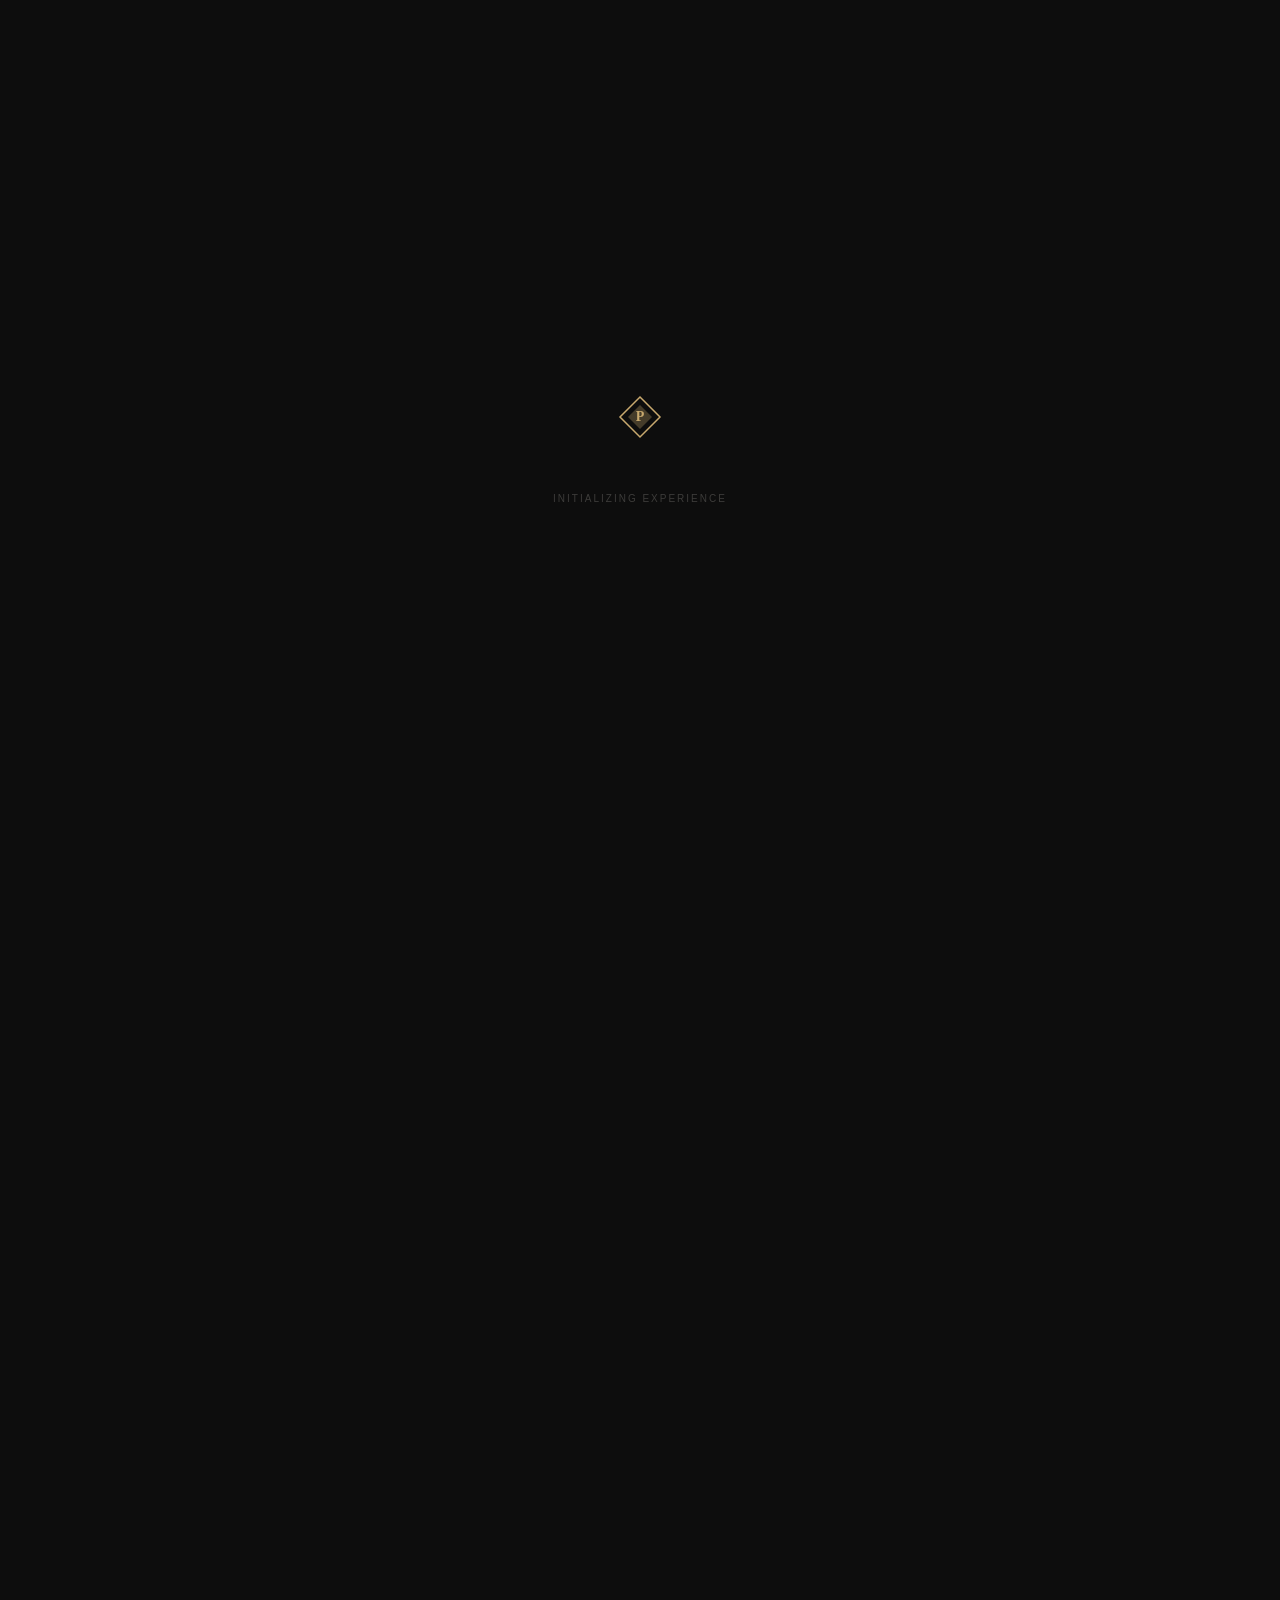
==== index.html @ 8a162aa4 "Add index.html" ====
<!DOCTYPE html>
<html lang="en">
<head>
  <meta charset="UTF-8">
  <meta name="viewport" content="width=device-width, initial-scale=1.0">
  <title>PixelPulse — We Design Startup Websites That Convert</title>
  <meta name="description" content="AI-accelerated web design agency for seed-to-Series A startups. 2-week sprints. Conversion-optimized. 40+ founders trust us.">
  <meta property="og:title" content="PixelPulse — We Design Startup Websites That Convert">
  <meta property="og:description" content="AI-accelerated web design agency for seed-to-Series A startups. 2-week sprints. Conversion-optimized.">
  <meta property="og:image" content="./assets/og-preview.jpg">
  <meta property="og:type" content="website">
  <meta property="og:url" content="https://pixelpulse.co">
  <meta property="og:site_name" content="PixelPulse">
  <meta name="twitter:card" content="summary_large_image">
  <meta name="twitter:title" content="PixelPulse — We Design Startup Websites That Convert">
  <meta name="twitter:description" content="AI-accelerated web design agency for startups.">

  <link rel="preload" as="image" href="./assets/hero-bg.png">
  <link rel="preload" as="image" href="./assets/agency-identity.png">

  <link href="https://fonts.googleapis.com/css2?family=Instrument+Serif:ital@0;1&family=DM+Sans:opsz,wght@9..40,300..700&display=swap" rel="stylesheet">
  <link href="https://api.fontshare.com/v2/css?f[]=satoshi@300,400,500,700,400i&display=swap" rel="stylesheet">
  <link rel="stylesheet" href="./css/tokens.css">
  <link rel="stylesheet" href="./css/base.css">
  <link rel="stylesheet" href="./css/components.css">
  <link rel="stylesheet" href="./css/pages/home.css">
  <script src="https://cdn.tailwindcss.com"></script>
  <script>
    tailwind.config = {
      theme: {
        extend: {
          fontFamily: {
            instrument: ['Instrument Serif', 'Georgia', 'serif'],
            dm: ['DM Sans', 'Helvetica Neue', 'sans-serif'],
            satoshi: ['Satoshi', 'Helvetica Neue', 'sans-serif'],
          }
        }
      }
    }
  </script>
</head>
<body>

  <a href="#main-content" class="skip-link">Skip to content</a>

  <!-- GRAIN OVERLAY -->
  <div class="grain-overlay" aria-hidden="true">
    <svg width="100%" height="100%"><filter id="grain"><feTurbulence type="fractalNoise" baseFrequency="0.9" numOctaves="4" stitchTiles="stitch"/><feColorMatrix type="saturate" values="0"/></filter><rect width="100%" height="100%" filter="url(#grain)"/></svg>
  </div>

  <!-- PRELOADER -->
  <div id="preloader" class="preloader">
    <svg width="48" height="48" viewBox="0 0 48 48" fill="none" aria-hidden="true">
      <path d="M24 4L44 24L24 44L4 24L24 4Z" stroke="var(--accent)" stroke-width="1.5" fill="none"/>
      <path d="M24 12L36 24L24 36L12 24L24 12Z" fill="var(--accent)" opacity="0.3"/>
      <text x="24" y="28" text-anchor="middle" fill="var(--accent)" font-family="Satoshi" font-size="14" font-weight="700">P</text>
    </svg>
    <div class="preloader-bar"></div>
    <span class="preloader-text">Initializing Experience</span>
  </div>

  <!-- ANNOUNCE BAR -->
  <div class="announce-bar" role="marquee" aria-label="Announcements">
    <div class="announce-track">
      <span class="announce-item"><svg viewBox="0 0 16 16" fill="currentColor" style="color:var(--accent)"><path d="M6 12l-4-4 1.4-1.4L6 9.2l6.6-6.6L14 4z"/></svg>FREE DISCOVERY CALL — NO COMMITMENT</span><span class="announce-dot"></span>
      <span class="announce-item"><svg viewBox="0 0 16 16" fill="currentColor"><circle cx="8" cy="8" r="6" fill="none" stroke="currentColor" stroke-width="1.5"/><path d="M8 5v3.5l2.5 1.5" stroke="currentColor" stroke-width="1.5" fill="none"/></svg>2-WEEK DESIGN SPRINT · LAUNCH-READY</span><span class="announce-dot"></span>
      <span class="announce-item"><svg viewBox="0 0 16 16" fill="currentColor"><path d="M8 1l2 5h5l-4 3.5 1.5 5L8 11.5 3.5 14.5 5 9.5 1 6h5z"/></svg>USED BY 40+ SEED & SERIES-A STARTUPS</span><span class="announce-dot"></span>
      <span class="announce-item"><svg viewBox="0 0 16 16" fill="currentColor"><path d="M8 2l1.5 4L8 8 6.5 6z M8 8l1.5 2L8 14 6.5 10z M2 8l4-1.5L8 8 6 9.5z M8 8l2-1.5L14 8l-4 1.5z"/></svg>AI-ACCELERATED · HUMAN-CRAFTED</span><span class="announce-dot"></span>
      <!-- Duplicate for seamless loop -->
      <span class="announce-item"><svg viewBox="0 0 16 16" fill="currentColor" style="color:var(--accent)"><path d="M6 12l-4-4 1.4-1.4L6 9.2l6.6-6.6L14 4z"/></svg>FREE DISCOVERY CALL — NO COMMITMENT</span><span class="announce-dot"></span>
      <span class="announce-item"><svg viewBox="0 0 16 16" fill="currentColor"><circle cx="8" cy="8" r="6" fill="none" stroke="currentColor" stroke-width="1.5"/><path d="M8 5v3.5l2.5 1.5" stroke="currentColor" stroke-width="1.5" fill="none"/></svg>2-WEEK DESIGN SPRINT · LAUNCH-READY</span><span class="announce-dot"></span>
      <span class="announce-item"><svg viewBox="0 0 16 16" fill="currentColor"><path d="M8 1l2 5h5l-4 3.5 1.5 5L8 11.5 3.5 14.5 5 9.5 1 6h5z"/></svg>USED BY 40+ SEED & SERIES-A STARTUPS</span><span class="announce-dot"></span>
      <span class="announce-item"><svg viewBox="0 0 16 16" fill="currentColor"><path d="M8 2l1.5 4L8 8 6.5 6z M8 8l1.5 2L8 14 6.5 10z M2 8l4-1.5L8 8 6 9.5z M8 8l2-1.5L14 8l-4 1.5z"/></svg>AI-ACCELERATED · HUMAN-CRAFTED</span><span class="announce-dot"></span>
    </div>
  </div>

  <!-- FLOATING NAVBAR -->
  <nav class="floating-nav" aria-label="Main navigation">
    <div class="nav-inner">
      <a href="index.html" class="nav-brand" aria-label="PixelPulse Home">
        <span class="nav-logo">
          <svg width="28" height="28" viewBox="0 0 48 48" fill="none"><path d="M24 4L44 24L24 44L4 24L24 4Z" stroke="var(--accent)" stroke-width="1.5" fill="none"/><text x="24" y="28" text-anchor="middle" fill="var(--accent)" font-family="Satoshi" font-size="14" font-weight="700">P</text></svg>
        </span>
        <span class="nav-wordmark">PixelPulse</span>
      </a>
      <div class="nav-links">
        <a href="services.html" class="nav-link">Services</a>
        <a href="work.html" class="nav-link">Work</a>
        <a href="process.html" class="nav-link">Process</a>
        <a href="pricing.html" class="nav-link">Pricing</a>
        <a href="about.html" class="nav-link">About</a>
        <a href="blog.html" class="nav-link">Blog</a>
      </div>
      <div class="nav-cta">
        <a href="contact.html" class="btn-pill btn-accent" style="padding:10px 24px;font-size:11px;">Book a Call</a>
      </div>
      <button class="nav-hamburger" aria-label="Toggle menu" aria-expanded="false">
        <span></span><span></span><span></span>
      </button>
    </div>
  </nav>

  <!-- MOBILE NAV OVERLAY -->
  <div id="mobile-nav-overlay" class="mobile-nav-overlay" aria-hidden="true">
    <a href="services.html" class="mobile-nav-link">Services</a>
    <a href="work.html" class="mobile-nav-link">Work</a>
    <a href="process.html" class="mobile-nav-link">Process</a>
    <a href="pricing.html" class="mobile-nav-link">Pricing</a>
    <a href="about.html" class="mobile-nav-link">About</a>
    <a href="blog.html" class="mobile-nav-link">Blog</a>
    <div class="mobile-nav-bottom">
      <a href="contact.html" class="btn-pill btn-accent">Book a Call</a>
      <div class="mobile-social-row">
        <a href="#" class="social-icon" aria-label="Instagram"><svg viewBox="0 0 24 24" fill="none" stroke="currentColor" stroke-width="2"><rect x="2" y="2" width="20" height="20" rx="5"/><circle cx="12" cy="12" r="5"/><circle cx="17.5" cy="6.5" r="1.5" fill="currentColor"/></svg></a>
        <a href="#" class="social-icon" aria-label="Twitter"><svg viewBox="0 0 24 24" fill="none" stroke="currentColor" stroke-width="2"><path d="M4 4l6.5 8L4 20h2l5.5-6.5L16 20h4l-7-8.5L19.5 4H18l-5 5.5L9 4z"/></svg></a>
        <a href="#" class="social-icon" aria-label="LinkedIn"><svg viewBox="0 0 24 24" fill="none" stroke="currentColor" stroke-width="2"><path d="M16 8a6 6 0 016 6v7h-4v-7a2 2 0 00-4 0v7h-4v-7a6 6 0 016-6z"/><rect x="2" y="9" width="4" height="12"/><circle cx="4" cy="4" r="2"/></svg></a>
        <a href="#" class="social-icon" aria-label="Dribbble"><svg viewBox="0 0 24 24" fill="none" stroke="currentColor" stroke-width="2"><circle cx="12" cy="12" r="10"/><path d="M8.56 2.75c4.37 6.03 6.02 9.42 8.03 17.72m2.54-15.38c-3.72 4.35-8.94 5.66-16.88 5.85m19.5 1.9c-3.5-.93-6.63-.82-8.94 0-2.58.92-5.01 2.86-7.44 6.32"/></svg></a>
      </div>
    </div>
  </div>

  <!-- MAIN CONTENT -->
  <div id="main-content" style="opacity:0;transition:opacity 600ms;">

    <!-- ═══ SECTION 1: HERO ═══ -->
    <section class="hero-outer" aria-label="Hero">
      <div class="hero-inner">
        <video class="hero-video" autoplay muted loop playsinline preload="auto" aria-hidden="true">
          <source src="./assets/flow-1.mp4" type="video/mp4">
        </video>
        <div class="hero-overlay" aria-hidden="true"></div>
        <div class="hero-content">
          <div class="hero-left">
            <div class="hero-pill-label">AI-Powered · 2-Week Sprints · 40+ Startups</div>
            <h1 class="hero-h1">
              <span class="hero-line">We design</span>
              <span class="hero-line">websites that</span>
              <span class="hero-line accent">close deals.</span>
            </h1>
            <p class="hero-subline">AI-accelerated design sprints for seed-to-Series A founders. From zero to launch in 14 days.</p>
            <div class="hero-ctas">
              <a href="work.html" class="btn-pill btn-accent">See Our Work</a>
              <a href="process.html" class="btn-pill btn-outline">How It Works</a>
            </div>
            <div class="hero-stats">
              <div class="hero-stat">
                <span class="hero-stat-value">40+ Startups</span>
                <span class="hero-stat-label">Launched</span>
              </div>
              <div class="hero-stat-divider"></div>
              <div class="hero-stat">
                <span class="hero-stat-value">14-Day Sprint</span>
                <span class="hero-stat-label">Average</span>
              </div>
              <div class="hero-stat-divider"></div>
              <div class="hero-stat">
                <span class="hero-stat-value">3× Conversion</span>
                <span class="hero-stat-label">Average Lift</span>
              </div>
            </div>
          </div>
          <div class="hero-bento">
            <div class="bento-card bento-top">
              <img src="./assets/hero-bg.png" alt="PixelPulse hero — AI-powered web design studio" width="700" height="280" loading="eager" fetchpriority="high" decoding="async">
            </div>
            <div class="bento-card bento-bl">
              <img src="./assets/feature-card.png" alt="Feature card — premium web design for startups" width="340" height="180" loading="eager" fetchpriority="high" decoding="async">
            </div>
            <div class="bento-card bento-br">
              <span class="stat-number" data-target="312" data-suffix="%">0%</span>
              <span class="stat-label">Avg. Signup Increase</span>
              <span class="stat-sub">across 40+ startup clients</span>
            </div>
          </div>
        </div>
      </div>
    </section>

    <!-- ═══ SECTION 2: MANIFESTO TICKER ═══ -->
    <div class="marquee-ticker" aria-hidden="true">
      <div class="marquee-track">
        <span class="marquee-item">WE DESIGN WHAT CONVERTS</span>
        <span class="marquee-item">·</span>
        <span class="marquee-item">AI-ACCELERATED SPRINTS</span>
        <span class="marquee-item">·</span>
        <span class="marquee-item">BUILT FOR FOUNDERS</span>
        <span class="marquee-item">·</span>
        <span class="marquee-item">LAUNCH IN 14 DAYS</span>
        <span class="marquee-item">·</span>
        <span class="marquee-item">ZERO BLOAT</span>
        <span class="marquee-item">·</span>
        <span class="marquee-item">YOUR INVESTORS WILL CLICK</span>
        <span class="marquee-item">·</span>
        <span class="marquee-item">WE DESIGN WHAT CONVERTS</span>
        <span class="marquee-item">·</span>
        <span class="marquee-item">AI-ACCELERATED SPRINTS</span>
        <span class="marquee-item">·</span>
        <span class="marquee-item">BUILT FOR FOUNDERS</span>
        <span class="marquee-item">·</span>
        <span class="marquee-item">LAUNCH IN 14 DAYS</span>
        <span class="marquee-item">·</span>
        <span class="marquee-item">ZERO BLOAT</span>
        <span class="marquee-item">·</span>
        <span class="marquee-item">YOUR INVESTORS WILL CLICK</span>
        <span class="marquee-item">·</span>
      </div>
    </div>

    <!-- ═══ SECTION 3: AGENCY INTRO ═══ -->
    <section id="agency-intro" class="section-pad" style="background:var(--bg);" aria-label="About the studio">
      <div class="container">
        <div class="agency-intro-grid">
          <div class="animate-text">
            <div class="premium-divider"></div>
            <p class="eyebrow">About the Studio</p>
            <h2 class="agency-intro-heading">
              We are a small, obsessive team that builds <span class="accent">websites startups are proud to show.</span>
            </h2>
            <p class="agency-intro-body">
              Not templates. Not drag-and-drop. Custom-designed, conversion-optimized, AI-accelerated websites that make investors lean in and users convert.
            </p>
            <div class="agency-intro-stats">
              <span>Since 2024</span>
              <span>·</span>
              <span>Jammu-based, globally shipped</span>
            </div>
          </div>
          <div class="agency-intro-visual">
            <img src="./assets/agency-identity.png" alt="PixelPulse agency identity — design studio" width="600" height="480" loading="lazy" decoding="async">
            <div class="gradient-overlay" aria-hidden="true"></div>
            <div class="available-badge">
              <span class="green-dot"></span>
              Taking new projects
            </div>
          </div>
        </div>
      </div>
    </section>

    <!-- ═══ SECTION 4: CLIENTS MARQUEE ═══ -->
    <section class="client-marquee" aria-label="Trusted by">
      <p class="client-label">Trusted by founders at</p>
      <div style="overflow:hidden;">
        <div class="client-row">
          <span class="client-name">NOVARA</span>
          <span class="client-name">STACKR</span>
          <span class="client-name">DRIFTLABS</span>
          <span class="client-name">LOOPBASE</span>
          <span class="client-name">ARCFORM</span>
          <span class="client-name">KINSIGHT</span>
          <span class="client-name">NOVARA</span>
          <span class="client-name">STACKR</span>
          <span class="client-name">DRIFTLABS</span>
          <span class="client-name">LOOPBASE</span>
          <span class="client-name">ARCFORM</span>
          <span class="client-name">KINSIGHT</span>
        </div>
      </div>
      <div style="overflow:hidden;margin-top:12px;">
        <div class="client-row reverse">
          <span class="client-name">VELARA</span>
          <span class="client-name">PULSEIO</span>
          <span class="client-name">FORGEAPP</span>
          <span class="client-name">NESTLABS</span>
          <span class="client-name">CRESTIFY</span>
          <span class="client-name">ZENVAULT</span>
          <span class="client-name">VELARA</span>
          <span class="client-name">PULSEIO</span>
          <span class="client-name">FORGEAPP</span>
          <span class="client-name">NESTLABS</span>
          <span class="client-name">CRESTIFY</span>
          <span class="client-name">ZENVAULT</span>
        </div>
      </div>
    </section>

    <!-- ═══ SECTION 5: SERVICES PREVIEW ═══ -->
    <section id="services" class="services-section section-pad" style="background:var(--surface);" aria-label="Services">
      <div class="container services-content">
        <div class="services-head">
          <div class="services-head-text">
            <p class="eyebrow">Our Services</p>
            <h2 class="services-heading">Three focused services.</h2>
            <p class="services-subline">No bloat. No retainer traps. Pick your sprint and ship.</p>
          </div>
          <a href="services.html" class="view-all-link">View all →</a>
        </div>
        <div class="services-layout">
          <!-- Large Card -->
          <a href="services.html" class="service-card service-card-large card-hover" style="text-decoration:none;">
            <img src="./assets/services-ai-nodes.jpg" alt="" role="presentation" loading="lazy" decoding="async">
            <div class="card-gradient" aria-hidden="true"></div>
            <div class="card-content">
              <p class="eyebrow">03 — AI Design Systems</p>
              <h3 class="service-card-title">Design Systems That Scale</h3>
              <p class="service-card-desc">Component libraries, Figma tokens, and full style guides that grow with your product.</p>
              <span class="service-card-price">Learn more →</span>
            </div>
          </a>
          <!-- Small Cards -->
          <div class="services-right">
            <a href="services.html" class="service-card service-card-small card-hover" style="text-decoration:none;">
              <div>
                <p class="eyebrow">01 — Brand & Web Sprint</p>
                <h3 class="service-card-title">Zero to Launch in 14 Days</h3>
                <p class="service-card-desc">From first brief to live site. Full design sprint.</p>
              </div>
              <span class="service-card-price">Starting at ₹3,80,000 →</span>
            </a>
            <a href="services.html" class="service-card service-card-small card-hover" style="text-decoration:none;">
              <div>
                <p class="eyebrow">02 — Conversion Redesign</p>
                <h3 class="service-card-title">Redesign That Pays for Itself</h3>
                <p class="service-card-desc">We audit, redesign, and test. Avg 3× lift.</p>
              </div>
              <span class="service-card-price">Starting at ₹7,50,000 →</span>
            </a>
          </div>
        </div>
      </div>
    </section>

    <!-- ═══ SECTION 6: VIDEO DIVIDER ═══ -->
    <div class="video-divider" aria-hidden="true">
      <video autoplay muted loop playsinline preload="none">
        <source src="./assets/flow-2.mp4" type="video/mp4">
      </video>
    </div>

    <!-- ═══ SECTION 7: PROCESS TEASER ═══ -->
    <section id="process-teaser" class="process-teaser" aria-label="Our process">
      <img id="process-bg" class="process-teaser-bg" src="./assets/process-section.png" alt="" role="presentation" loading="lazy" decoding="async">
      <div class="process-teaser-gradient" aria-hidden="true"></div>
      <div class="process-teaser-content container">
        <p class="eyebrow">The Sprint Methodology</p>
        <h2 class="process-heading">From brief to live in 14 days — flat.</h2>
        <p class="process-subline">No sprints that drag. No endless revision loops. A proven 4-phase process that ships on time, every time.</p>
        <div class="process-steps">
          <div class="process-line" aria-hidden="true"></div>
          <div class="process-step">
            <div class="step-circle">01</div>
            <h3 class="step-title">Discovery</h3>
            <p class="step-desc">Brand audit, competitor research, wireframe brief</p>
          </div>
          <div class="process-step">
            <div class="step-circle">02</div>
            <h3 class="step-title">Wireframe Sprint</h3>
            <p class="step-desc">Full site architecture, component map, layout proof</p>
          </div>
          <div class="process-step">
            <div class="step-circle">03</div>
            <h3 class="step-title">AI-Assisted Build</h3>
            <p class="step-desc">Figma → Framer/Webflow/Next.js at AI speed</p>
          </div>
          <div class="process-step">
            <div class="step-circle">04</div>
            <h3 class="step-title">Launch & Iterate</h3>
            <p class="step-desc">QA, deploy, post-launch support & analytics</p>
          </div>
        </div>
        <a href="process.html" class="btn-pill btn-outline" style="margin-top:var(--space-10);">See the full process →</a>
      </div>
    </section>

    <!-- ═══ SECTION 8: CASE STUDY FEATURE ═══ -->
    <section id="case-study" class="section-pad" style="background:var(--bg);" aria-label="Featured case study">
      <div class="container">
        <div class="case-study-grid">
          <div class="case-text">
            <div class="premium-divider"></div>
            <p class="eyebrow">Featured Work</p>
            <p class="case-client">NOVARA · SAAS PLATFORM</p>
            <h2 class="case-stat">+312%</h2>
            <p class="case-stat-label">signup increase after redesign</p>
            <p class="case-body">
              Novara came to us with a 2.3% homepage conversion rate and a UI their team was embarrassed to demo. 14 days later — fully rebuilt, A/B tested, and live. 3 months post-launch: 9.5% conversion rate.
            </p>
            <div class="case-tags">
              <span class="case-tag">Brand Sprint</span>
              <span class="case-tag">Framer</span>
              <span class="case-tag">Analytics Setup</span>
            </div>
            <a href="work.html" class="btn-pill btn-accent" style="margin-top:var(--space-8);">View case study →</a>
          </div>
          <div class="case-visual">
            <video autoplay muted loop playsinline preload="none" aria-hidden="true">
              <source src="./assets/flow-3.mp4" type="video/mp4">
            </video>
            <img src="./assets/casestudy-mockup.png" alt="Novara startup office team with Analytics Hub dashboard mockup on laptop" width="640" height="380" loading="lazy" decoding="async">
          </div>
        </div>
      </div>
    </section>

    <!-- ═══ SECTION 9: TESTIMONIALS ═══ -->
    <section id="testimonials" class="testimonials-section section-pad" style="background:var(--surface);" aria-label="Testimonials">
      <div class="container testimonials-content">
        <div style="text-align:center;max-width:640px;margin:0 auto;">
          <p class="eyebrow">Client Love</p>
          <blockquote class="testimonial-pull-quote">"The best investment we made before our seed round."</blockquote>
          <p class="testimonial-attribution">— Rohan K., Founder @ Stackr</p>
        </div>
        <div class="testimonials-grid">
          <div class="testimonial-card">
            <div class="testimonial-stars">★★★★★</div>
            <p class="testimonial-quote">"In 13 days we went from embarrassing landing page to a site investors actually screenshot in meetings."</p>
            <div class="testimonial-divider"></div>
            <div class="testimonial-author">
              <div class="testimonial-avatar">AS</div>
              <div>
                <p class="testimonial-name">Aryan S.</p>
                <p class="testimonial-role">Founder @ Arcform</p>
              </div>
            </div>
          </div>
          <div class="testimonial-card">
            <div class="testimonial-stars">★★★★★</div>
            <p class="testimonial-quote">"They understood our product better than agencies we'd paid 10× more."</p>
            <div class="testimonial-divider"></div>
            <div class="testimonial-author">
              <div class="testimonial-avatar">PM</div>
              <div>
                <p class="testimonial-name">Priya M.</p>
                <p class="testimonial-role">CPO @ Loopbase</p>
              </div>
            </div>
          </div>
          <div class="testimonial-card">
            <div class="testimonial-stars">★★★★★</div>
            <p class="testimonial-quote">"Our conversion rate went from 2.3% to 9.5% in 90 days of going live."</p>
            <div class="testimonial-divider"></div>
            <div class="testimonial-author">
              <div class="testimonial-avatar">DR</div>
              <div>
                <p class="testimonial-name">Dev R.</p>
                <p class="testimonial-role">CEO @ Novara</p>
              </div>
            </div>
          </div>
        </div>
      </div>
    </section>

    <!-- ═══ SECTION 10: STATS BAND ═══ -->
    <section class="stats-band" aria-label="Statistics">
      <div class="container">
        <div class="stats-grid">
          <div>
            <div class="stat-item-value" data-target="40" data-suffix="+">0</div>
            <div class="stat-item-label">Startups Launched</div>
          </div>
          <div>
            <div class="stat-item-value" data-target="14" data-suffix=" Days">0</div>
            <div class="stat-item-label">Avg Sprint Time</div>
          </div>
          <div>
            <div class="stat-item-value" data-target="312" data-suffix="%">0</div>
            <div class="stat-item-label">Top Conversion Lift</div>
          </div>
          <div>
            <div class="stat-item-value" data-target="98" data-suffix="%">0</div>
            <div class="stat-item-label">Client Retention Rate</div>
          </div>
        </div>
      </div>
    </section>

    <!-- ═══ SECTION 11: PRICING PREVIEW ═══ -->
    <section id="pricing-preview" class="section-pad" style="background:var(--bg);" aria-label="Pricing">
      <div class="container">
        <div style="text-align:center;">
          <p class="eyebrow">Transparent Pricing</p>
          <h2 style="font-family:'Instrument Serif',Georgia,serif;font-size:var(--text-2xl);color:var(--text);">No surprises. No retainers.</h2>
        </div>
        <div class="pricing-grid">
          <!-- Starter -->
          <div class="pricing-card">
            <p class="pricing-tier">Starter</p>
            <h3 class="pricing-price">₹3,80,000</h3>
            <p class="pricing-desc">5-page site · 10-day delivery</p>
            <div class="pricing-divider"></div>
            <div class="pricing-features">
              <div class="pricing-feature"><svg viewBox="0 0 16 16" fill="currentColor"><path d="M6 12l-4-4 1.4-1.4L6 9.2l6.6-6.6L14 4z"/></svg>Brand identity</div>
              <div class="pricing-feature"><svg viewBox="0 0 16 16" fill="currentColor"><path d="M6 12l-4-4 1.4-1.4L6 9.2l6.6-6.6L14 4z"/></svg>Homepage</div>
              <div class="pricing-feature"><svg viewBox="0 0 16 16" fill="currentColor"><path d="M6 12l-4-4 1.4-1.4L6 9.2l6.6-6.6L14 4z"/></svg>4 inner pages</div>
              <div class="pricing-feature"><svg viewBox="0 0 16 16" fill="currentColor"><path d="M6 12l-4-4 1.4-1.4L6 9.2l6.6-6.6L14 4z"/></svg>CMS setup</div>
              <div class="pricing-feature"><svg viewBox="0 0 16 16" fill="currentColor"><path d="M6 12l-4-4 1.4-1.4L6 9.2l6.6-6.6L14 4z"/></svg>30-day support</div>
            </div>
            <a href="contact.html" class="btn-pill btn-outline btn-full">Get Started →</a>
          </div>
          <!-- Growth -->
          <div class="pricing-card featured">
            <span class="pricing-badge">Most Popular</span>
            <p class="pricing-tier">Growth</p>
            <h3 class="pricing-price">₹7,50,000</h3>
            <p class="pricing-desc">10-page site · design system · 14-day delivery</p>
            <div class="pricing-divider"></div>
            <div class="pricing-features">
              <div class="pricing-feature"><svg viewBox="0 0 16 16" fill="currentColor"><path d="M6 12l-4-4 1.4-1.4L6 9.2l6.6-6.6L14 4z"/></svg>Everything in Starter</div>
              <div class="pricing-feature"><svg viewBox="0 0 16 16" fill="currentColor"><path d="M6 12l-4-4 1.4-1.4L6 9.2l6.6-6.6L14 4z"/></svg>Design system</div>
              <div class="pricing-feature"><svg viewBox="0 0 16 16" fill="currentColor"><path d="M6 12l-4-4 1.4-1.4L6 9.2l6.6-6.6L14 4z"/></svg>3 revision rounds</div>
              <div class="pricing-feature"><svg viewBox="0 0 16 16" fill="currentColor"><path d="M6 12l-4-4 1.4-1.4L6 9.2l6.6-6.6L14 4z"/></svg>SEO optimization</div>
              <div class="pricing-feature"><svg viewBox="0 0 16 16" fill="currentColor"><path d="M6 12l-4-4 1.4-1.4L6 9.2l6.6-6.6L14 4z"/></svg>Analytics setup</div>
            </div>
            <a href="contact.html" class="btn-pill btn-accent btn-full">Start Sprint →</a>
          </div>
          <!-- Scale -->
          <div class="pricing-card">
            <p class="pricing-tier">Scale</p>
            <h3 class="pricing-price">Custom</h3>
            <p class="pricing-desc">Full product design · ongoing partnership</p>
            <div class="pricing-divider"></div>
            <div class="pricing-features">
              <div class="pricing-feature"><svg viewBox="0 0 16 16" fill="currentColor"><path d="M6 12l-4-4 1.4-1.4L6 9.2l6.6-6.6L14 4z"/></svg>Everything in Growth</div>
              <div class="pricing-feature"><svg viewBox="0 0 16 16" fill="currentColor"><path d="M6 12l-4-4 1.4-1.4L6 9.2l6.6-6.6L14 4z"/></svg>Motion design</div>
              <div class="pricing-feature"><svg viewBox="0 0 16 16" fill="currentColor"><path d="M6 12l-4-4 1.4-1.4L6 9.2l6.6-6.6L14 4z"/></svg>Advanced SEO</div>
              <div class="pricing-feature"><svg viewBox="0 0 16 16" fill="currentColor"><path d="M6 12l-4-4 1.4-1.4L6 9.2l6.6-6.6L14 4z"/></svg>Dedicated designer</div>
              <div class="pricing-feature"><svg viewBox="0 0 16 16" fill="currentColor"><path d="M6 12l-4-4 1.4-1.4L6 9.2l6.6-6.6L14 4z"/></svg>Priority support</div>
            </div>
            <a href="contact.html" class="btn-pill btn-outline btn-full">Book a Call →</a>
          </div>
        </div>
        <p style="text-align:center;margin-top:var(--space-8);"><a href="pricing.html" style="font-family:'Satoshi',sans-serif;font-size:13px;color:var(--accent);">Full pricing details →</a></p>
      </div>
    </section>

    <!-- ═══ SECTION 12: BLOG PREVIEW ═══ -->
    <section id="blog-preview" class="section-pad" style="background:var(--surface);" aria-label="Blog">
      <div class="container">
        <div class="blog-head">
          <h2 class="blog-heading">Studio Insights</h2>
          <a href="blog.html" class="view-all-link">Read all →</a>
        </div>
        <div class="blog-grid">
          <article class="blog-card card-hover">
            <div class="blog-card-image">
              <img src="./assets/feature-card.png" alt="Design article cover" width="400" height="200" loading="lazy" decoding="async">
            </div>
            <div class="blog-card-body">
              <span class="blog-category">Design</span>
              <h3 class="blog-card-title">Why your startup's website is losing you investors</h3>
              <p class="blog-card-meta">Mar 12, 2026 · 5 min read</p>
              <a href="blog-post.html" class="blog-card-link">Read →</a>
            </div>
          </article>
          <article class="blog-card card-hover">
            <div class="blog-card-image">
              <img src="./assets/social-proof.png" alt="AI article cover" width="400" height="200" loading="lazy" decoding="async">
            </div>
            <div class="blog-card-body">
              <span class="blog-category">AI</span>
              <h3 class="blog-card-title">How we use AI to cut design time by 60% without cutting quality</h3>
              <p class="blog-card-meta">Mar 5, 2026 · 4 min read</p>
              <a href="blog-post.html" class="blog-card-link">Read →</a>
            </div>
          </article>
          <article class="blog-card card-hover">
            <div class="blog-card-image">
              <img src="./assets/fullbleed-section.png" alt="Conversion article cover" width="400" height="200" loading="lazy" decoding="async">
            </div>
            <div class="blog-card-body">
              <span class="blog-category">Conversion</span>
              <h3 class="blog-card-title">The 7-second rule: what VCs see before they read anything</h3>
              <p class="blog-card-meta">Feb 28, 2026 · 6 min read</p>
              <a href="blog-post.html" class="blog-card-link">Read →</a>
            </div>
          </article>
        </div>
      </div>
    </section>

    <!-- ═══ SECTION 13: FINAL CTA ═══ -->
    <section id="final-cta" class="final-cta section-pad" style="background:var(--surface);" aria-label="Call to action">
      <div class="container">
        <div class="final-cta-content">
          <div class="premium-divider" style="margin-left:auto;margin-right:auto;"></div>
          <p class="eyebrow">Ready to Launch?</p>
          <h2 class="final-cta-heading">Your best website is <span class="accent">14 days away.</span></h2>
          <p class="final-cta-body">No long discovery phases. No bloated proposals. Book a free 30-minute call and we'll scope your project live.</p>
          <div class="final-cta-buttons">
            <a href="contact.html" class="btn-pill btn-accent btn-large">Book Free Call</a>
            <a href="work.html" class="btn-pill btn-outline btn-large">See Our Work</a>
          </div>
          <div class="trust-row">
            <span class="trust-item"><svg viewBox="0 0 16 16" fill="currentColor"><path d="M6 12l-4-4 1.4-1.4L6 9.2l6.6-6.6L14 4z"/></svg>No commitment</span>
            <span class="trust-item"><svg viewBox="0 0 16 16" fill="currentColor"><path d="M6 12l-4-4 1.4-1.4L6 9.2l6.6-6.6L14 4z"/></svg>Reply within 24h</span>
            <span class="trust-item"><svg viewBox="0 0 16 16" fill="currentColor"><path d="M6 12l-4-4 1.4-1.4L6 9.2l6.6-6.6L14 4z"/></svg>Free scope call</span>
          </div>
        </div>
      </div>
    </section>

    <!-- ═══ FOOTER ═══ -->
    <footer class="site-footer">
      <div class="container">
        <div class="footer-editorial">
          <p class="eyebrow">We Design What Converts — Est. 2024</p>
          <h2 class="footer-headline">BUILT FOR<br>FOUNDERS<br>WHO SHIP.</h2>
        </div>
        <div class="footer-nav-grid">
          <div class="footer-nav-col">
            <h4>Pages</h4>
            <a href="services.html">Services</a>
            <a href="work.html">Work</a>
            <a href="process.html">Process</a>
            <a href="pricing.html">Pricing</a>
            <a href="about.html">About</a>
            <a href="blog.html">Blog</a>
          </div>
          <div class="footer-nav-col">
            <h4>Services</h4>
            <a href="services.html">Brand Sprint</a>
            <a href="services.html">Redesign</a>
            <a href="services.html">Design Systems</a>
            <a href="services.html">Framer Sites</a>
            <a href="services.html">SEO</a>
          </div>
          <div class="footer-nav-col">
            <h4>Company</h4>
            <a href="about.html">About Us</a>
            <a href="#">Careers</a>
            <a href="#">Privacy</a>
            <a href="#">Terms</a>
            <a href="#">Sitemap</a>
          </div>
          <div class="footer-nav-col">
            <h4>Connect</h4>
            <a href="mailto:hello@pixelpulse.co">hello@pixelpulse.co</a>
            <div style="display:flex;gap:8px;margin-top:8px;">
              <a href="#" class="social-icon" aria-label="Instagram"><svg viewBox="0 0 24 24" fill="none" stroke="currentColor" stroke-width="2"><rect x="2" y="2" width="20" height="20" rx="5"/><circle cx="12" cy="12" r="5"/></svg></a>
              <a href="#" class="social-icon" aria-label="Twitter"><svg viewBox="0 0 24 24" fill="none" stroke="currentColor" stroke-width="2"><path d="M4 4l6.5 8L4 20h2l5.5-6.5L16 20h4l-7-8.5L19.5 4H18l-5 5.5L9 4z"/></svg></a>
              <a href="#" class="social-icon" aria-label="LinkedIn"><svg viewBox="0 0 24 24" fill="none" stroke="currentColor" stroke-width="2"><path d="M16 8a6 6 0 016 6v7h-4v-7a2 2 0 00-4 0v7h-4v-7a6 6 0 016-6z"/><rect x="2" y="9" width="4" height="12"/><circle cx="4" cy="4" r="2"/></svg></a>
              <a href="#" class="social-icon" aria-label="Dribbble"><svg viewBox="0 0 24 24" fill="none" stroke="currentColor" stroke-width="2"><circle cx="12" cy="12" r="10"/></svg></a>
            </div>
          </div>
        </div>
        <div class="footer-bottom">
          <svg class="footer-bottom-logo" width="20" height="20" viewBox="0 0 48 48" fill="none"><path d="M24 4L44 24L24 44L4 24L24 4Z" stroke="var(--text-faint)" stroke-width="1.5" fill="none"/></svg>
          <span>© 2026 PixelPulse · Jammu, India</span>
          <span>Made with AI · Shipped with care</span>
        </div>
      </div>
    </footer>

  </div><!-- /main-content -->

  <!-- Scripts -->
  <script src="https://cdnjs.cloudflare.com/ajax/libs/gsap/3.12.5/gsap.min.js"></script>
  <script src="https://cdnjs.cloudflare.com/ajax/libs/gsap/3.12.5/ScrollTrigger.min.js"></script>
  <script src="./js/main.js" defer></script>
  <script src="./js/gsap-init.js" defer></script>
  <script src="./js/counter.js" defer></script>
</body>
</html>
---- css/tokens.css ----
/* ━━━━━━━━━━━━━━━━━━━━━━━━━━━━━━━━━━━━━
   TOKENS.CSS — Design System Variables
   ━━━━━━━━━━━━━━━━━━━━━━━━━━━━━━━━━━━━━ */

:root {
  /* Colors */
  --bg:              #0d0d0d;
  --surface:         #141414;
  --surface-2:       #1a1a1a;
  --surface-3:       #222222;
  --border:          rgba(255,255,255,0.07);
  --border-strong:   rgba(255,255,255,0.14);
  --text:            #e8e6e0;
  --text-muted:      #7a7876;
  --text-faint:      #3d3c3a;
  --accent:          #c8a96e;
  --accent-hover:    #b89455;
  --accent-dim:      rgba(200,169,110,0.12);
  --accent-glow:     rgba(200,169,110,0.08);
  --error:           #ef4444;

  /* Easing */
  --ease-spring:     cubic-bezier(0.16, 1, 0.3, 1);
  --ease-out:        cubic-bezier(0.0, 0.0, 0.2, 1);

  /* Typography Scale */
  --text-xs:   clamp(0.75rem,  0.7rem  + 0.25vw, 0.875rem);
  --text-sm:   clamp(0.875rem, 0.8rem  + 0.35vw, 1rem);
  --text-base: clamp(1rem,     0.95rem + 0.25vw, 1.125rem);
  --text-lg:   clamp(1.125rem, 1rem    + 0.75vw, 1.5rem);
  --text-xl:   clamp(1.5rem,   1.2rem  + 1.25vw, 2.25rem);
  --text-2xl:  clamp(2rem,     1.2rem  + 2.5vw,  3.5rem);
  --text-3xl:  clamp(2.5rem,   1rem    + 4vw,    5rem);
  --text-hero: clamp(3rem,     0.5rem  + 7vw,    8rem);

  /* Spacing */
  --space-1:  4px;
  --space-2:  8px;
  --space-3:  12px;
  --space-4:  16px;
  --space-5:  20px;
  --space-6:  24px;
  --space-7:  32px;
  --space-8:  40px;
  --space-9:  48px;
  --space-10: 56px;
  --space-12: 72px;

  /* Radius */
  --radius-sm:   6px;
  --radius-md:   10px;
  --radius-lg:   16px;
  --radius-xl:   20px;
  --radius-full: 9999px;
}
---- css/base.css ----
/* ━━━━━━━━━━━━━━━━━━━━━━━━━━━━━━━━━━━━━
   BASE.CSS — Reset + Base Styles
   ━━━━━━━━━━━━━━━━━━━━━━━━━━━━━━━━━━━━━ */

*, *::before, *::after {
  margin: 0;
  padding: 0;
  box-sizing: border-box;
}

html {
  scroll-behavior: smooth;
  -webkit-font-smoothing: antialiased;
  -moz-osx-font-smoothing: grayscale;
  text-rendering: optimizeLegibility;
}

body {
  font-family: 'Satoshi', 'Helvetica Neue', sans-serif;
  font-size: var(--text-base);
  color: var(--text);
  background: var(--bg);
  line-height: 1.6;
  overflow-x: hidden;
}

img, video {
  max-width: 100%;
  display: block;
}

a {
  color: inherit;
  text-decoration: none;
}

button {
  font-family: inherit;
  cursor: pointer;
  border: none;
  background: none;
}

input, select, textarea {
  font-family: inherit;
  font-size: inherit;
}

ul, ol {
  list-style: none;
}

h1, h2, h3, h4, h5, h6 {
  font-weight: normal;
  line-height: 1.1;
}

/* Skip Link */
.skip-link {
  position: absolute;
  top: -100%;
  left: 16px;
  z-index: 10000;
  background: var(--accent);
  color: var(--bg);
  padding: 8px 16px;
  border-radius: var(--radius-md);
  font-family: 'Satoshi', sans-serif;
  font-size: 14px;
  font-weight: 500;
  transition: top 200ms var(--ease-spring);
}

.skip-link:focus {
  top: 16px;
}

/* Section Padding */
.section-pad {
  padding: clamp(80px, 10vw, 160px) 0;
}

/* Container */
.container {
  width: 100%;
  max-width: 1200px;
  margin: 0 auto;
  padding: 0 clamp(20px, 4vw, 80px);
}

/* Premium Divider */
.premium-divider {
  width: 48px;
  height: 1.5px;
  background: linear-gradient(90deg, var(--accent) 0%, transparent 100%);
  margin-bottom: var(--space-6);
}

/* Eyebrow */
.eyebrow {
  font-family: 'Satoshi', 'Helvetica Neue', sans-serif;
  font-weight: 500;
  font-size: 10px;
  text-transform: uppercase;
  letter-spacing: 0.2em;
  color: var(--accent);
  margin-bottom: var(--space-4);
}

/* Grain Overlay */
.grain-overlay {
  position: fixed;
  inset: 0;
  opacity: 0.035;
  pointer-events: none;
  z-index: 3;
}

/* Selection */
::selection {
  background: var(--accent);
  color: var(--bg);
}

/* Scrollbar */
::-webkit-scrollbar {
  width: 6px;
}
::-webkit-scrollbar-track {
  background: var(--bg);
}
::-webkit-scrollbar-thumb {
  background: var(--surface-3);
  border-radius: 3px;
}
::-webkit-scrollbar-thumb:hover {
  background: var(--text-faint);
}
---- css/components.css ----
/* ━━━━━━━━━━━━━━━━━━━━━━━━━━━━━━━━━━━━━
   COMPONENTS.CSS — Shared Components
   ━━━━━━━━━━━━━━━━━━━━━━━━━━━━━━━━━━━━━ */

/* ── BUTTONS ── */
.btn-pill {
  display: inline-flex;
  align-items: center;
  justify-content: center;
  gap: 8px;
  border-radius: 9999px;
  font-family: 'Satoshi', sans-serif;
  font-weight: 500;
  font-size: 13px;
  letter-spacing: 0.08em;
  text-transform: uppercase;
  padding: 14px 32px;
  transition: all 220ms var(--ease-spring);
  white-space: nowrap;
}
.btn-pill:hover {
  transform: translateY(-2px);
}
.btn-pill.btn-accent {
  background: var(--accent);
  color: var(--bg);
}
.btn-pill.btn-accent:hover {
  background: var(--accent-hover);
  box-shadow: 0 8px 32px rgba(200,169,110,0.25);
}
.btn-pill.btn-outline {
  background: transparent;
  border: 1px solid var(--border-strong);
  color: var(--text);
}
.btn-pill.btn-outline:hover {
  border-color: var(--accent);
  color: var(--accent);
}
.btn-pill.btn-large {
  padding: 18px 40px;
  font-size: 14px;
}
.btn-pill.btn-full {
  width: 100%;
}

/* ── ANNOUNCE BAR ── */
.announce-bar {
  height: 36px;
  overflow: hidden;
  background: var(--surface);
  border-bottom: 1px solid var(--border);
  display: flex;
  align-items: center;
}
.announce-track {
  display: flex;
  animation: marquee-announce 30s linear infinite;
  white-space: nowrap;
}
.announce-bar:hover .announce-track {
  animation-play-state: paused;
}
.announce-item {
  display: inline-flex;
  align-items: center;
  gap: 8px;
  padding: 0 24px;
  font-family: 'Satoshi', sans-serif;
  font-size: 11px;
  color: var(--text-muted);
  text-transform: uppercase;
  letter-spacing: 0.08em;
}
.announce-item svg {
  width: 14px;
  height: 14px;
  flex-shrink: 0;
}
.announce-dot {
  width: 3px;
  height: 3px;
  border-radius: 50%;
  background: var(--text-faint);
  opacity: 0.4;
  flex-shrink: 0;
}
@keyframes marquee-announce {
  0% { transform: translateX(0); }
  100% { transform: translateX(-50%); }
}

/* ── FLOATING NAVBAR ── */
.floating-nav {
  position: fixed;
  top: 20px;
  left: 50%;
  transform: translateX(-50%) translateY(-60px);
  width: calc(100% - 40px);
  max-width: 960px;
  border-radius: 9999px;
  z-index: 50;
  opacity: 0;
  pointer-events: none;
  transition: all 400ms var(--ease-spring);
  background: rgba(13,13,13,0.75);
  backdrop-filter: blur(24px) saturate(1.8);
  -webkit-backdrop-filter: blur(24px) saturate(1.8);
  border: 1px solid rgba(255,255,255,0.08);
  box-shadow: 0 8px 40px rgba(0,0,0,0.5);
}
.floating-nav.visible {
  opacity: 1;
  pointer-events: auto;
  transform: translateX(-50%) translateY(0);
}
.floating-nav.scrolled-light {
  background: rgba(255,255,255,0.92);
  border: 1px solid rgba(0,0,0,0.07);
  box-shadow: 0 4px 24px rgba(0,0,0,0.08);
}
.floating-nav.scrolled-light .nav-logo,
.floating-nav.scrolled-light .nav-link,
.floating-nav.scrolled-light .nav-wordmark {
  color: #0d0d0d;
}
.nav-inner {
  display: flex;
  align-items: center;
  justify-content: space-between;
  height: 52px;
  padding: 0 20px;
}
@media (min-width: 768px) {
  .nav-inner { padding: 0 32px; }
}
.nav-brand {
  display: flex;
  align-items: center;
  gap: 10px;
  text-decoration: none;
}
.nav-logo svg {
  width: 28px;
  height: 28px;
}
.nav-wordmark {
  font-family: 'Satoshi', sans-serif;
  font-weight: 700;
  font-size: 15px;
  color: var(--text);
  letter-spacing: -0.02em;
}
.nav-links {
  display: none;
  align-items: center;
  gap: 28px;
}
@media (min-width: 1024px) {
  .nav-links { display: flex; }
}
.nav-link {
  font-family: 'Satoshi', sans-serif;
  font-weight: 500;
  font-size: 12px;
  letter-spacing: 0.12em;
  text-transform: uppercase;
  color: var(--text-muted);
  position: relative;
  transition: color 200ms;
}
.nav-link::after {
  content: '';
  position: absolute;
  bottom: -4px;
  left: 0;
  width: 100%;
  height: 1.5px;
  background: var(--accent);
  transform: scaleX(0);
  transform-origin: left;
  transition: transform 300ms var(--ease-spring);
}
.nav-link:hover {
  color: var(--text);
}
.nav-link:hover::after {
  transform: scaleX(1);
}
.nav-link.active {
  color: var(--accent);
}
.nav-link.active::after {
  transform: scaleX(1);
}
.nav-cta {
  display: none;
}
@media (min-width: 768px) {
  .nav-cta { display: block; }
}
.nav-hamburger {
  display: flex;
  flex-direction: column;
  gap: 5px;
  padding: 8px;
  cursor: pointer;
  z-index: 100;
}
@media (min-width: 1024px) {
  .nav-hamburger { display: none; }
}
.nav-hamburger span {
  display: block;
  width: 22px;
  height: 1.5px;
  background: var(--text);
  transition: all 300ms var(--ease-spring);
  transform-origin: center;
}
.nav-hamburger.open span:nth-child(1) {
  transform: translateY(6.5px) rotate(45deg);
}
.nav-hamburger.open span:nth-child(2) {
  opacity: 0;
}
.nav-hamburger.open span:nth-child(3) {
  transform: translateY(-6.5px) rotate(-45deg);
}

/* ── MOBILE NAV OVERLAY ── */
.mobile-nav-overlay {
  position: fixed;
  inset: 0;
  z-index: 90;
  background: var(--bg);
  transform: translateX(100%);
  transition: transform 480ms var(--ease-spring);
  display: flex;
  flex-direction: column;
  justify-content: center;
  align-items: center;
  gap: 24px;
  padding: 80px 40px;
}
.mobile-nav-overlay.open {
  transform: translateX(0);
}
.mobile-nav-link {
  font-family: 'Instrument Serif', Georgia, serif;
  font-style: italic;
  font-size: 48px;
  color: var(--text);
  opacity: 0;
  transform: translateY(20px);
  transition: all 400ms var(--ease-spring);
}
.mobile-nav-overlay.open .mobile-nav-link {
  opacity: 1;
  transform: translateY(0);
}
.mobile-nav-overlay.open .mobile-nav-link:nth-child(2) { transition-delay: 60ms; }
.mobile-nav-overlay.open .mobile-nav-link:nth-child(3) { transition-delay: 120ms; }
.mobile-nav-overlay.open .mobile-nav-link:nth-child(4) { transition-delay: 180ms; }
.mobile-nav-overlay.open .mobile-nav-link:nth-child(5) { transition-delay: 240ms; }
.mobile-nav-overlay.open .mobile-nav-link:nth-child(6) { transition-delay: 300ms; }
.mobile-nav-bottom {
  margin-top: 40px;
  display: flex;
  flex-direction: column;
  align-items: center;
  gap: 24px;
  opacity: 0;
  transition: opacity 400ms 360ms var(--ease-spring);
}
.mobile-nav-overlay.open .mobile-nav-bottom {
  opacity: 1;
}
.mobile-social-row {
  display: flex;
  gap: 12px;
}

/* ── SOCIAL ICON ── */
.social-icon {
  width: 32px;
  height: 32px;
  border-radius: 50%;
  border: 1px solid var(--border);
  display: flex;
  align-items: center;
  justify-content: center;
  transition: all 200ms var(--ease-spring);
}
.social-icon:hover {
  border-color: var(--accent);
}
.social-icon:hover svg {
  color: var(--accent);
}
.social-icon svg {
  width: 14px;
  height: 14px;
  color: var(--text-muted);
  transition: color 200ms;
}
.social-icon.lg {
  width: 40px;
  height: 40px;
}
.social-icon.lg svg {
  width: 16px;
  height: 16px;
}

/* ── FOOTER ── */
.site-footer {
  background: var(--surface);
  border-top: 1px solid var(--border);
}
.footer-editorial {
  padding-top: clamp(64px, 8vw, 120px);
}
.footer-headline {
  font-family: 'Instrument Serif', Georgia, serif;
  font-size: clamp(48px, 8vw, 120px);
  line-height: 0.9;
  color: var(--text);
}
.footer-nav-grid {
  display: grid;
  grid-template-columns: repeat(4, 1fr);
  gap: 32px;
  padding-top: clamp(48px, 6vw, 80px);
  margin-bottom: 56px;
}
@media (max-width: 768px) {
  .footer-nav-grid {
    grid-template-columns: repeat(2, 1fr);
  }
}
.footer-nav-col h4 {
  font-family: 'Satoshi', sans-serif;
  font-weight: 700;
  font-size: 11px;
  text-transform: uppercase;
  letter-spacing: 0.12em;
  color: var(--text-muted);
  margin-bottom: 16px;
}
.footer-nav-col a {
  display: block;
  font-family: 'Satoshi', sans-serif;
  font-size: 14px;
  color: var(--text-muted);
  padding: 4px 0;
  transition: color 200ms;
}
.footer-nav-col a:hover {
  color: var(--text);
}
.footer-bottom {
  border-top: 1px solid rgba(61,60,58,0.1);
  padding: 24px 0;
  display: flex;
  align-items: center;
  justify-content: space-between;
  flex-wrap: wrap;
  gap: 12px;
}
.footer-bottom-logo {
  opacity: 0.2;
}
.footer-bottom span {
  font-family: 'Satoshi', sans-serif;
  font-size: 12px;
  color: var(--text-faint);
}

/* ── PRELOADER ── */
.preloader {
  position: fixed;
  inset: 0;
  z-index: 9999;
  background: var(--bg);
  display: flex;
  flex-direction: column;
  align-items: center;
  justify-content: center;
  gap: 24px;
  transition: opacity 600ms var(--ease-out);
}
.preloader.fade-out {
  opacity: 0;
}
.preloader-bar {
  width: 0;
  height: 1.5px;
  background: var(--accent);
  transition: width 900ms var(--ease-out);
}
.preloader-bar.loading {
  width: 240px;
}
.preloader-text {
  font-family: 'Satoshi', sans-serif;
  font-size: 10px;
  color: var(--text-faint);
  text-transform: uppercase;
  letter-spacing: 0.2em;
}

/* ── MARQUEE TICKER ── */
.marquee-ticker {
  height: 52px;
  background: var(--accent);
  overflow: hidden;
  display: flex;
  align-items: center;
}
.marquee-track {
  display: flex;
  animation: marquee-scroll 26s linear infinite;
  white-space: nowrap;
}
.marquee-ticker:hover .marquee-track {
  animation-play-state: paused;
}
.marquee-item {
  font-family: 'DM Sans', sans-serif;
  font-weight: 700;
  font-size: 11px;
  color: var(--bg);
  text-transform: uppercase;
  letter-spacing: 0.16em;
  padding: 0 16px;
}
@keyframes marquee-scroll {
  0% { transform: translateX(0); }
  100% { transform: translateX(-50%); }
}

/* ── CLIENT MARQUEE ── */
.client-marquee {
  background: var(--surface);
  padding: 48px 0;
  border-top: 1px solid var(--border);
  border-bottom: 1px solid var(--border);
  overflow: hidden;
}
.client-label {
  text-align: center;
  margin-bottom: 24px;
  font-family: 'Satoshi', sans-serif;
  font-size: 10px;
  color: var(--text-faint);
  text-transform: uppercase;
  letter-spacing: 0.2em;
}
.client-row {
  display: flex;
  animation: marquee-scroll 32s linear infinite;
  white-space: nowrap;
}
.client-row.reverse {
  animation: marquee-reverse 40s linear infinite;
}
.client-name {
  font-family: 'DM Sans', sans-serif;
  font-weight: 500;
  font-size: 13px;
  color: var(--text-muted);
  text-transform: uppercase;
  letter-spacing: 0.12em;
  padding: 0 20px;
  display: inline-flex;
  align-items: center;
  gap: 20px;
}
.client-name::after {
  content: '';
  width: 4px;
  height: 4px;
  border-radius: 50%;
  background: var(--accent);
}
@keyframes marquee-reverse {
  0% { transform: translateX(-50%); }
  100% { transform: translateX(0); }
}

/* ── CARD HOVER ── */
.card-hover {
  transition: transform 220ms var(--ease-spring), box-shadow 220ms var(--ease-spring);
}
.card-hover:hover {
  transform: translateY(-6px);
  box-shadow: 0 16px 48px rgba(0,0,0,0.3);
}

/* ── FAQ ACCORDION ── */
.faq-item {
  border-bottom: 1px solid var(--border);
}
.faq-item summary {
  display: flex;
  align-items: center;
  justify-content: space-between;
  padding: 24px 0;
  cursor: pointer;
  font-family: 'Satoshi', sans-serif;
  font-weight: 500;
  font-size: 16px;
  color: var(--text);
  list-style: none;
}
.faq-item summary::-webkit-details-marker {
  display: none;
}
.faq-chevron {
  width: 20px;
  height: 20px;
  transition: transform 350ms var(--ease-spring);
  color: var(--text-muted);
  flex-shrink: 0;
}
.faq-item[open] .faq-chevron {
  transform: rotate(180deg);
}
.faq-body {
  max-height: 0;
  overflow: hidden;
  transition: max-height 350ms var(--ease-spring), padding 350ms var(--ease-spring);
}
.faq-item[open] .faq-body {
  max-height: 400px;
  padding-bottom: 24px;
}
.faq-body p {
  font-family: 'Satoshi', sans-serif;
  font-size: 15px;
  color: var(--text-muted);
  line-height: 1.7;
}

/* ── CUSTOM CURSOR ── */
.cursor-dot {
  width: 8px;
  height: 8px;
  background: var(--accent);
  border-radius: 50%;
  position: fixed;
  pointer-events: none;
  z-index: 9999;
  transition: transform 150ms, opacity 150ms;
}
.cursor-ring {
  width: 32px;
  height: 32px;
  border: 1.5px solid rgba(200,169,110,0.5);
  border-radius: 50%;
  position: fixed;
  pointer-events: none;
  z-index: 9998;
  transition: transform 200ms var(--ease-spring), border-color 200ms;
}
.cursor-hover .cursor-dot {
  transform: scale(0);
  opacity: 0;
}
.cursor-hover .cursor-ring {
  transform: scale(1.8);
  border-color: var(--accent);
}

@media (hover: none) {
  .cursor-dot, .cursor-ring { display: none; }
}
---- css/pages/home.css ----
/* ━━━━━━━━━━━━━━━━━━━━━━━━━━━━━━━━━━━━━
   HOME.CSS — Index Page Styles
   ━━━━━━━━━━━━━━━━━━━━━━━━━━━━━━━━━━━━━ */

/* Hero */
.hero-outer { height: 500vh; }
.hero-inner {
  position: sticky;
  top: 0;
  height: 100dvh;
  overflow: hidden;
  background: var(--bg);
}
.hero-video {
  position: absolute;
  inset: 0;
  width: 100%;
  height: 100%;
  object-fit: cover;
  z-index: 0;
  opacity: 0.38;
}
.hero-overlay {
  position: absolute;
  inset: 0;
  z-index: 1;
  background: linear-gradient(135deg, rgba(13,13,13,0.92) 45%, rgba(13,13,13,0.6) 100%);
}
.hero-content {
  position: absolute;
  inset: 0;
  z-index: 2;
  display: flex;
  align-items: center;
  padding: 0 clamp(24px, 5vw, 80px);
  padding-top: 140px;
}
.hero-left { width: 55%; }
.hero-pill-label {
  display: inline-flex;
  align-items: center;
  background: var(--surface-2);
  border: 1px solid var(--border);
  border-radius: var(--radius-full);
  padding: 8px 18px;
  font-family: 'Satoshi', sans-serif;
  font-weight: 500;
  font-size: 11px;
  color: var(--text-muted);
  text-transform: uppercase;
  letter-spacing: 0.08em;
  margin-bottom: var(--space-7);
}
.hero-h1 {
  font-family: 'Instrument Serif', Georgia, serif;
  font-size: var(--text-hero);
  line-height: 0.9;
  color: var(--text);
}
.hero-h1 .accent {
  color: var(--accent);
  font-style: italic;
}
.hero-line {
  display: block;
  overflow: hidden;
}
.hero-subline {
  font-family: 'DM Sans', sans-serif;
  font-size: 18px;
  color: var(--text-muted);
  line-height: 1.6;
  max-width: 52ch;
  margin-top: var(--space-6);
}
.hero-ctas {
  display: flex;
  gap: 16px;
  margin-top: var(--space-8);
  flex-wrap: wrap;
}
.hero-stats {
  display: flex;
  gap: 24px;
  margin-top: var(--space-6);
  align-items: center;
}
.hero-stat {
  display: flex;
  flex-direction: column;
}
.hero-stat-value {
  font-family: 'Satoshi', sans-serif;
  font-weight: 700;
  font-size: 15px;
  color: var(--text);
}
.hero-stat-label {
  font-family: 'Satoshi', sans-serif;
  font-size: 11px;
  color: var(--text-muted);
}
.hero-stat-divider {
  width: 1px;
  height: 32px;
  background: var(--border);
}
.hero-bento {
  width: 42%;
  display: grid;
  grid-template-columns: 1fr 1fr;
  grid-template-rows: 280px 180px;
  gap: 8px;
  border-radius: var(--radius-xl);
  overflow: hidden;
  margin-left: auto;
}
.bento-card {
  overflow: hidden;
  border-radius: var(--radius-lg);
}
.bento-card img {
  width: 100%;
  height: 100%;
  object-fit: cover;
}
.bento-top {
  grid-column: 1 / -1;
  background: var(--surface-2);
}
.bento-top img { object-position: right center; }
.bento-bl { background: var(--surface-2); }
.bento-bl img { object-position: center; }
.bento-br {
  background: var(--surface-2);
  border: 1px solid var(--border);
  display: flex;
  flex-direction: column;
  align-items: center;
  justify-content: center;
  gap: 8px;
}
.bento-br .stat-number {
  font-family: 'Instrument Serif', Georgia, serif;
  font-size: var(--text-2xl);
  color: var(--accent);
}
.bento-br .stat-label {
  font-family: 'Satoshi', sans-serif;
  font-size: 12px;
  color: var(--text-muted);
  text-transform: uppercase;
  letter-spacing: 0.08em;
}
.bento-br .stat-sub {
  font-family: 'Satoshi', sans-serif;
  font-size: 10px;
  color: var(--text-faint);
}

@media (max-width: 768px) {
  .hero-content { flex-direction: column; padding-top: 100px; }
  .hero-left { width: 100%; }
  .hero-bento { display: none; }
}

/* Agency Intro */
.agency-intro-grid {
  display: grid;
  grid-template-columns: 1fr 1fr;
  gap: clamp(32px, 5vw, 80px);
  align-items: center;
}
@media (max-width: 768px) {
  .agency-intro-grid { grid-template-columns: 1fr; }
}
.agency-intro-heading {
  font-family: 'Instrument Serif', Georgia, serif;
  font-size: var(--text-2xl);
  color: var(--text);
  line-height: 1;
}
.agency-intro-heading .accent {
  color: var(--accent);
  font-style: italic;
}
.agency-intro-body {
  font-family: 'Satoshi', sans-serif;
  font-size: 16px;
  color: var(--text-muted);
  line-height: 1.7;
  max-width: 48ch;
  margin-top: var(--space-6);
}
.agency-intro-stats {
  display: flex;
  gap: 32px;
  margin-top: var(--space-8);
  font-family: 'Satoshi', sans-serif;
  font-size: 14px;
  color: var(--text-muted);
}
.agency-intro-visual {
  position: relative;
  overflow: hidden;
  border-radius: var(--radius-xl);
  height: 480px;
}
.agency-intro-visual img {
  width: 100%;
  height: 100%;
  object-fit: cover;
  object-position: center;
}
.agency-intro-visual .gradient-overlay {
  position: absolute;
  bottom: 0;
  left: 0;
  right: 0;
  height: 50%;
  background: linear-gradient(to top, var(--bg) 0%, transparent 100%);
}
.available-badge {
  position: absolute;
  bottom: 24px;
  left: 24px;
  background: var(--surface-2);
  border: 1px solid var(--border);
  border-radius: var(--radius-full);
  padding: 8px 16px;
  display: flex;
  align-items: center;
  gap: 8px;
  font-family: 'Satoshi', sans-serif;
  font-size: 12px;
  color: var(--text);
}
.green-dot {
  width: 8px;
  height: 8px;
  border-radius: 50%;
  background: #4ade80;
  animation: pulse-green 2s ease infinite;
}
@keyframes pulse-green {
  0%, 100% { opacity: 1; }
  50% { opacity: 0.5; }
}

/* Services Preview */
.services-section { position: relative; overflow: hidden; }
.services-section::before {
  content: '';
  position: absolute;
  inset: 0;
  z-index: 0;
  background-image: url('../assets/services-texture.jpg');
  background-size: cover;
  background-position: center;
  opacity: 0.1;
  pointer-events: none;
}
.services-content { position: relative; z-index: 1; }
.services-head {
  display: flex;
  justify-content: space-between;
  align-items: flex-end;
  flex-wrap: wrap;
  gap: 16px;
}
.services-head-text { max-width: 680px; }
.services-heading {
  font-family: 'Instrument Serif', Georgia, serif;
  font-size: var(--text-3xl);
  color: var(--text);
}
.services-subline {
  font-family: 'Satoshi', sans-serif;
  font-size: 17px;
  color: var(--text-muted);
  max-width: 44ch;
  margin-top: var(--space-4);
}
.view-all-link {
  font-family: 'Satoshi', sans-serif;
  font-size: 13px;
  color: var(--accent);
  transition: opacity 200ms;
}
.view-all-link:hover { opacity: 0.7; }
.services-layout {
  display: grid;
  grid-template-columns: 60% 38%;
  gap: 16px;
  margin-top: var(--space-12);
}
@media (max-width: 768px) {
  .services-layout { grid-template-columns: 1fr; }
}
.services-right {
  display: flex;
  flex-direction: column;
  gap: 16px;
}
.service-card-large {
  height: 480px;
  position: relative;
  overflow: hidden;
  border-radius: var(--radius-xl);
  border: 1px solid var(--border);
}
.service-card-large img {
  position: absolute;
  inset: 0;
  width: 100%;
  height: 100%;
  object-fit: cover;
  object-position: center;
}
.service-card-large .card-gradient {
  position: absolute;
  inset: 0;
  background: linear-gradient(to top, rgba(13,13,13,0.96) 50%, rgba(13,13,13,0.3) 100%);
}
.service-card-large .card-content {
  position: absolute;
  bottom: 0;
  left: 0;
  padding: 32px;
}
.service-card-small {
  height: 232px;
  background: var(--surface-2);
  border: 1px solid var(--border);
  border-radius: var(--radius-lg);
  padding: 28px;
  display: flex;
  flex-direction: column;
  justify-content: space-between;
}
.service-card-title {
  font-family: 'Instrument Serif', Georgia, serif;
  font-size: var(--text-xl);
  color: var(--text);
  margin-top: 8px;
}
.service-card-desc {
  font-family: 'Satoshi', sans-serif;
  font-size: 13px;
  color: var(--text-muted);
  margin-top: 8px;
}
.service-card-price {
  font-family: 'Satoshi', sans-serif;
  font-size: 13px;
  color: var(--accent);
  margin-top: 8px;
}

/* Video Divider */
.video-divider {
  width: 100%;
  height: 180px;
  overflow: hidden;
}
.video-divider video {
  width: 100%;
  height: 100%;
  object-fit: cover;
  display: block;
}
@media (max-width: 768px) {
  .video-divider { height: 100px; }
}

/* Process Teaser */
.process-teaser {
  position: relative;
  overflow: hidden;
  height: 600px;
}
.process-teaser-bg {
  position: absolute;
  inset: 0;
  width: 100%;
  height: 120%;
  object-fit: cover;
  object-position: center right;
  filter: brightness(0.25) contrast(1.1) grayscale(0.3);
}
.process-teaser-gradient {
  position: absolute;
  inset: 0;
  background: linear-gradient(to right, rgba(13,13,13,0.97) 40%, rgba(13,13,13,0.5) 100%);
  z-index: 1;
}
.process-teaser-content {
  position: relative;
  z-index: 2;
  height: 100%;
  display: flex;
  flex-direction: column;
  justify-content: center;
  padding: 0 clamp(24px, 5vw, 80px);
}
.process-heading {
  font-family: 'Instrument Serif', Georgia, serif;
  font-size: var(--text-3xl);
  color: var(--text);
  max-width: 640px;
}
.process-subline {
  font-family: 'Satoshi', sans-serif;
  font-size: 16px;
  color: var(--text-muted);
  max-width: 44ch;
  margin-top: var(--space-4);
}
.process-steps {
  display: flex;
  gap: 0;
  margin-top: var(--space-10);
  position: relative;
}
.process-line {
  position: absolute;
  top: 20px;
  left: 0;
  right: 0;
  height: 1px;
  background: linear-gradient(90deg, var(--accent) 0%, transparent 100%);
  opacity: 0.3;
}
.process-step {
  flex: 1;
  padding-right: var(--space-6);
  position: relative;
}
.step-circle {
  width: 40px;
  height: 40px;
  border-radius: 50%;
  border: 1px solid var(--accent);
  display: flex;
  align-items: center;
  justify-content: center;
  font-family: 'Satoshi', sans-serif;
  font-weight: 700;
  font-size: 12px;
  color: var(--accent);
  background: var(--bg);
  position: relative;
  z-index: 1;
}
.step-title {
  margin-top: 16px;
  font-family: 'Satoshi', sans-serif;
  font-weight: 700;
  font-size: 15px;
  color: var(--text);
}
.step-desc {
  font-family: 'Satoshi', sans-serif;
  font-size: 13px;
  color: var(--text-muted);
  margin-top: 8px;
}
@media (max-width: 768px) {
  .process-steps { flex-direction: column; gap: 24px; }
  .process-line { display: none; }
  .process-teaser { height: auto; padding: 80px 0; }
}

/* Case Study */
.case-study-grid {
  display: grid;
  grid-template-columns: 45% 55%;
  gap: clamp(32px, 5vw, 80px);
  align-items: center;
}
@media (max-width: 768px) {
  .case-study-grid {
    grid-template-columns: 1fr;
  }
  .case-visual { order: -1; }
}
.case-client {
  font-family: 'Satoshi', sans-serif;
  font-weight: 700;
  font-size: 12px;
  color: var(--text-muted);
  text-transform: uppercase;
  margin-top: var(--space-4);
}
.case-stat {
  font-family: 'Instrument Serif', Georgia, serif;
  font-size: var(--text-3xl);
  color: var(--text);
}
.case-stat-label {
  font-family: 'Satoshi', sans-serif;
  font-size: 16px;
  color: var(--text-muted);
}
.case-body {
  font-family: 'Satoshi', sans-serif;
  font-size: 16px;
  color: var(--text-muted);
  line-height: 1.7;
  max-width: 44ch;
  margin-top: var(--space-6);
}
.case-tags {
  display: flex;
  gap: 8px;
  flex-wrap: wrap;
  margin-top: var(--space-6);
}
.case-tag {
  background: var(--surface-2);
  border: 1px solid var(--border);
  border-radius: var(--radius-full);
  padding: 4px 12px;
  font-family: 'Satoshi', sans-serif;
  font-size: 11px;
  color: var(--text-muted);
}
.case-visual video {
  width: 100%;
  border-radius: var(--radius-xl);
  object-fit: cover;
  height: 220px;
  display: block;
}
.case-visual img {
  width: 100%;
  border-radius: var(--radius-xl);
  object-fit: cover;
  object-position: center;
  height: 360px;
  margin-top: 8px;
}

/* Testimonials */
.testimonials-section {
  position: relative;
  overflow: hidden;
}
.testimonials-section::before {
  content: '';
  position: absolute;
  inset: 0;
  z-index: 0;
  background-image: url('../assets/testimonials-texture.jpg');
  background-size: cover;
  background-position: center 40%;
  opacity: 0.06;
  mix-blend-mode: overlay;
  pointer-events: none;
}
.testimonials-content { position: relative; z-index: 1; }
.testimonial-pull-quote {
  font-family: 'Instrument Serif', Georgia, serif;
  font-style: italic;
  font-size: var(--text-2xl);
  color: var(--text);
  line-height: 1.2;
  text-align: center;
  max-width: 640px;
  margin: 0 auto;
}
.testimonial-attribution {
  font-family: 'Satoshi', sans-serif;
  font-size: 13px;
  color: var(--text-muted);
  text-align: center;
  margin-top: var(--space-4);
}
.testimonials-grid {
  display: grid;
  grid-template-columns: repeat(3, 1fr);
  gap: 16px;
  margin-top: var(--space-12);
}
@media (max-width: 768px) {
  .testimonials-grid { grid-template-columns: 1fr; }
}
.testimonial-card {
  background: var(--surface-2);
  border: 1px solid var(--border);
  border-radius: var(--radius-lg);
  padding: 28px;
}
.testimonial-stars {
  display: flex;
  gap: 2px;
  color: var(--accent);
  font-size: 14px;
}
.testimonial-quote {
  font-family: 'Satoshi', sans-serif;
  font-size: 15px;
  color: var(--text);
  line-height: 1.6;
  margin-top: 12px;
}
.testimonial-divider {
  height: 1px;
  background: var(--border);
  margin: 20px 0;
}
.testimonial-author {
  display: flex;
  align-items: center;
  gap: 12px;
}
.testimonial-avatar {
  width: 36px;
  height: 36px;
  border-radius: 50%;
  background: var(--surface-3);
  display: flex;
  align-items: center;
  justify-content: center;
  font-family: 'Satoshi', sans-serif;
  font-size: 13px;
  font-weight: 700;
  color: var(--text-muted);
}
.testimonial-name {
  font-family: 'Satoshi', sans-serif;
  font-weight: 700;
  font-size: 14px;
  color: var(--text);
}
.testimonial-role {
  font-family: 'Satoshi', sans-serif;
  font-size: 12px;
  color: var(--text-muted);
}

/* Stats Band */
.stats-band {
  background: var(--accent);
  padding: 60px 0;
}
.stats-grid {
  display: grid;
  grid-template-columns: repeat(4, 1fr);
  gap: 32px;
  text-align: center;
}
@media (max-width: 768px) {
  .stats-grid { grid-template-columns: repeat(2, 1fr); }
}
@media (max-width: 480px) {
  .stats-grid { grid-template-columns: 1fr; }
}
.stat-item-value {
  font-family: 'Instrument Serif', Georgia, serif;
  font-size: var(--text-3xl);
  color: var(--bg);
}
.stat-item-label {
  font-family: 'Satoshi', sans-serif;
  font-size: 12px;
  color: rgba(13,13,13,0.6);
  text-transform: uppercase;
  letter-spacing: 0.08em;
  margin-top: 4px;
}

/* Pricing Preview */
.pricing-grid {
  display: grid;
  grid-template-columns: repeat(3, 1fr);
  gap: 16px;
  margin-top: var(--space-10);
}
@media (max-width: 768px) {
  .pricing-grid { grid-template-columns: 1fr; }
}
.pricing-card {
  background: var(--surface);
  border: 1px solid var(--border);
  border-radius: var(--radius-xl);
  padding: 36px;
  position: relative;
}
.pricing-card.featured {
  background: var(--surface-2);
  border: 1.5px solid var(--accent);
  transform: translateY(-8px);
}
.pricing-badge {
  position: absolute;
  top: -14px;
  left: 50%;
  transform: translateX(-50%);
  background: var(--accent-dim);
  color: var(--accent);
  border-radius: var(--radius-full);
  padding: 4px 16px;
  font-family: 'Satoshi', sans-serif;
  font-size: 10px;
  font-weight: 700;
  text-transform: uppercase;
  letter-spacing: 0.08em;
  white-space: nowrap;
}
.pricing-tier {
  font-family: 'Satoshi', sans-serif;
  font-weight: 700;
  font-size: 11px;
  color: var(--text-muted);
  text-transform: uppercase;
}
.pricing-card.featured .pricing-tier {
  color: var(--accent);
}
.pricing-price {
  font-family: 'Instrument Serif', Georgia, serif;
  font-size: var(--text-xl);
  color: var(--text);
  margin-top: 8px;
}
.pricing-desc {
  font-family: 'Satoshi', sans-serif;
  font-size: 13px;
  color: var(--text-muted);
  margin-top: 4px;
}
.pricing-divider {
  height: 1px;
  background: var(--border);
  margin: 24px 0;
}
.pricing-card.featured .pricing-divider {
  background: var(--accent);
  opacity: 0.3;
}
.pricing-features {
  display: flex;
  flex-direction: column;
  gap: 12px;
  margin-bottom: 24px;
}
.pricing-feature {
  display: flex;
  align-items: center;
  gap: 10px;
  font-family: 'Satoshi', sans-serif;
  font-size: 14px;
  color: var(--text);
}
.pricing-feature svg {
  width: 14px;
  height: 14px;
  color: var(--accent);
  flex-shrink: 0;
}

/* Blog Preview */
.blog-head {
  display: flex;
  justify-content: space-between;
  align-items: center;
}
.blog-heading {
  font-family: 'Instrument Serif', Georgia, serif;
  font-size: var(--text-2xl);
  color: var(--text);
}
.blog-grid {
  display: grid;
  grid-template-columns: repeat(3, 1fr);
  gap: 16px;
  margin-top: var(--space-8);
}
@media (max-width: 768px) {
  .blog-grid { grid-template-columns: 1fr; }
}
.blog-card {
  background: var(--surface-2);
  border: 1px solid var(--border);
  border-radius: var(--radius-lg);
  overflow: hidden;
}
.blog-card-image {
  height: 200px;
  background: var(--surface-3);
  overflow: hidden;
}
.blog-card-image img {
  width: 100%;
  height: 100%;
  object-fit: cover;
}
.blog-card-body {
  padding: 24px;
}
.blog-category {
  display: inline-block;
  background: var(--accent-dim);
  color: var(--accent);
  font-family: 'Satoshi', sans-serif;
  font-size: 10px;
  font-weight: 500;
  text-transform: uppercase;
  padding: 4px 10px;
  border-radius: var(--radius-full);
}
.blog-card-title {
  font-family: 'Instrument Serif', Georgia, serif;
  font-size: 20px;
  color: var(--text);
  line-height: 1.2;
  margin-top: 12px;
}
.blog-card-meta {
  font-family: 'Satoshi', sans-serif;
  font-size: 12px;
  color: var(--text-muted);
  margin-top: 8px;
}
.blog-card-link {
  font-family: 'Satoshi', sans-serif;
  font-size: 13px;
  color: var(--accent);
  margin-top: 16px;
  display: inline-block;
  transition: opacity 200ms;
}
.blog-card-link:hover { opacity: 0.7; }

/* Final CTA */
.final-cta {
  border-top: 1px solid var(--border);
  border-bottom: 1px solid var(--border);
}
.final-cta-content {
  max-width: 720px;
  margin: 0 auto;
  text-align: center;
}
.final-cta-heading {
  font-family: 'Instrument Serif', Georgia, serif;
  font-size: var(--text-3xl);
  color: var(--text);
  line-height: 0.95;
}
.final-cta-heading .accent {
  color: var(--accent);
  font-style: italic;
}
.final-cta-body {
  font-family: 'Satoshi', sans-serif;
  font-size: 17px;
  color: var(--text-muted);
  max-width: 48ch;
  margin: var(--space-6) auto 0;
}
.final-cta-buttons {
  display: flex;
  gap: 16px;
  justify-content: center;
  margin-top: var(--space-8);
  flex-wrap: wrap;
}
.trust-row {
  display: flex;
  gap: 24px;
  justify-content: center;
  margin-top: var(--space-6);
  flex-wrap: wrap;
}
.trust-item {
  display: flex;
  align-items: center;
  gap: 6px;
  font-family: 'Satoshi', sans-serif;
  font-size: 12px;
  color: var(--text-muted);
}
.trust-item svg {
  width: 14px;
  height: 14px;
  color: var(--accent);
}
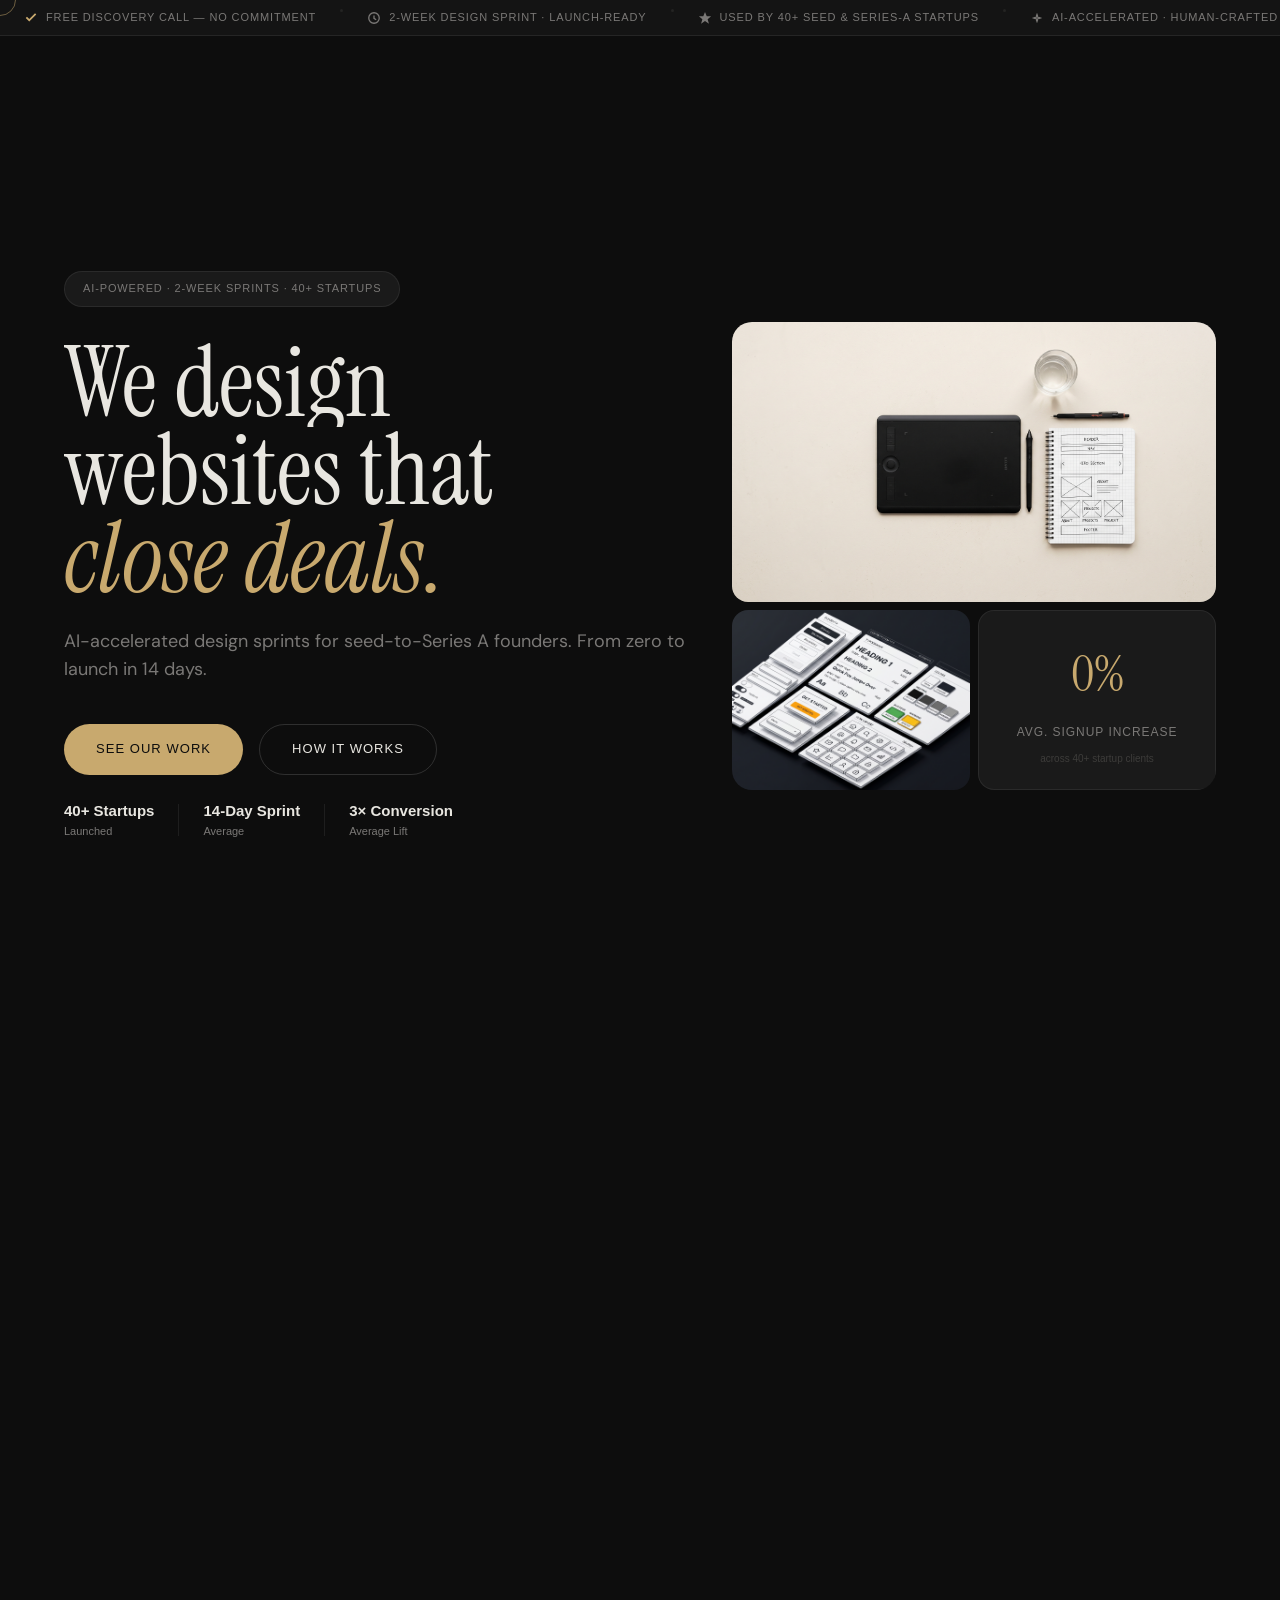
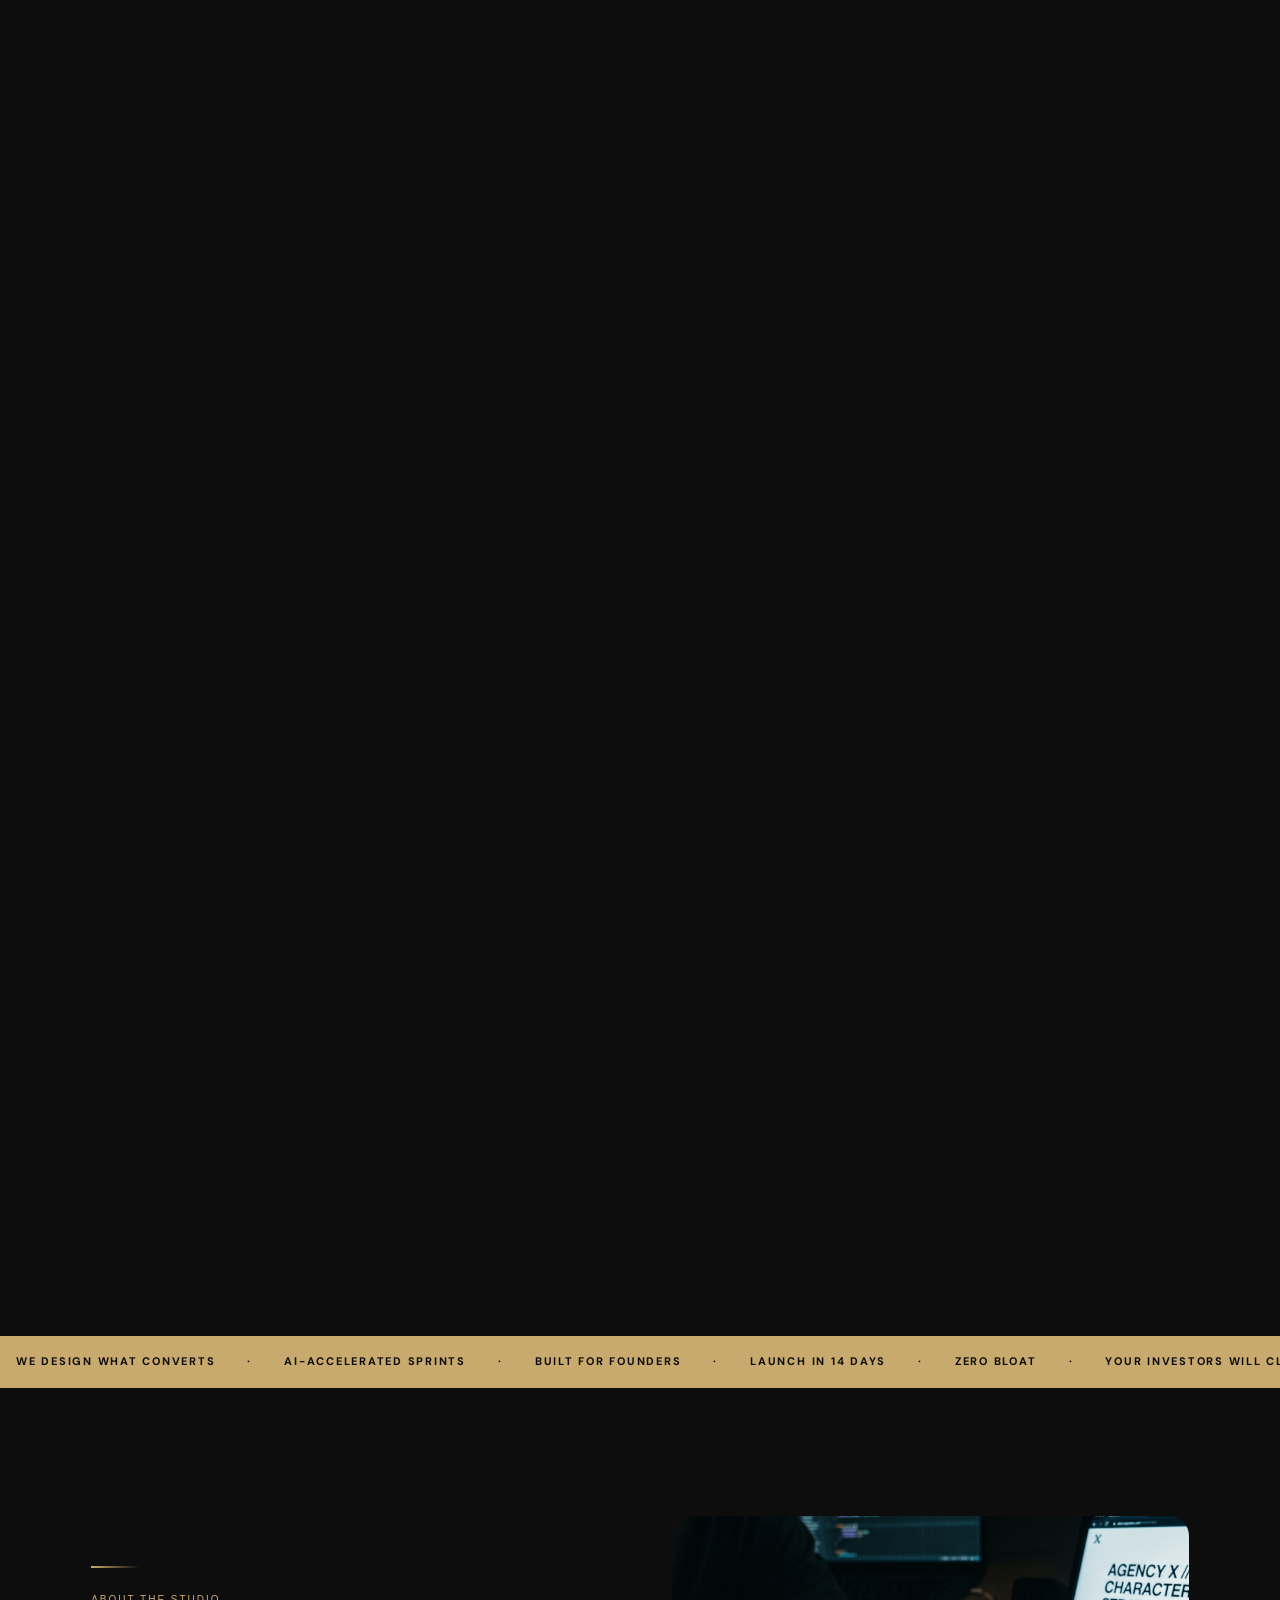
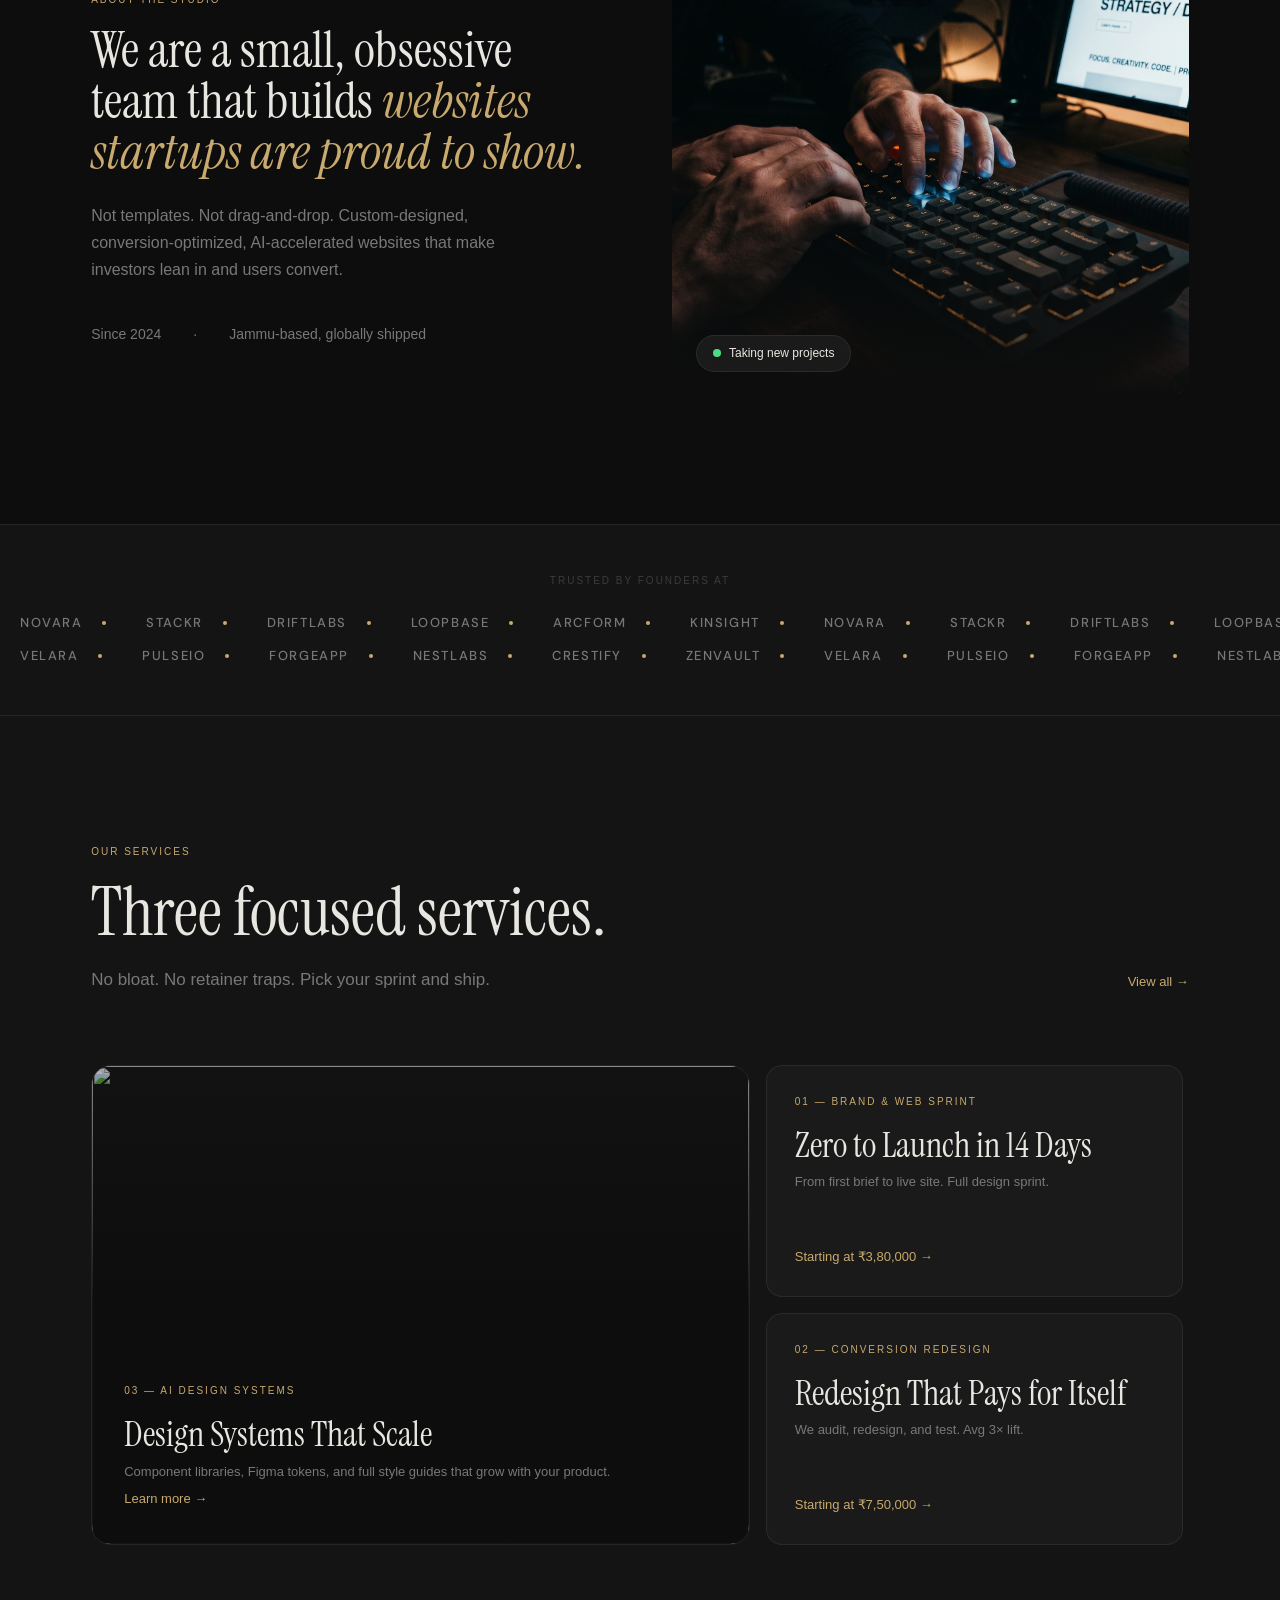
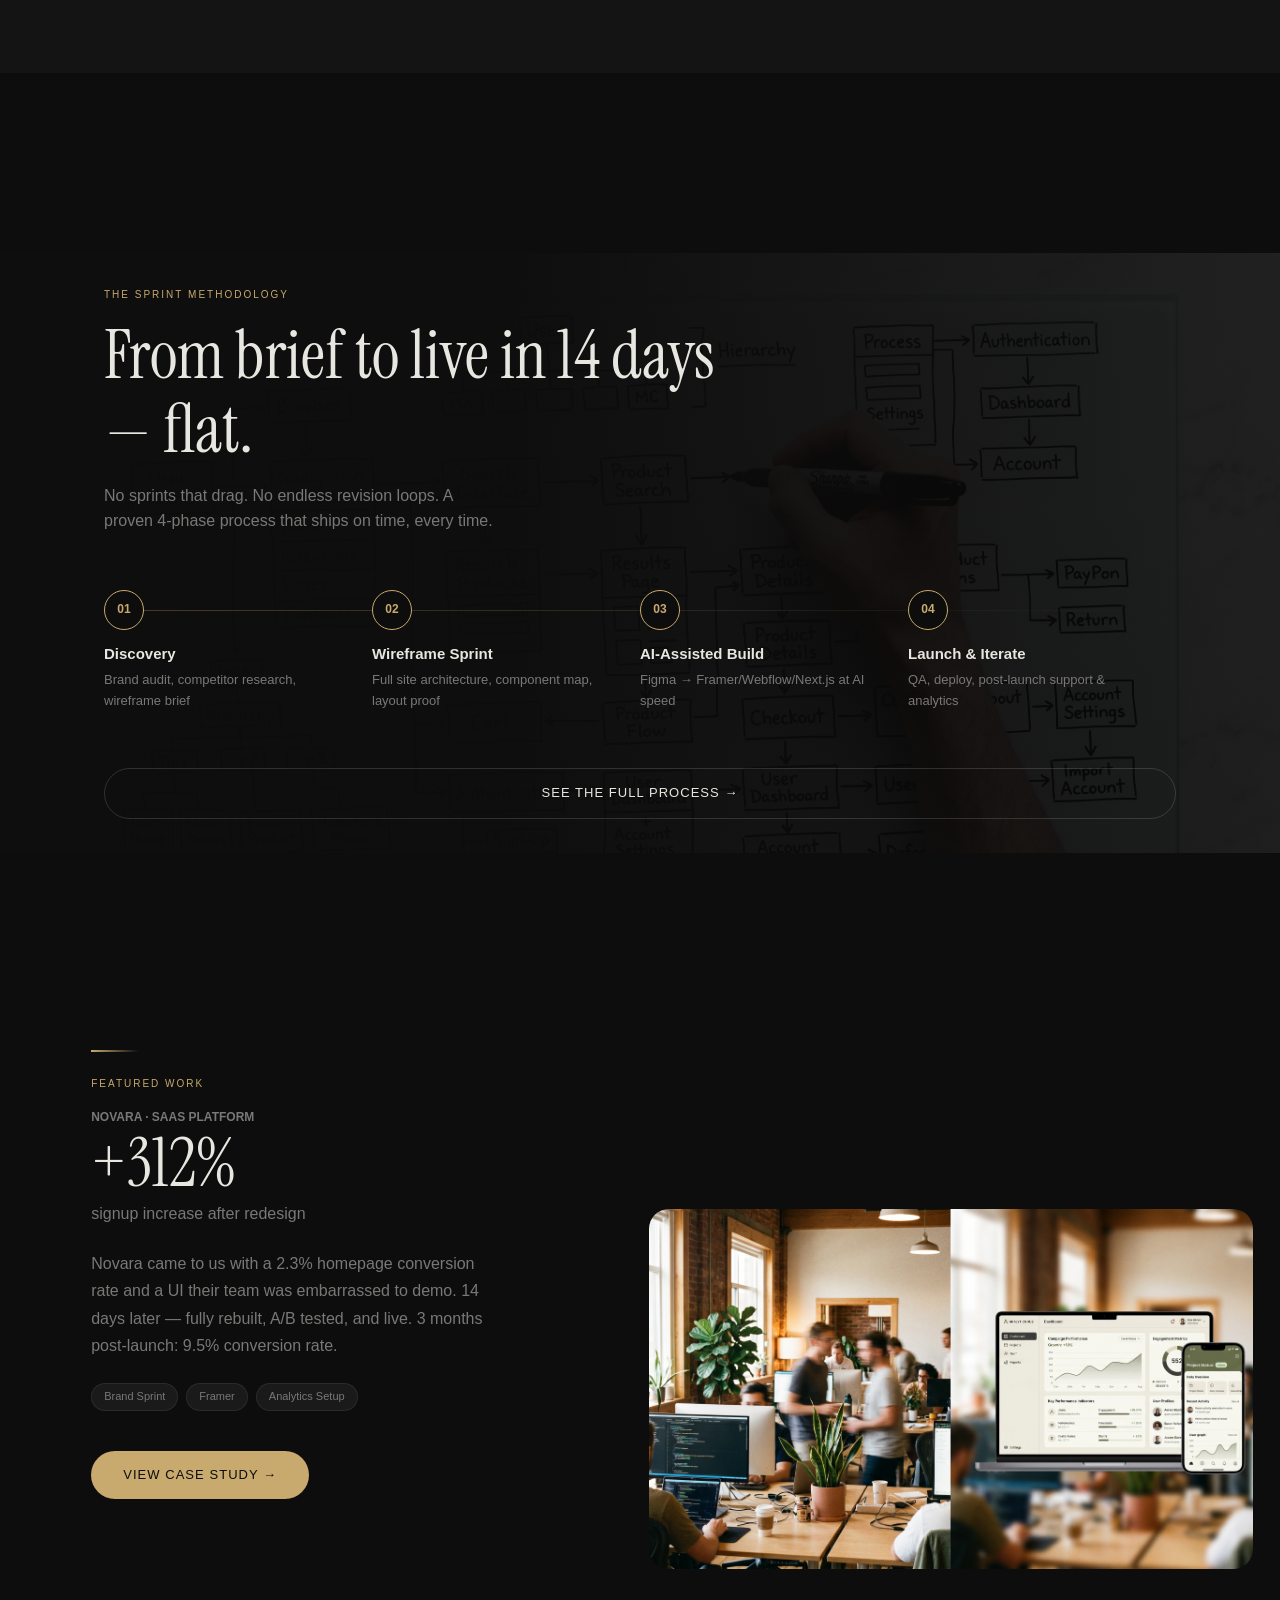
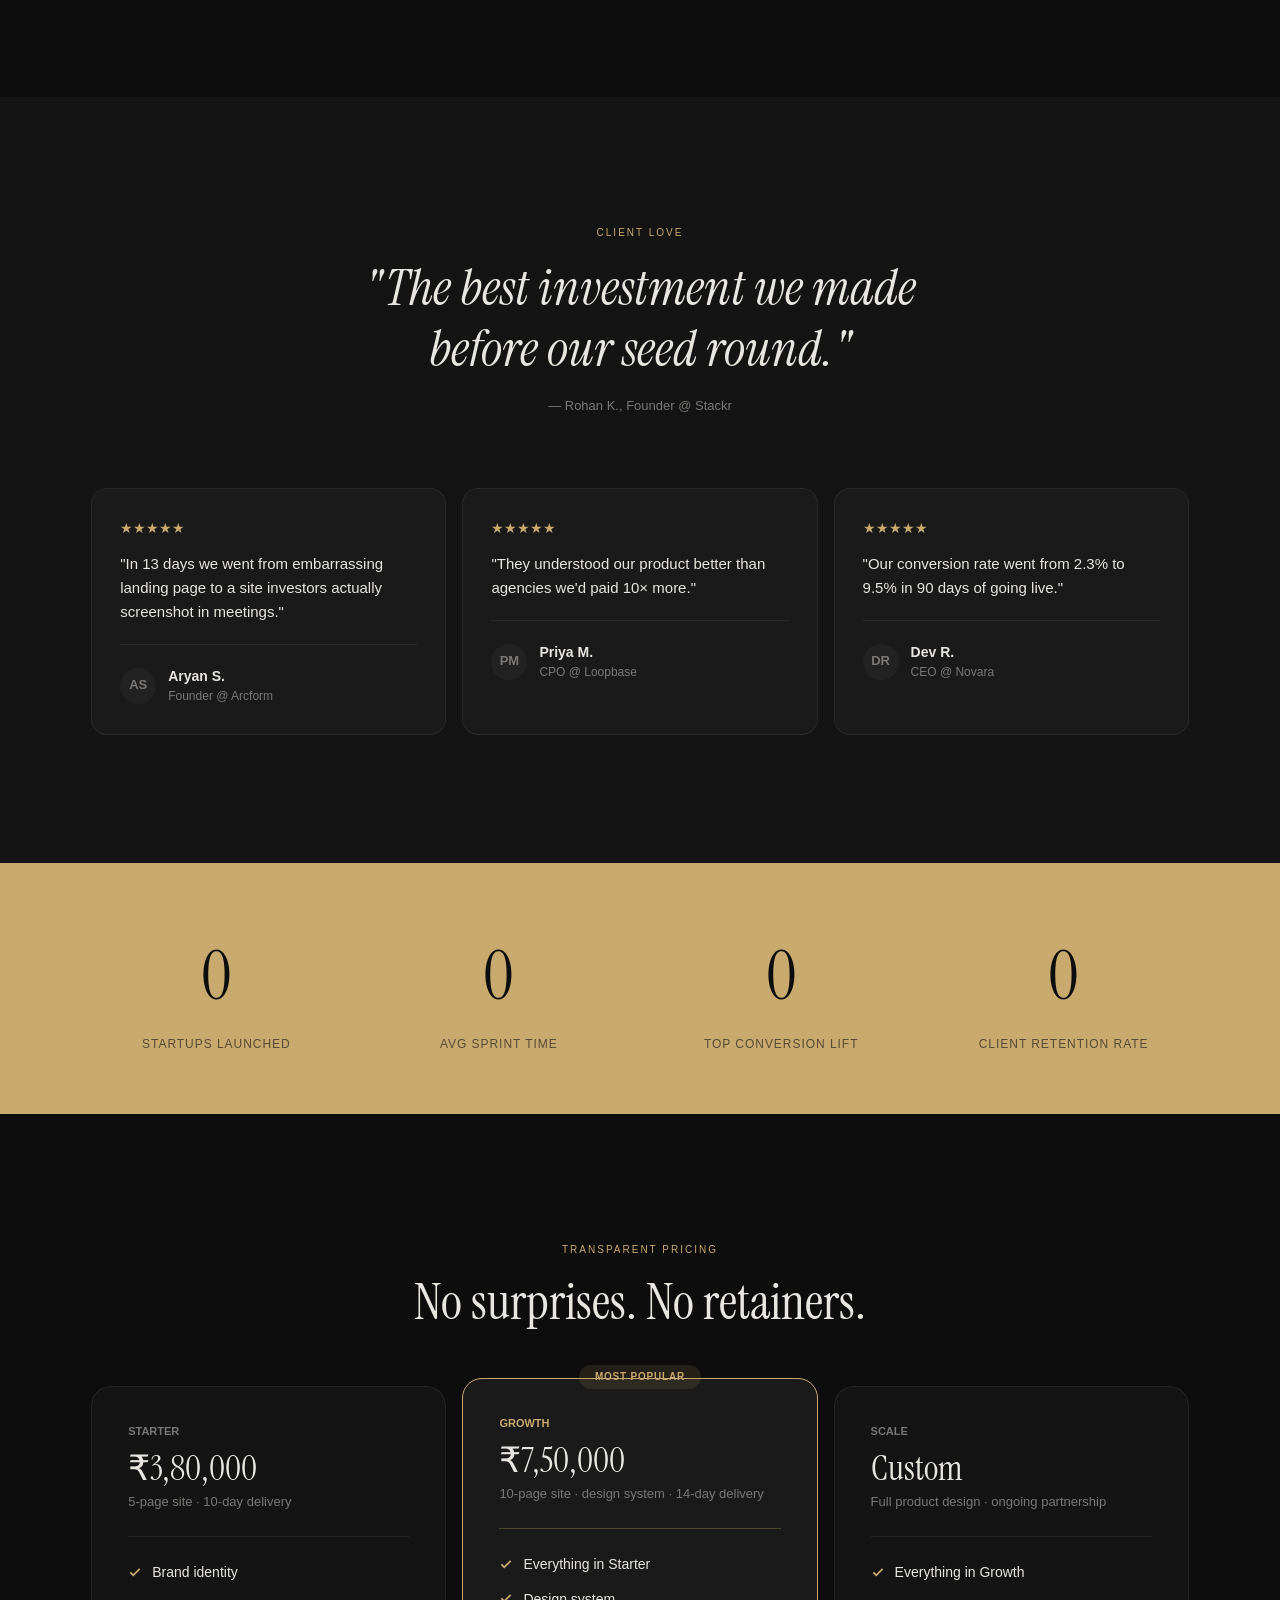
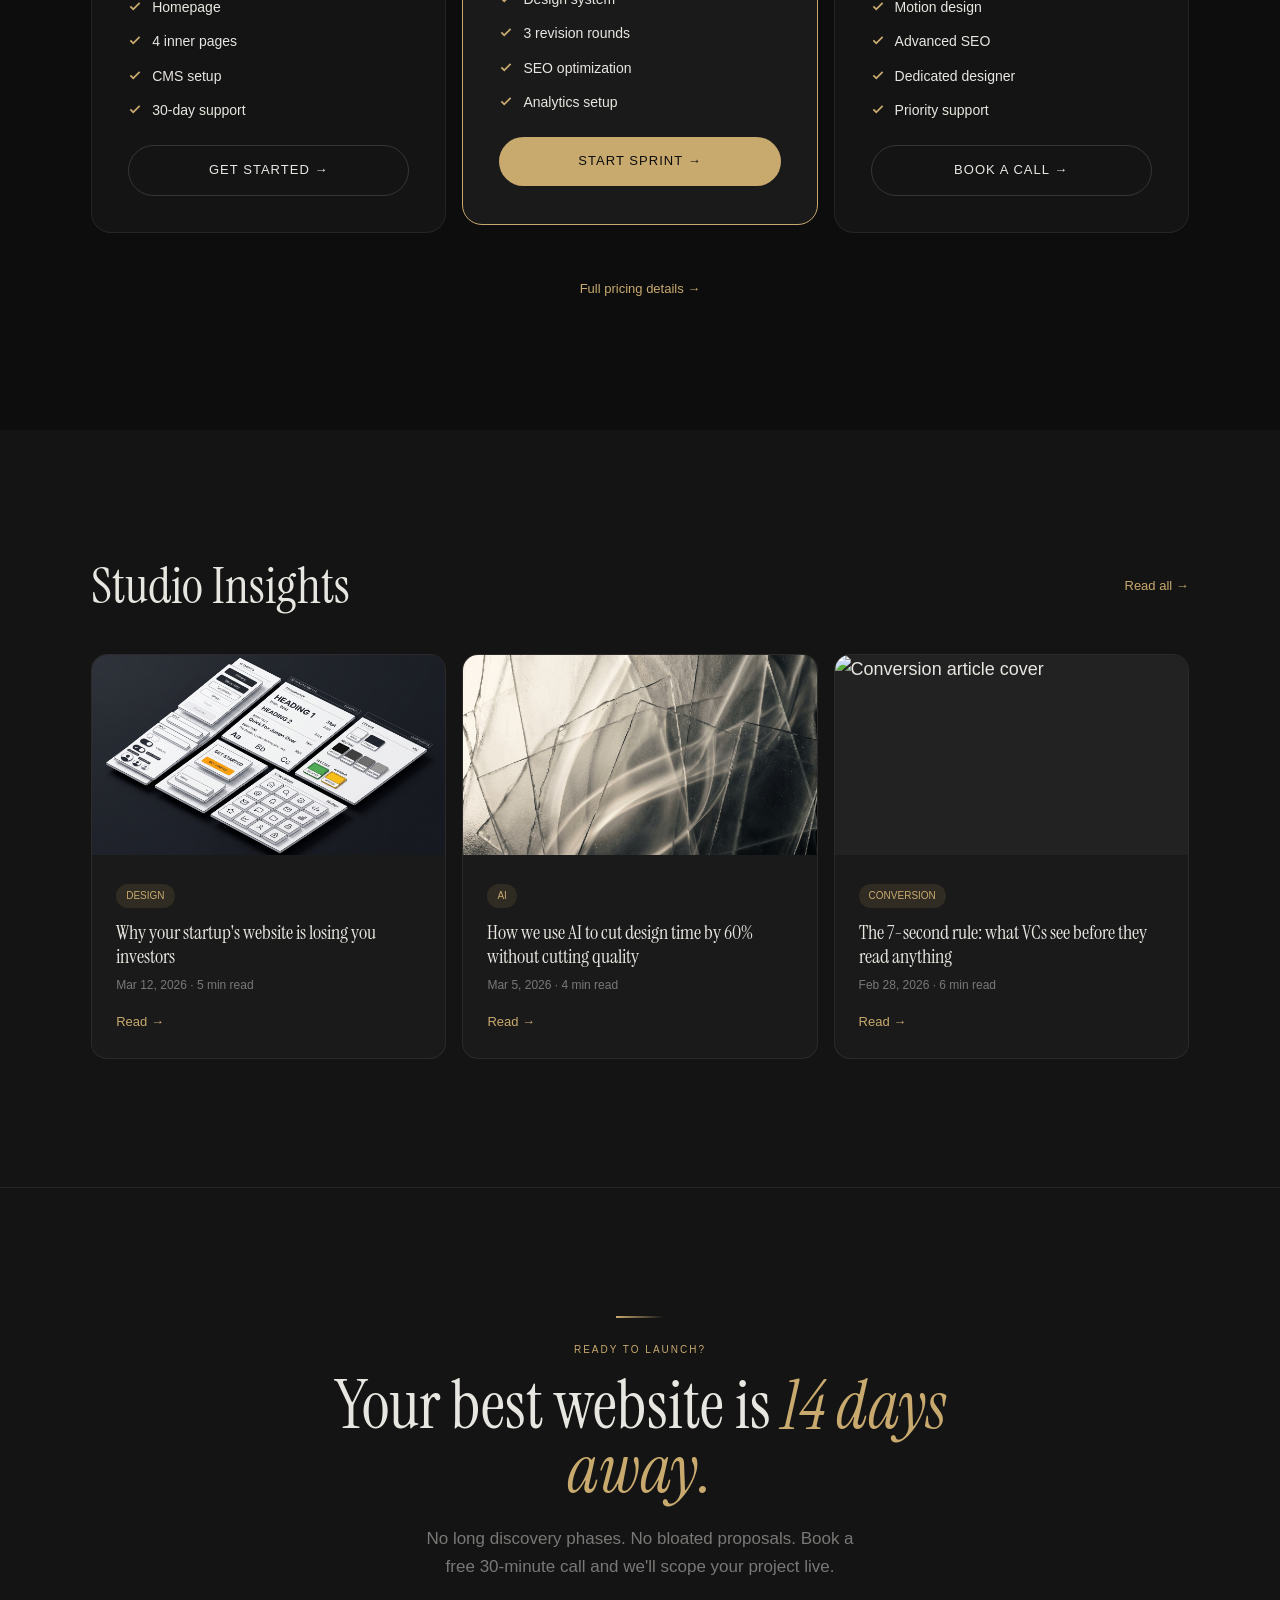
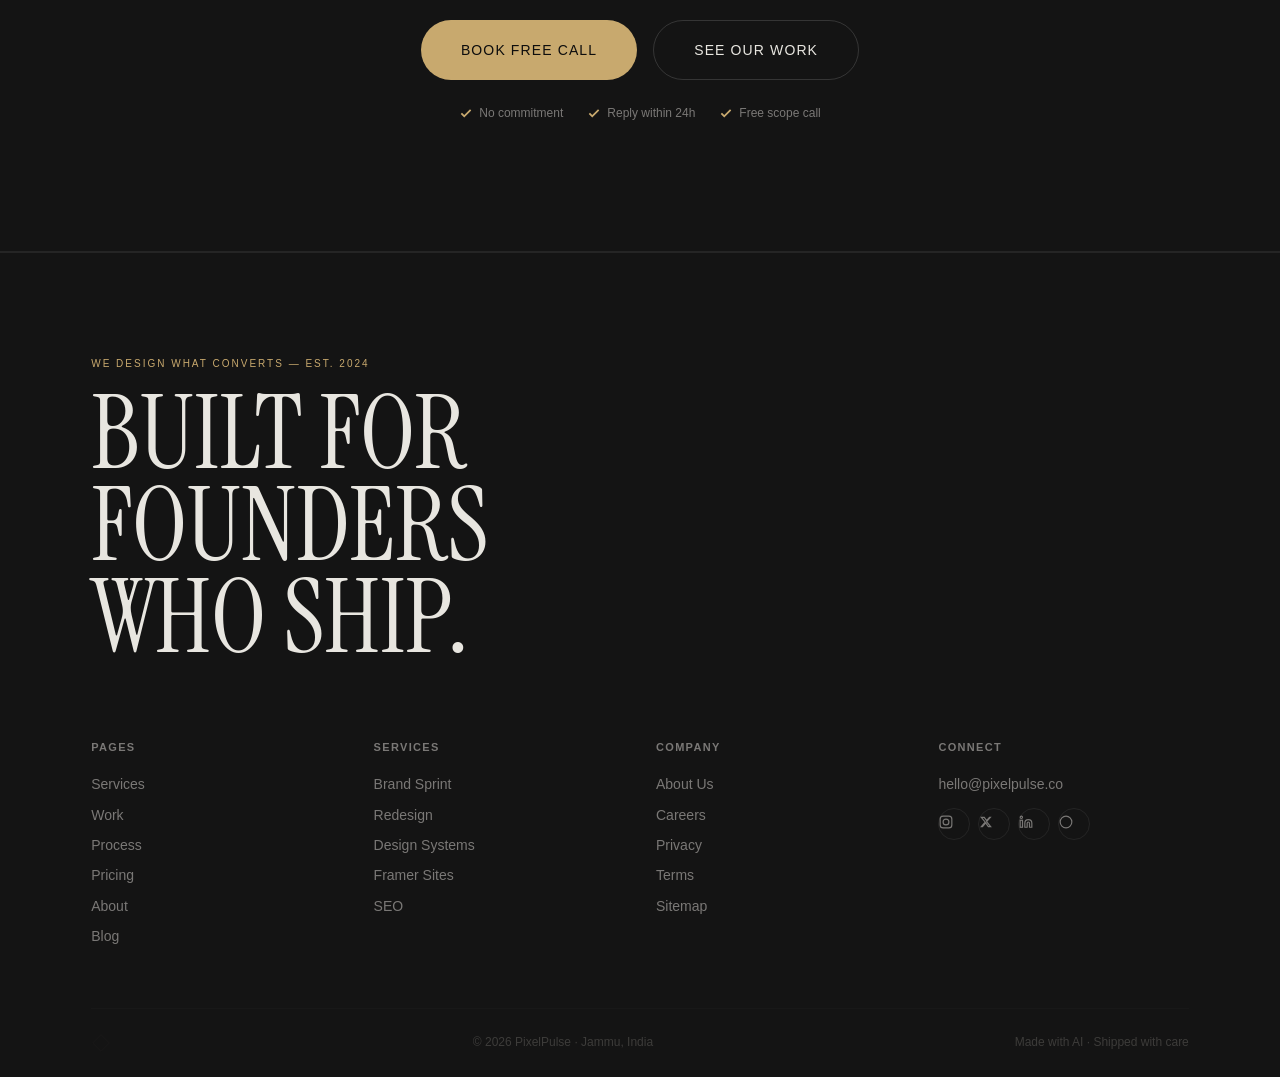
==== commit 206017ba: "Update index.html" ====
--- a/index.html
+++ b/index.html
@@ -15,8 +15,7 @@
   <meta name="twitter:title" content="PixelPulse — We Design Startup Websites That Convert">
   <meta name="twitter:description" content="AI-accelerated web design agency for startups.">
 
-  <link rel="preload" as="image" href="./assets/hero-bg.png">
-  <link rel="preload" as="image" href="./assets/agency-identity.png">
+
 
   <link href="https://fonts.googleapis.com/css2?family=Instrument+Serif:ital@0;1&family=DM+Sans:opsz,wght@9..40,300..700&display=swap" rel="stylesheet">
   <link href="https://api.fontshare.com/v2/css?f[]=satoshi@300,400,500,700,400i&display=swap" rel="stylesheet">
@@ -43,10 +42,7 @@
 
   <a href="#main-content" class="skip-link">Skip to content</a>
 
-  <!-- GRAIN OVERLAY -->
-  <div class="grain-overlay" aria-hidden="true">
-    <svg width="100%" height="100%"><filter id="grain"><feTurbulence type="fractalNoise" baseFrequency="0.9" numOctaves="4" stitchTiles="stitch"/><feColorMatrix type="saturate" values="0"/></filter><rect width="100%" height="100%" filter="url(#grain)"/></svg>
-  </div>
+
 
   <!-- PRELOADER -->
   <div id="preloader" class="preloader">
@@ -120,12 +116,12 @@
   </div>
 
   <!-- MAIN CONTENT -->
-  <div id="main-content" style="opacity:0;transition:opacity 600ms;">
+  <div id="main-content" style="opacity:0;transition:opacity 400ms;">
 
     <!-- ═══ SECTION 1: HERO ═══ -->
     <section class="hero-outer" aria-label="Hero">
       <div class="hero-inner">
-        <video class="hero-video" autoplay muted loop playsinline preload="auto" aria-hidden="true">
+        <video class="hero-video" autoplay muted loop playsinline preload="none" aria-hidden="true">
           <source src="./assets/flow-1.mp4" type="video/mp4">
         </video>
         <div class="hero-overlay" aria-hidden="true"></div>
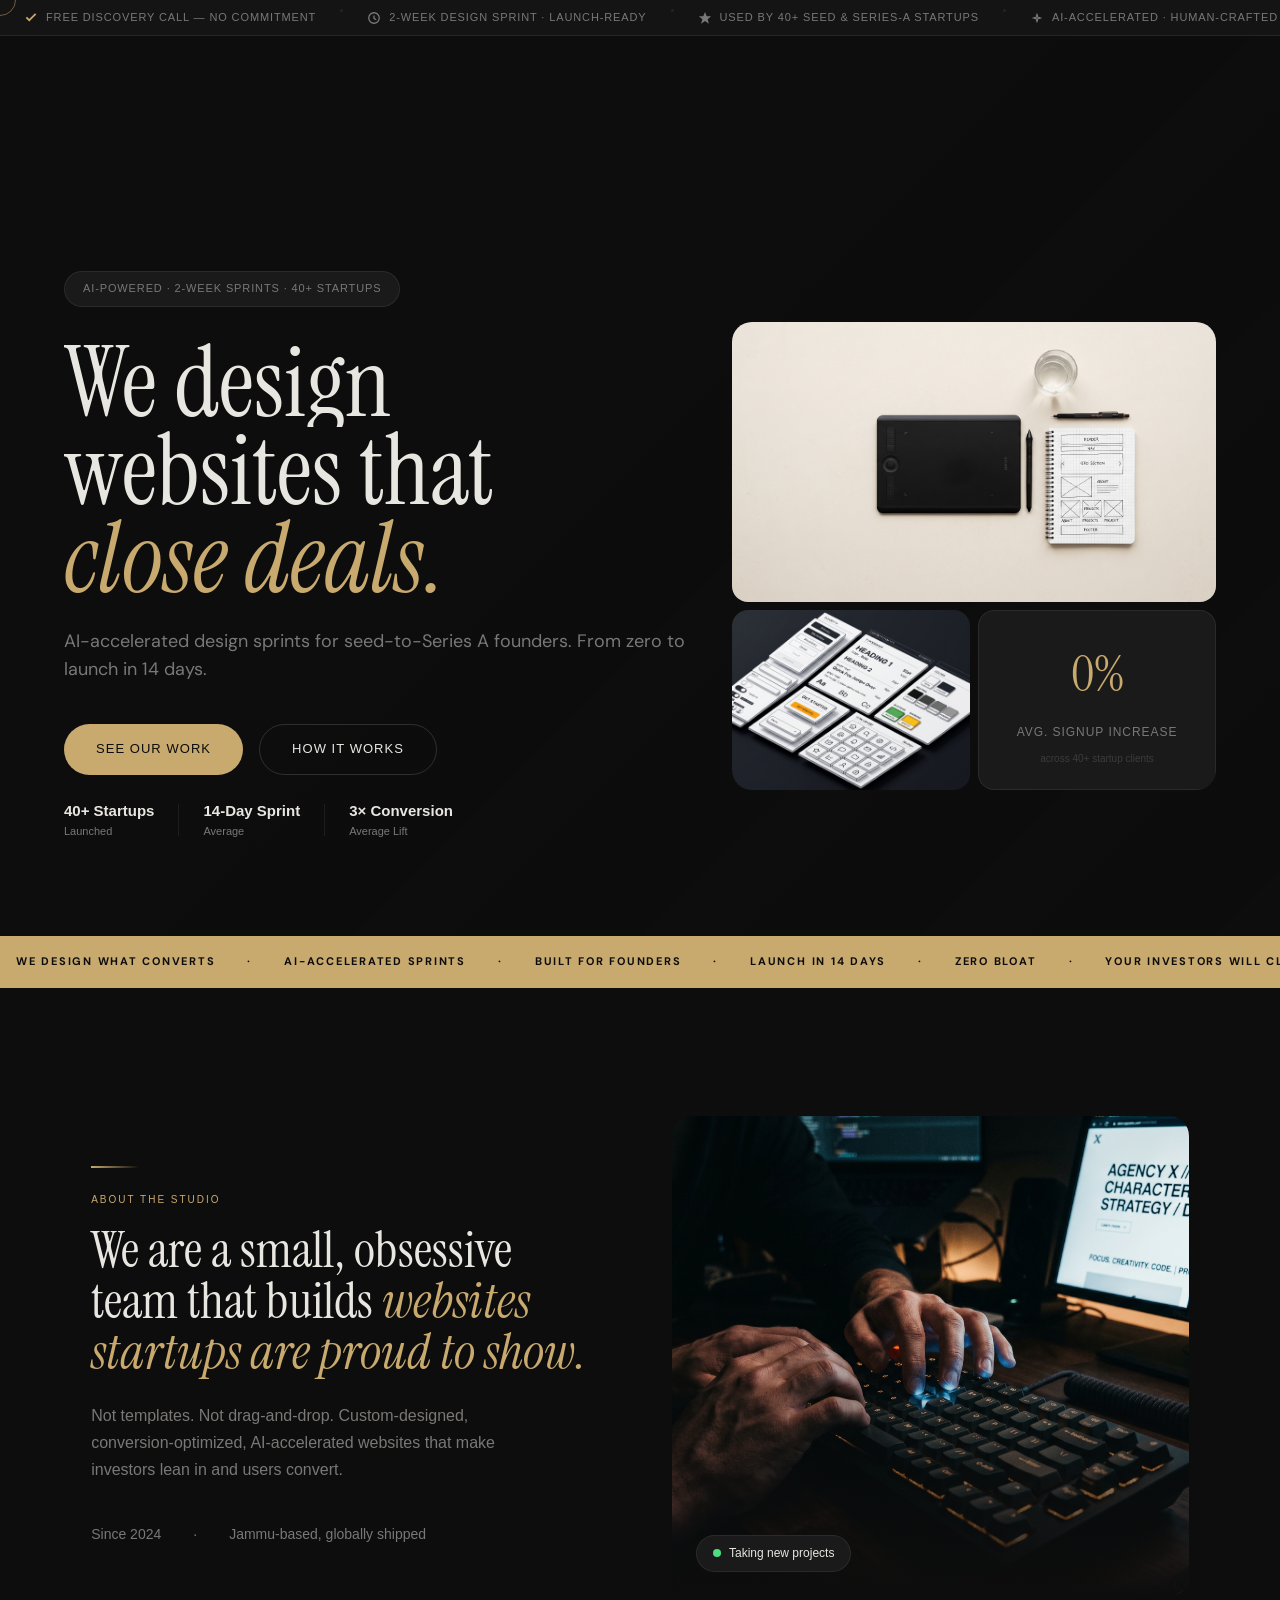
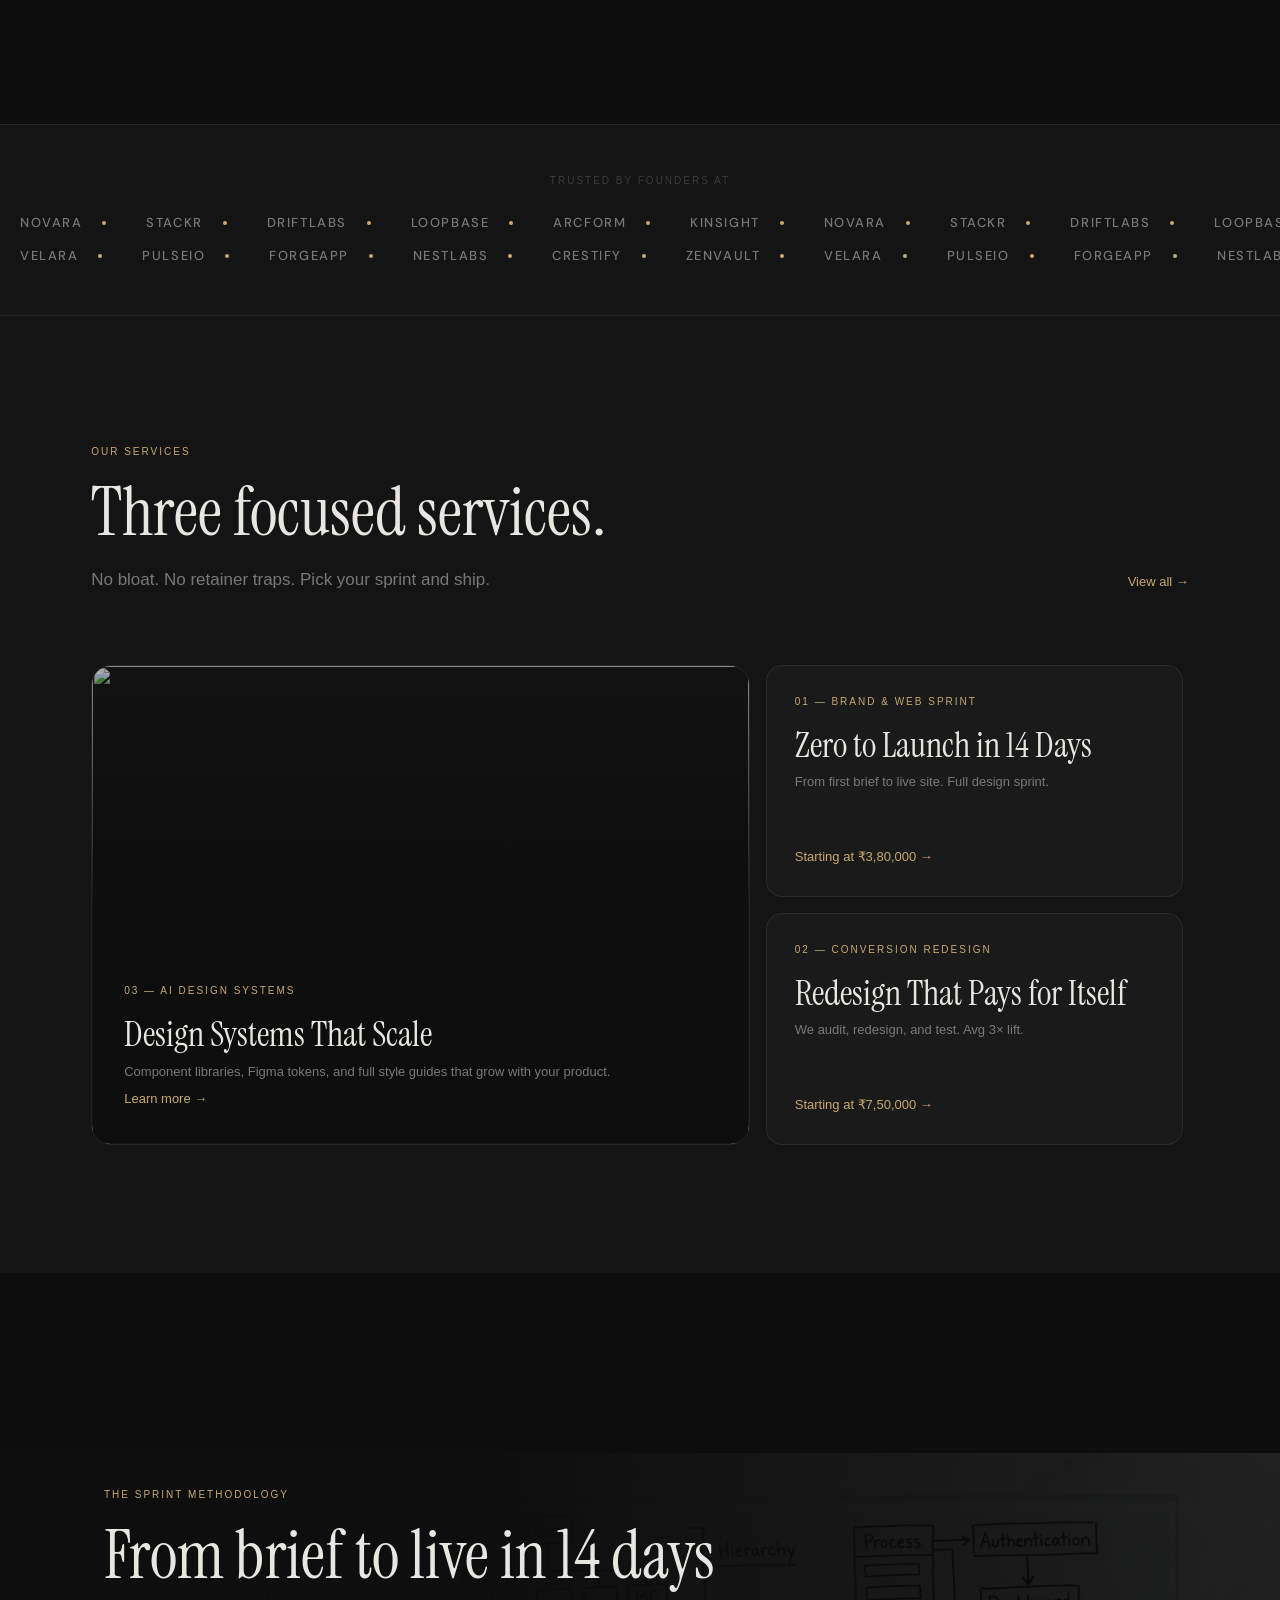
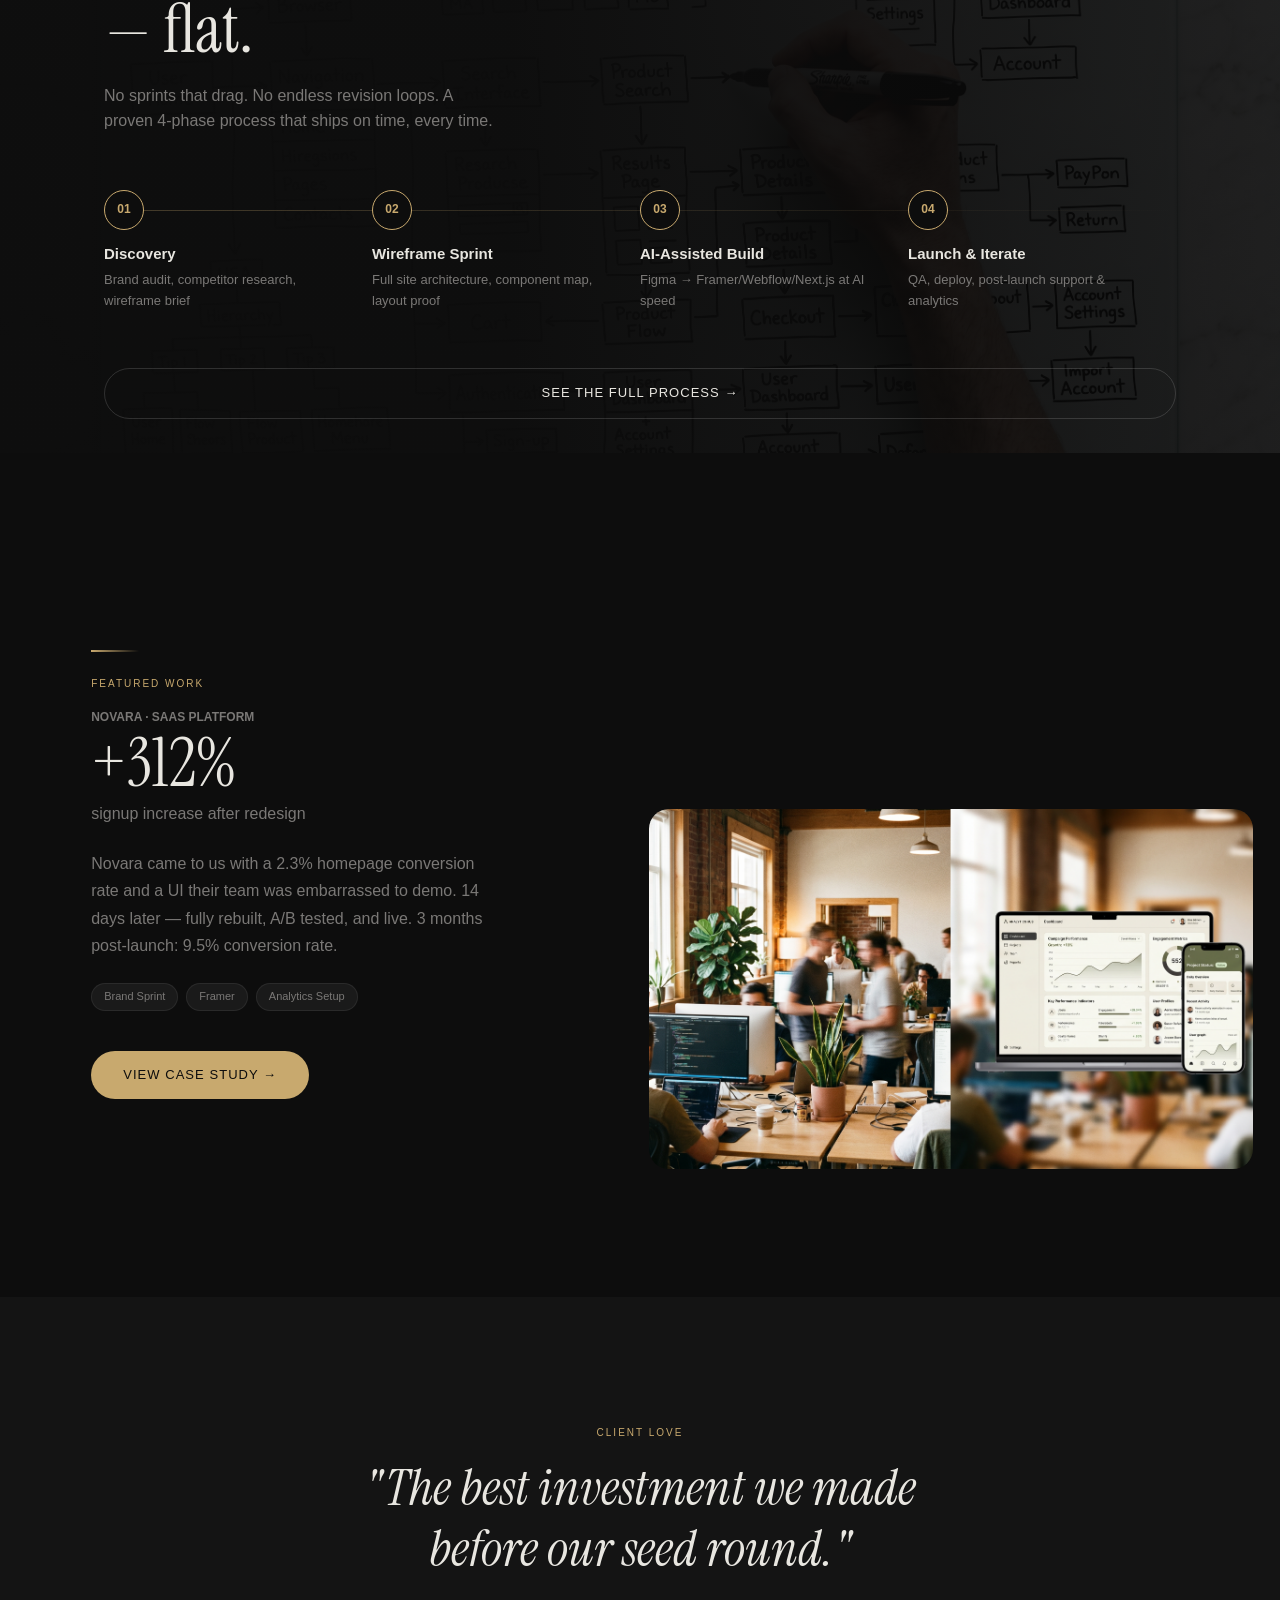
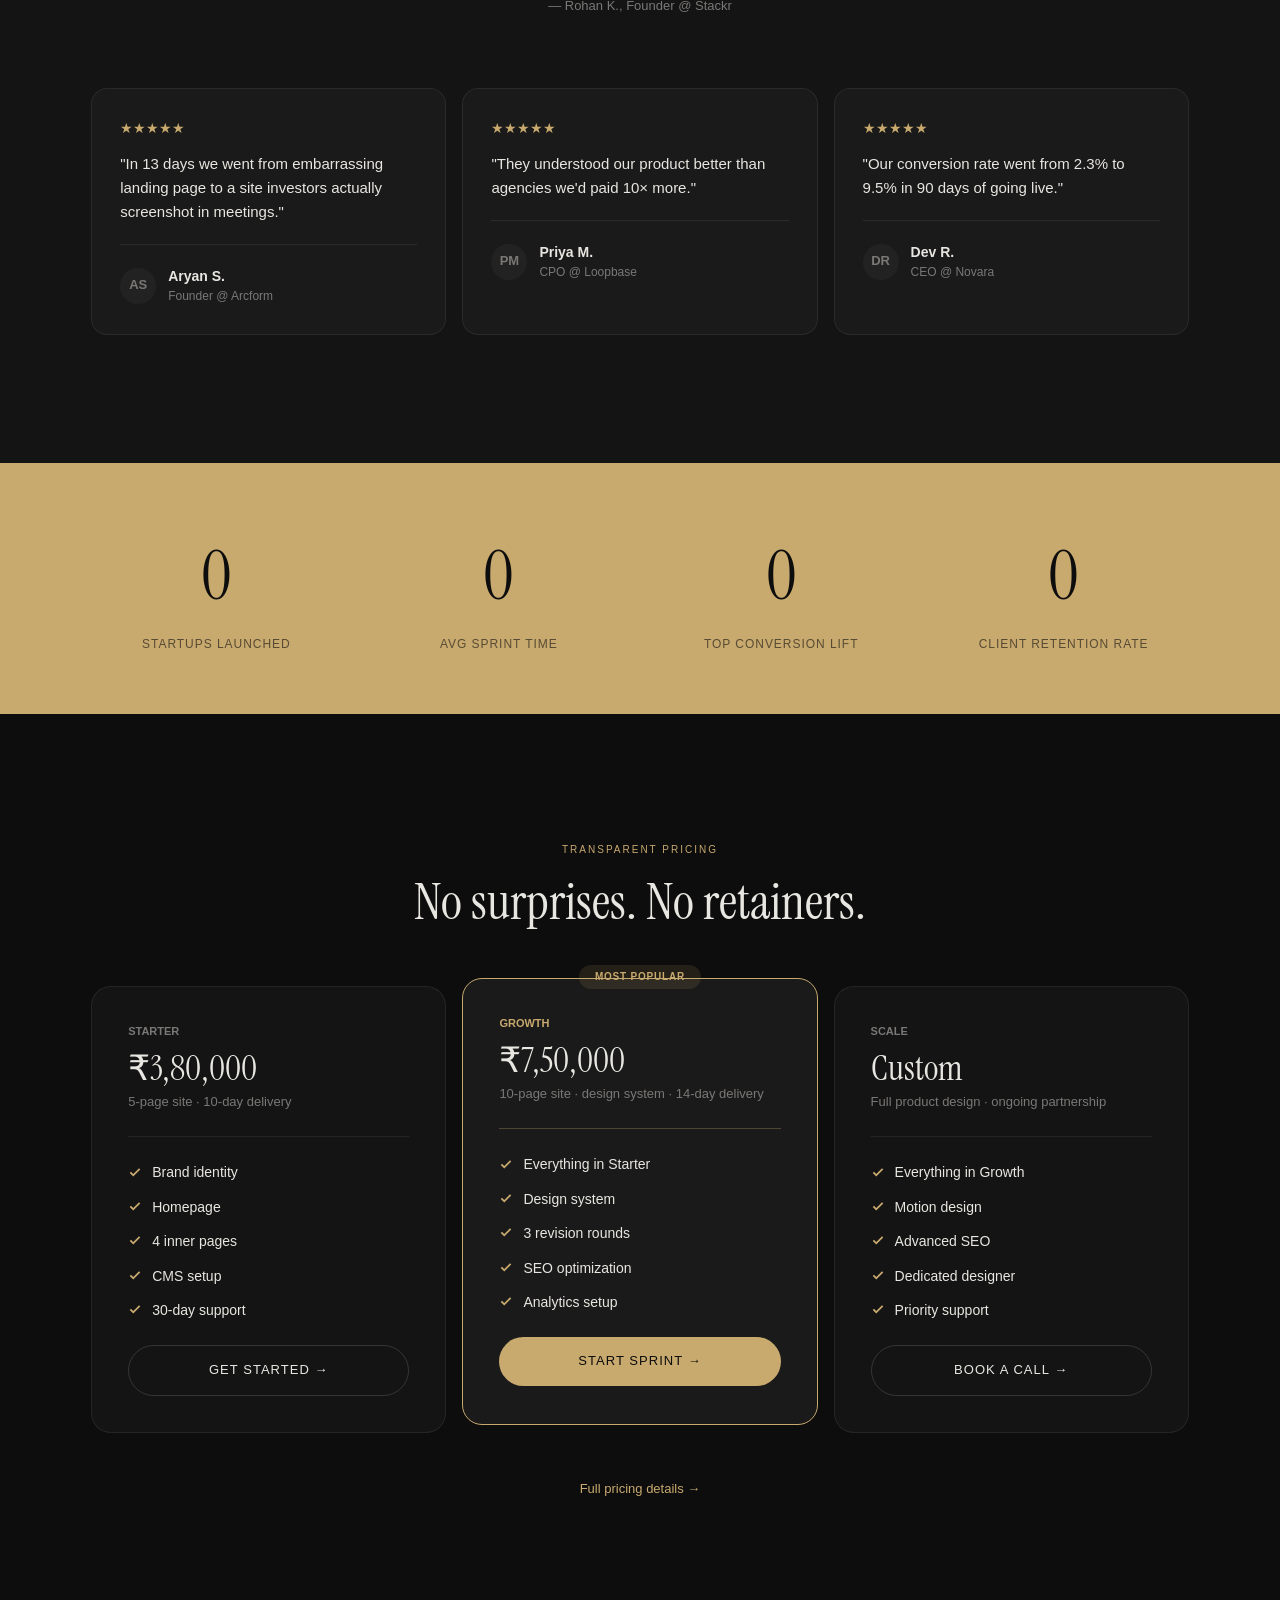
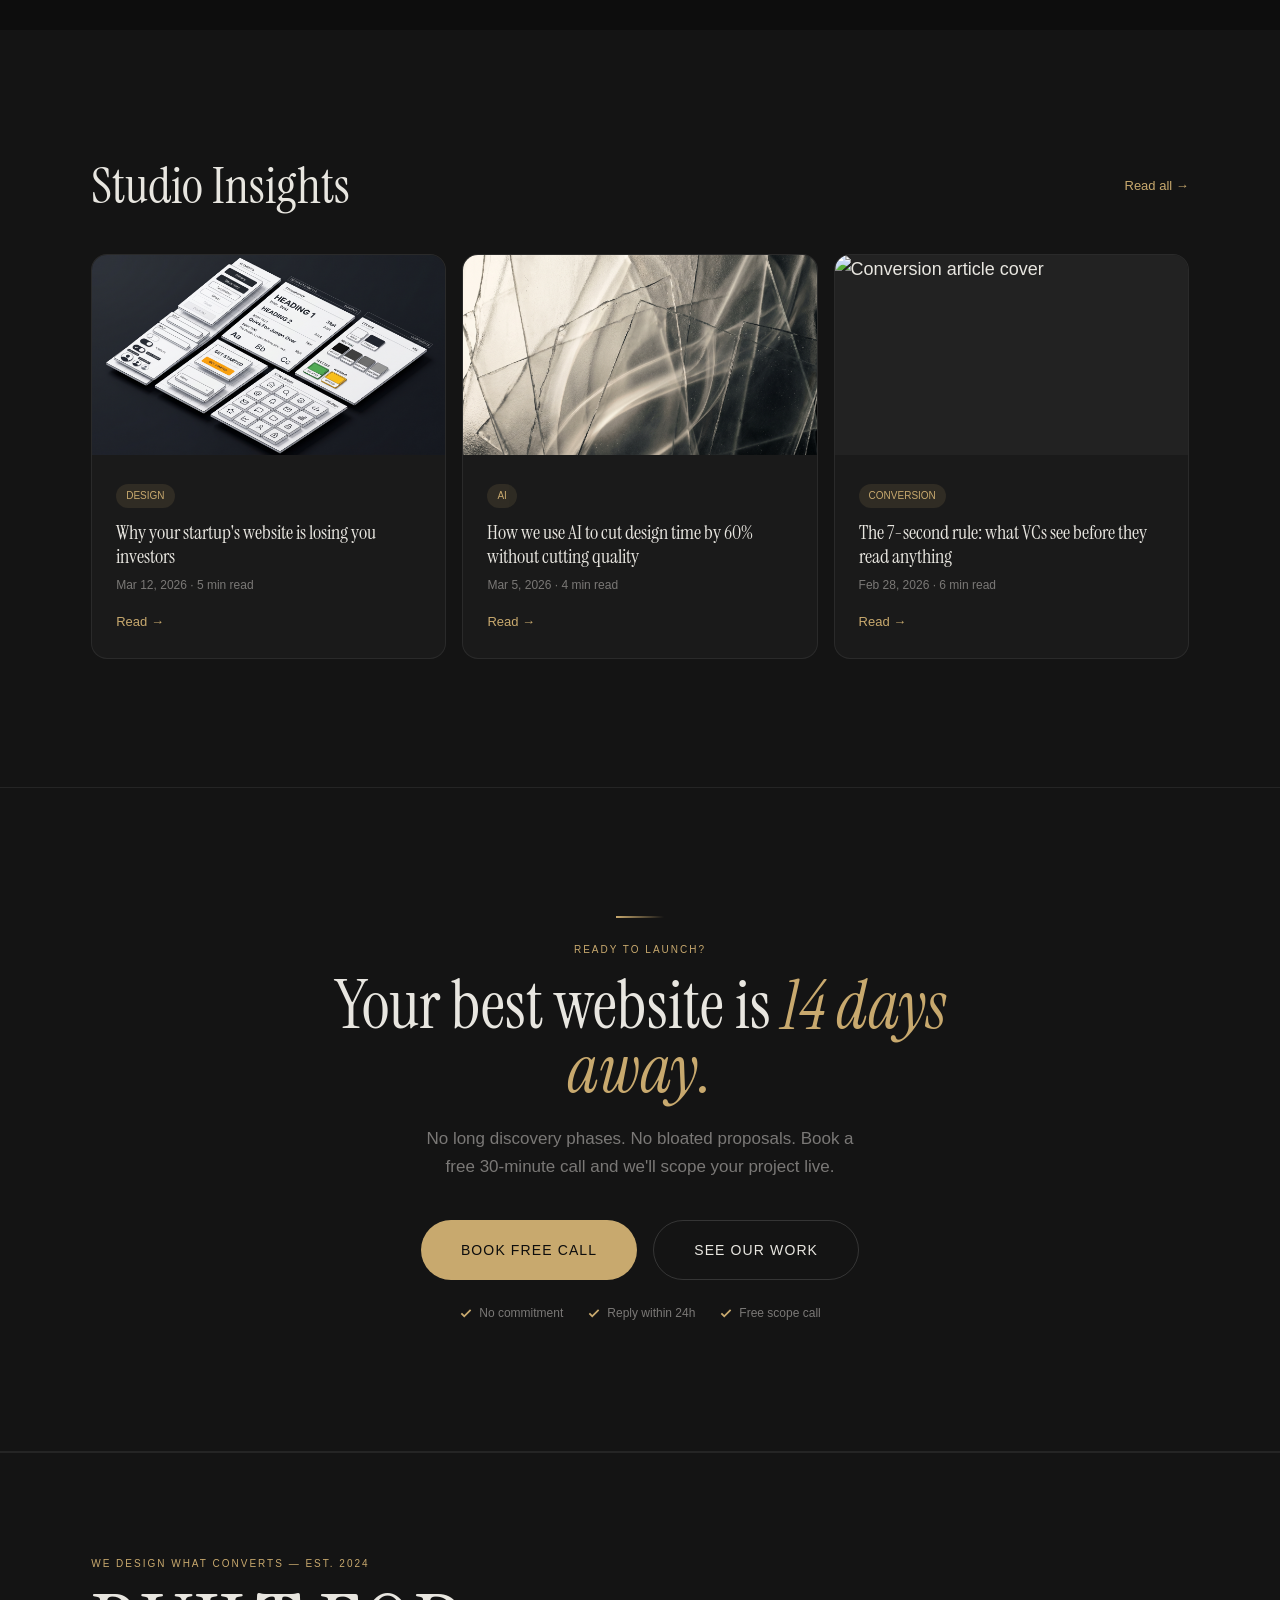
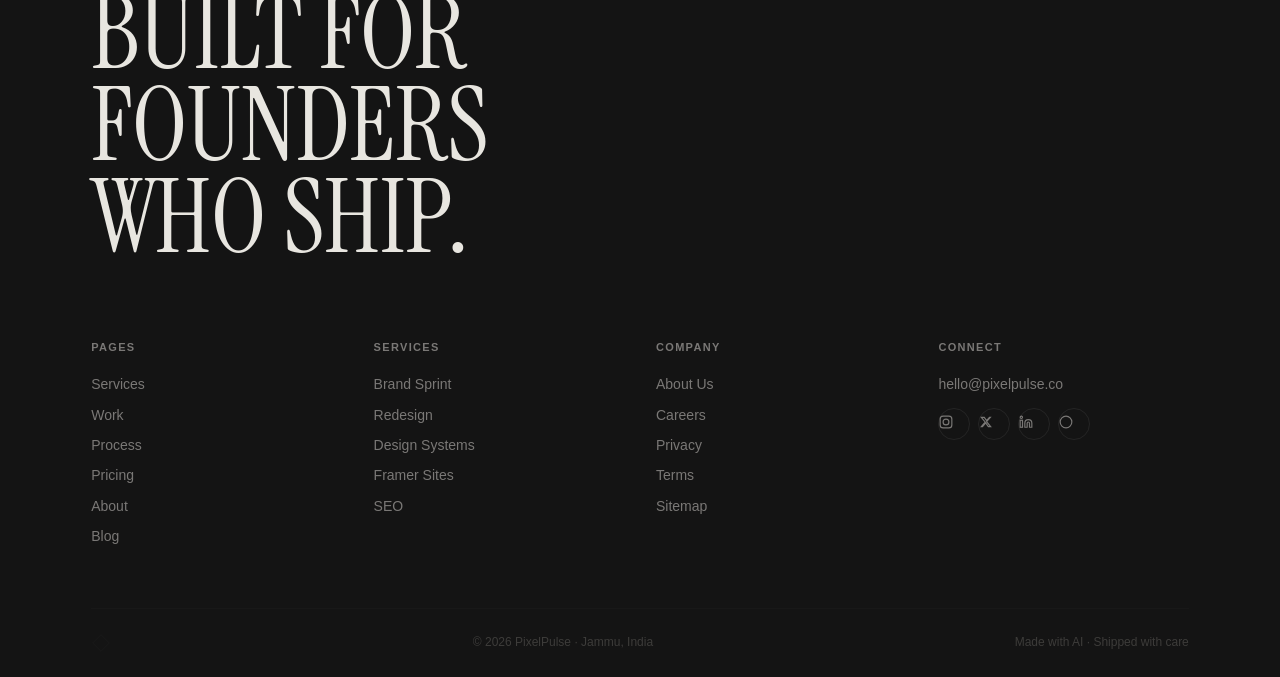
==== commit e322113e: "Update index.html" ====
--- a/index.html
+++ b/index.html
@@ -121,7 +121,7 @@
     <!-- ═══ SECTION 1: HERO ═══ -->
     <section class="hero-outer" aria-label="Hero">
       <div class="hero-inner">
-        <video class="hero-video" autoplay muted loop playsinline preload="none" aria-hidden="true">
+        <video class="hero-video" autoplay muted loop playsinline preload="metadata" aria-hidden="true">
           <source src="./assets/flow-1.mp4" type="video/mp4">
         </video>
         <div class="hero-overlay" aria-hidden="true"></div>
@@ -284,7 +284,7 @@
         <div class="services-layout">
           <!-- Large Card -->
           <a href="services.html" class="service-card service-card-large card-hover" style="text-decoration:none;">
-            <img src="./assets/services-ai-nodes.jpg" alt="" role="presentation" loading="lazy" decoding="async">
+            <img src="./assets/closeup-cinematic.png" alt="" role="presentation" loading="lazy" decoding="async">
             <div class="card-gradient" aria-hidden="true"></div>
             <div class="card-content">
               <p class="eyebrow">03 — AI Design Systems</p>
--- a/css/base.css
+++ b/css/base.css
@@ -107,14 +107,7 @@
   margin-bottom: var(--space-4);
 }
 
-/* Grain Overlay */
-.grain-overlay {
-  position: fixed;
-  inset: 0;
-  opacity: 0.035;
-  pointer-events: none;
-  z-index: 3;
-}
+/* Grain Overlay — removed for performance */
 
 /* Selection */
 ::selection {
--- a/css/components.css
+++ b/css/components.css
@@ -399,7 +399,7 @@
   width: 0;
   height: 1.5px;
   background: var(--accent);
-  transition: width 900ms var(--ease-out);
+  transition: width 500ms var(--ease-out);
 }
 .preloader-bar.loading {
   width: 240px;
--- a/css/pages/home.css
+++ b/css/pages/home.css
@@ -3,10 +3,9 @@
    ━━━━━━━━━━━━━━━━━━━━━━━━━━━━━━━━━━━━━ */
 
 /* Hero */
-.hero-outer { height: 500vh; }
+.hero-outer { height: auto; }
 .hero-inner {
-  position: sticky;
-  top: 0;
+  position: relative;
   height: 100dvh;
   overflow: hidden;
   background: var(--bg);
@@ -19,6 +18,8 @@
   object-fit: cover;
   z-index: 0;
   opacity: 0.38;
+  will-change: opacity;
+  transform: translateZ(0);
 }
 .hero-overlay {
   position: absolute;
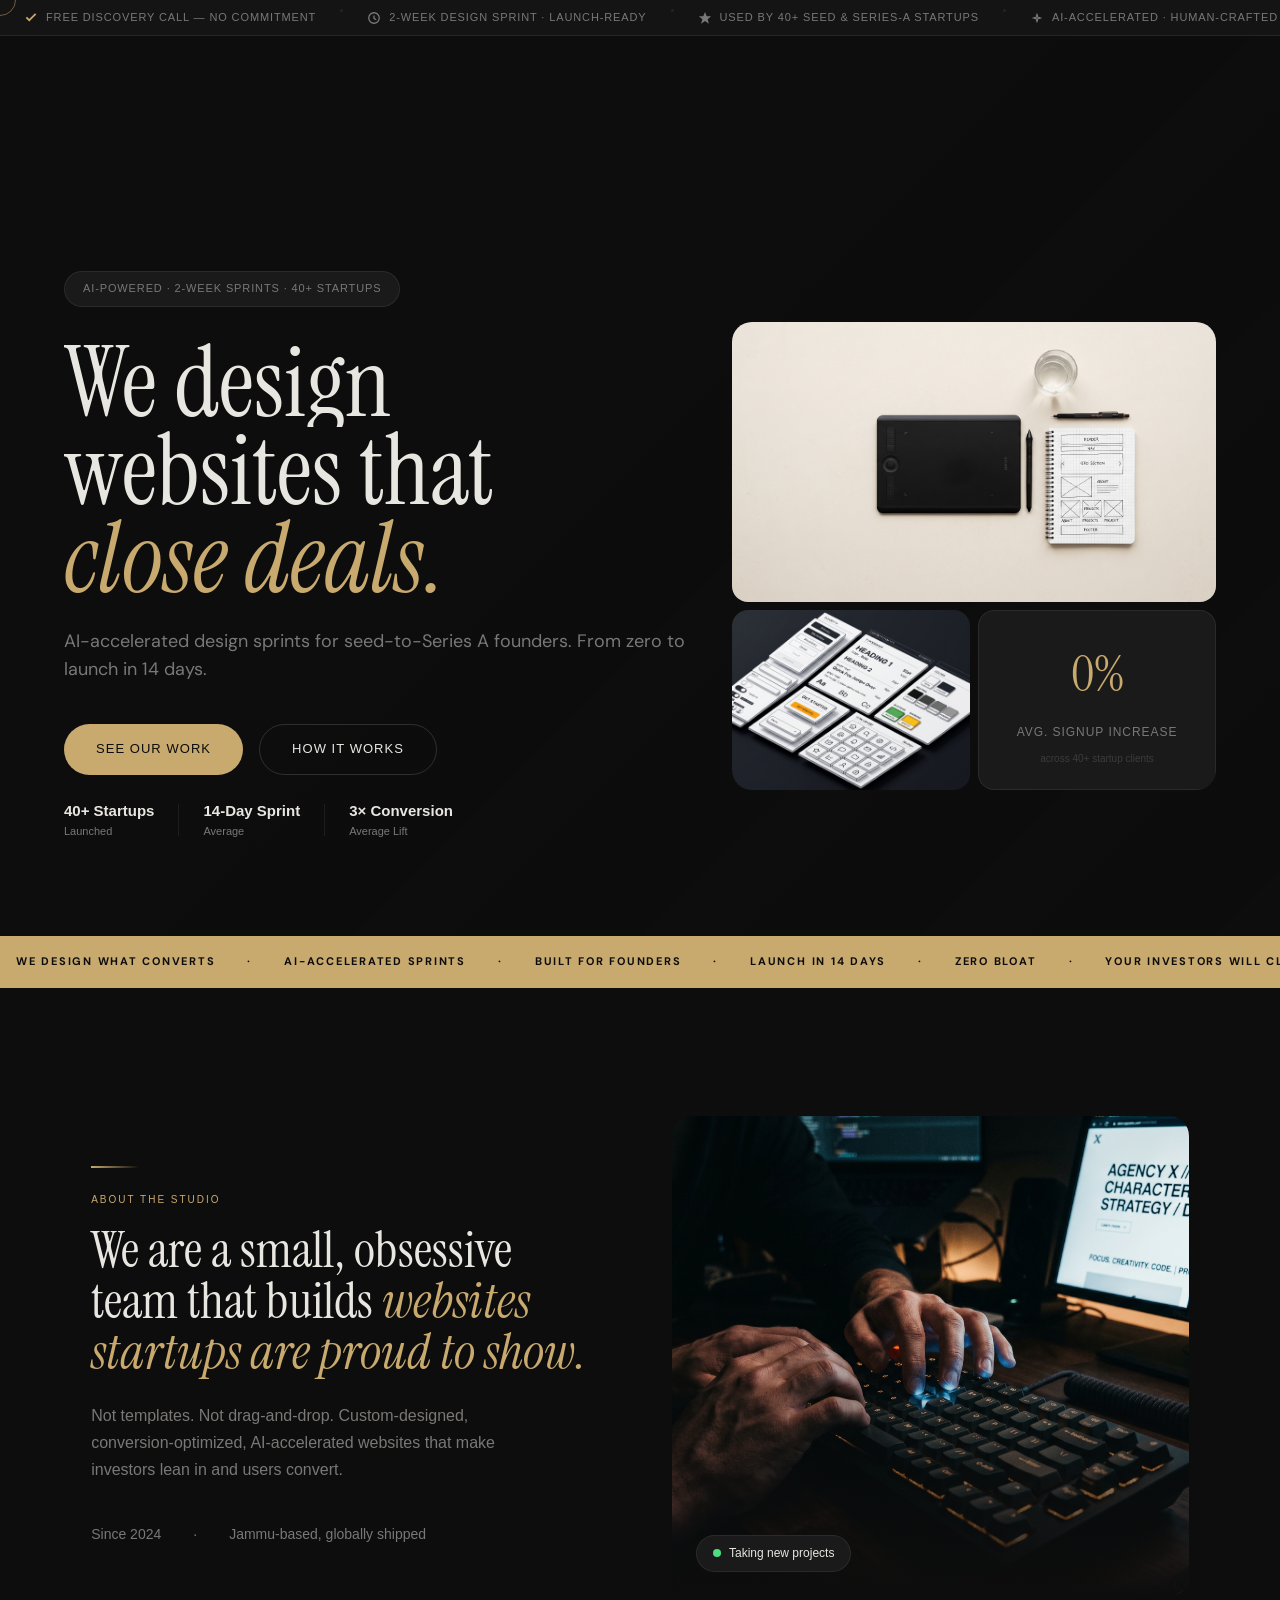
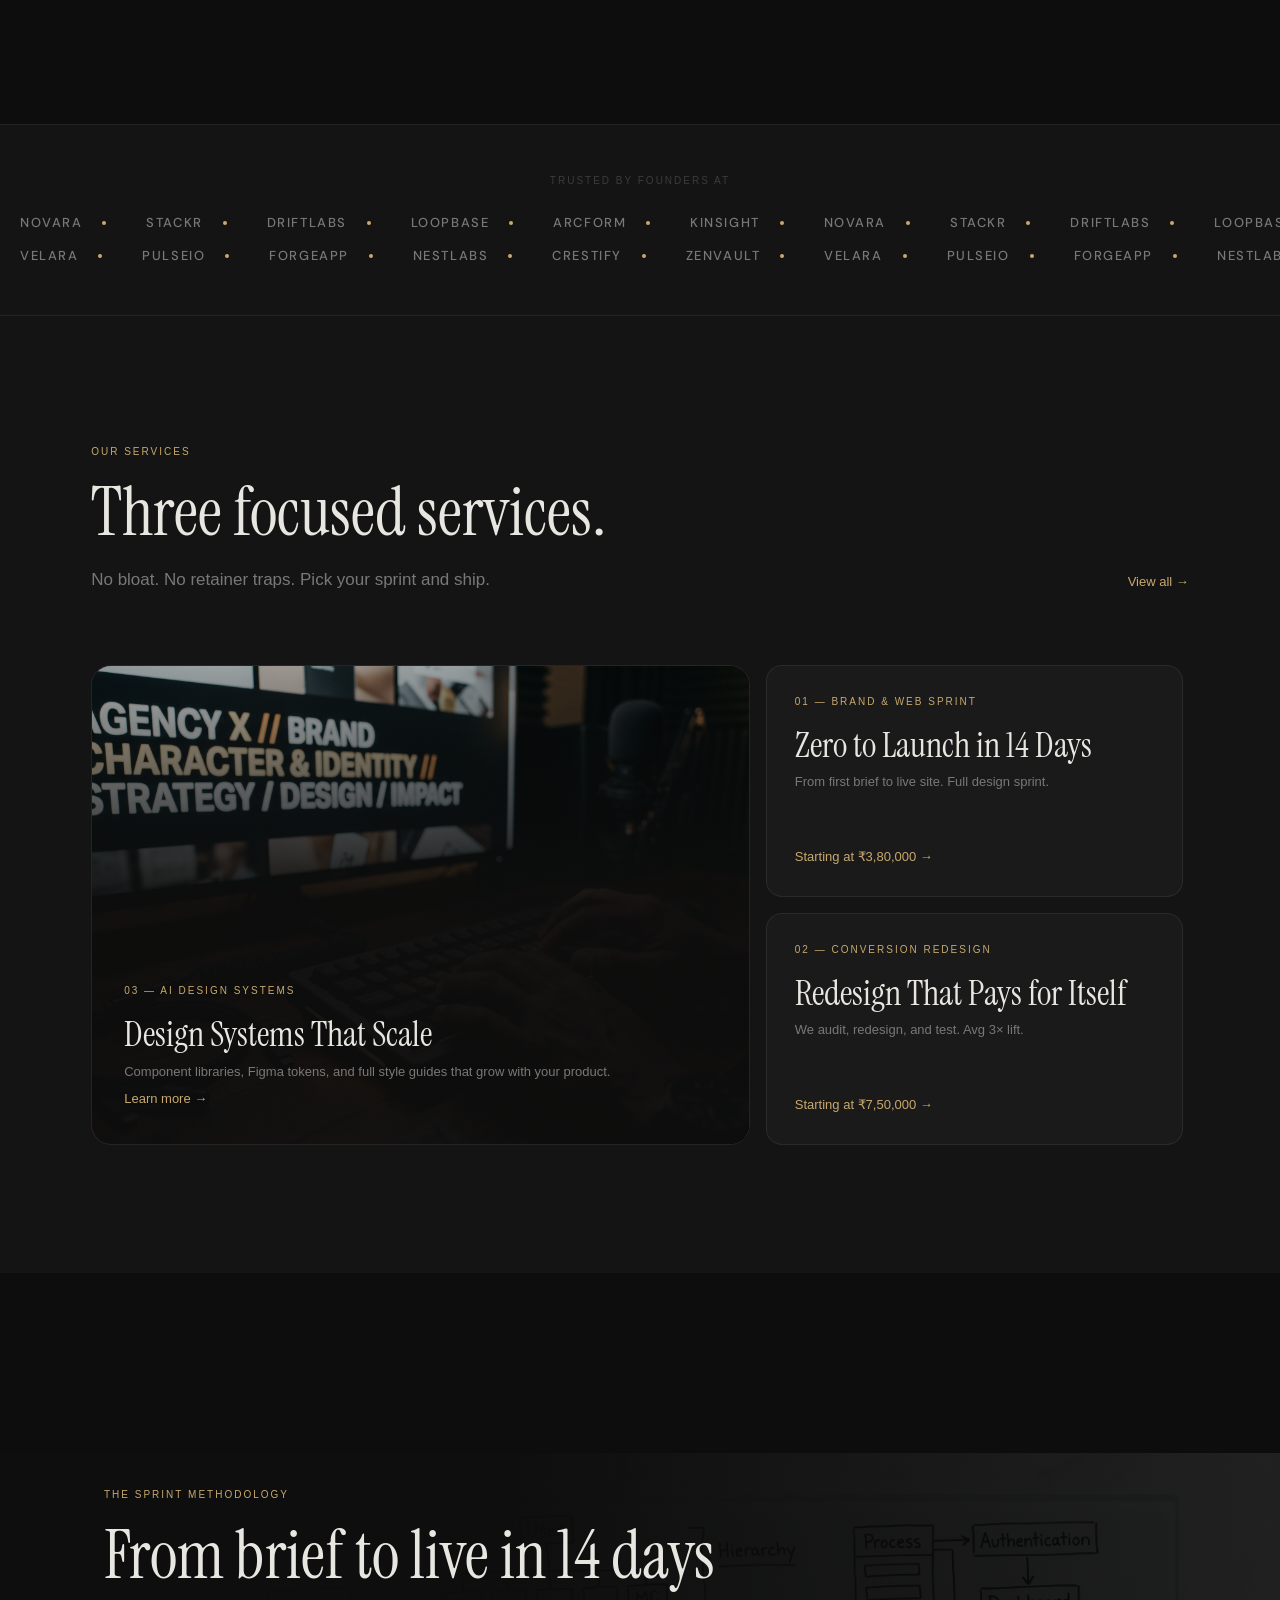
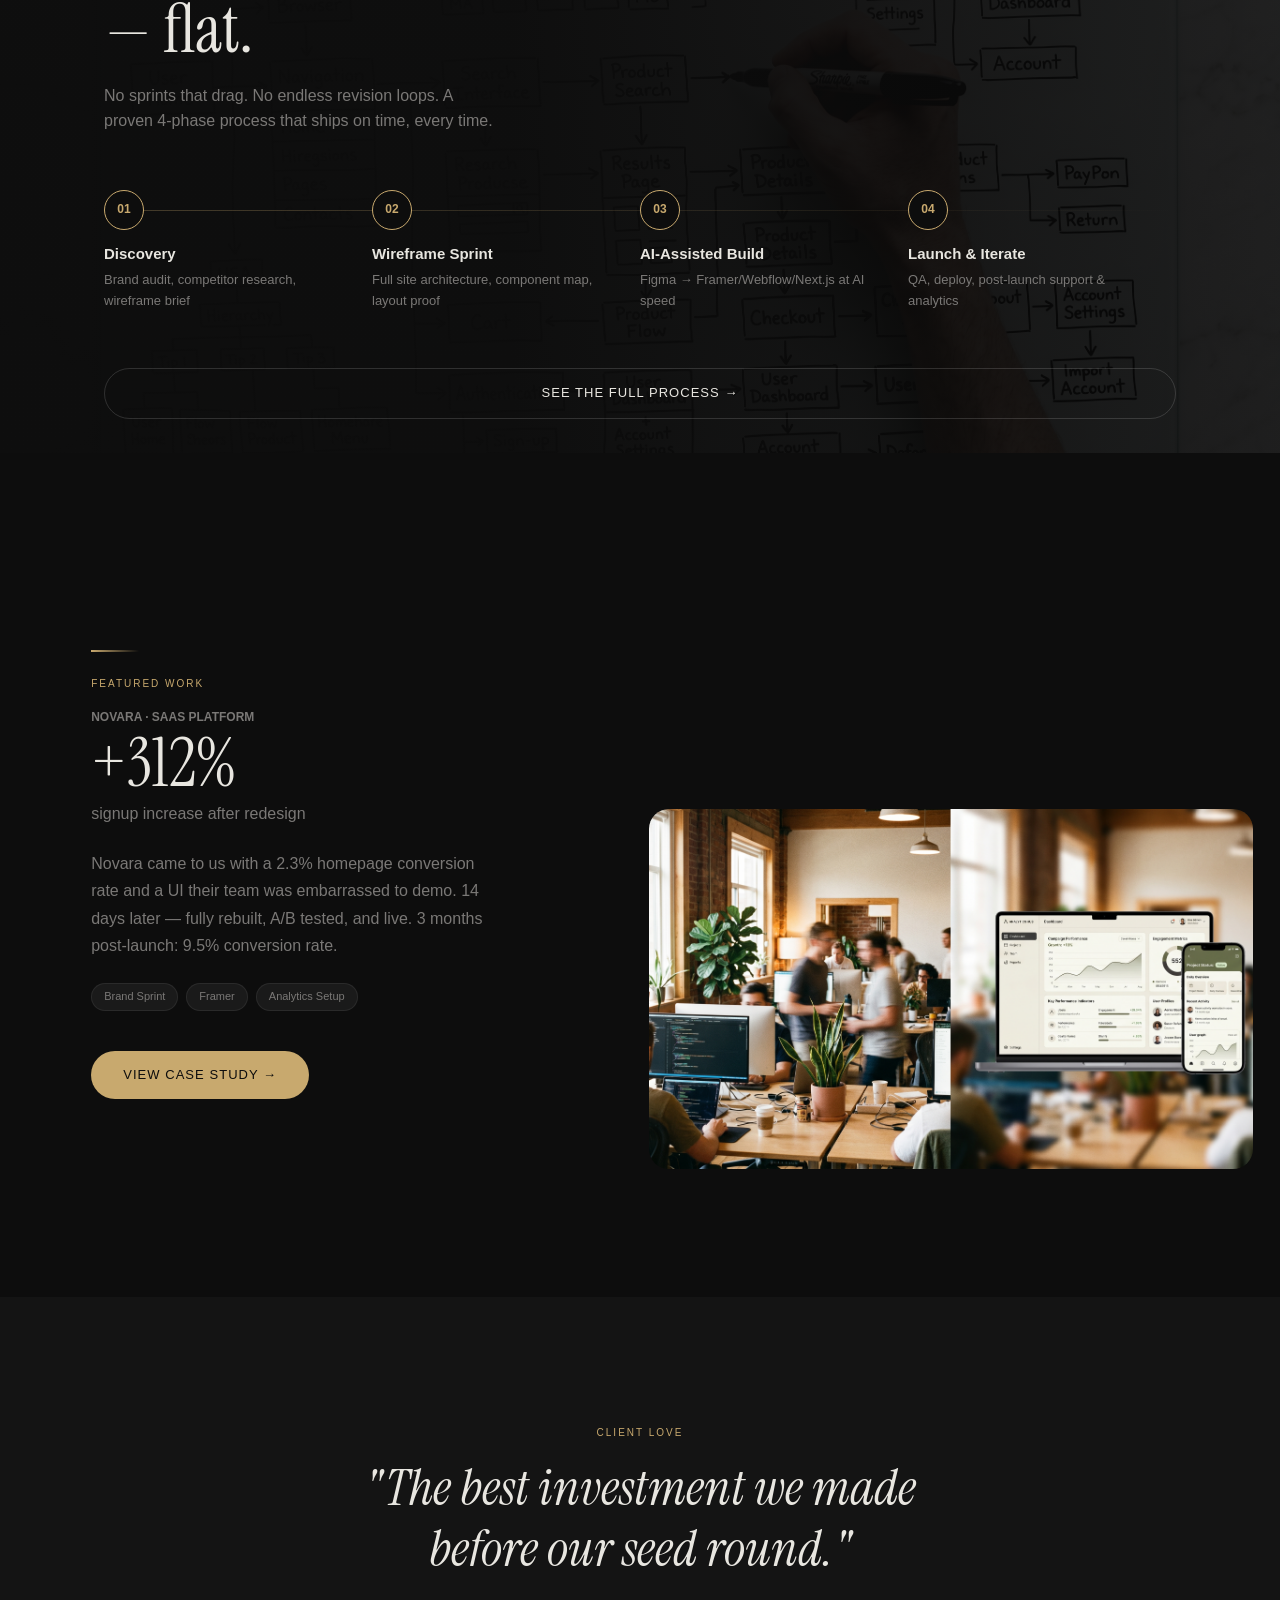
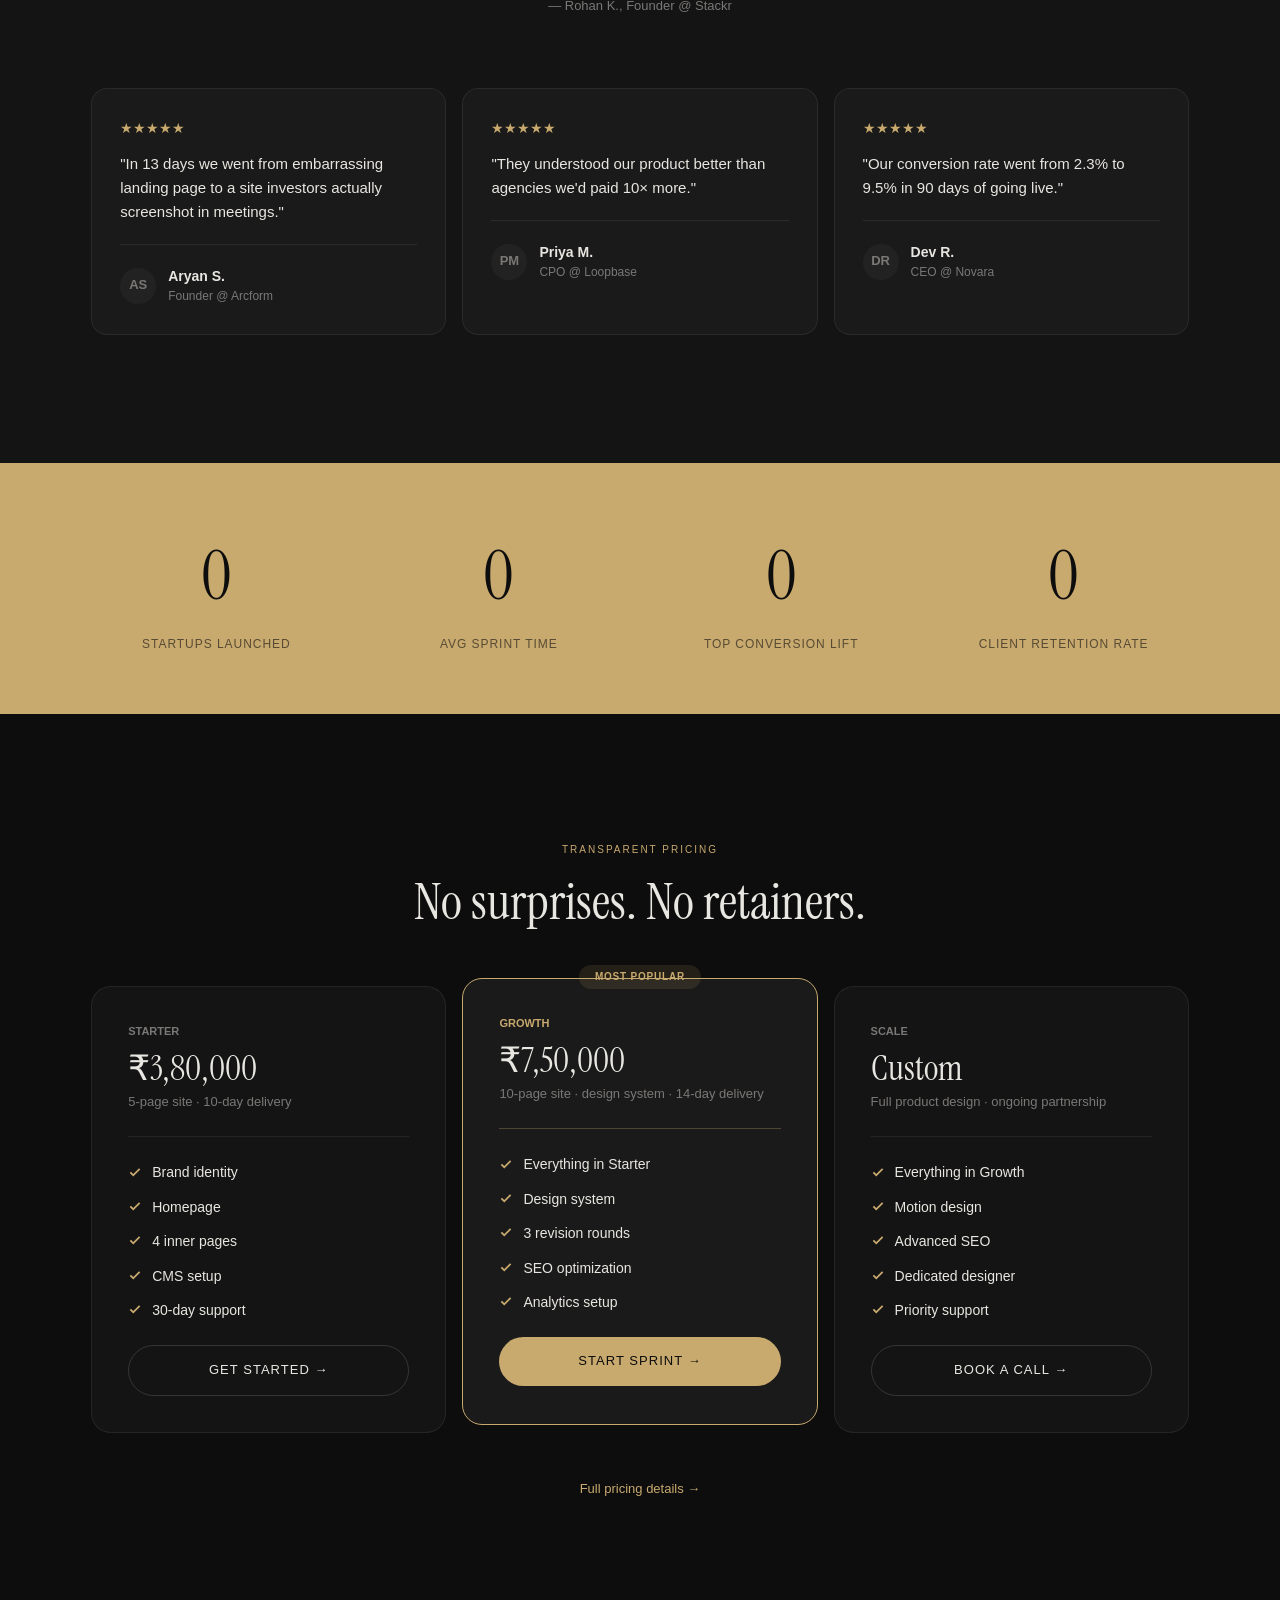
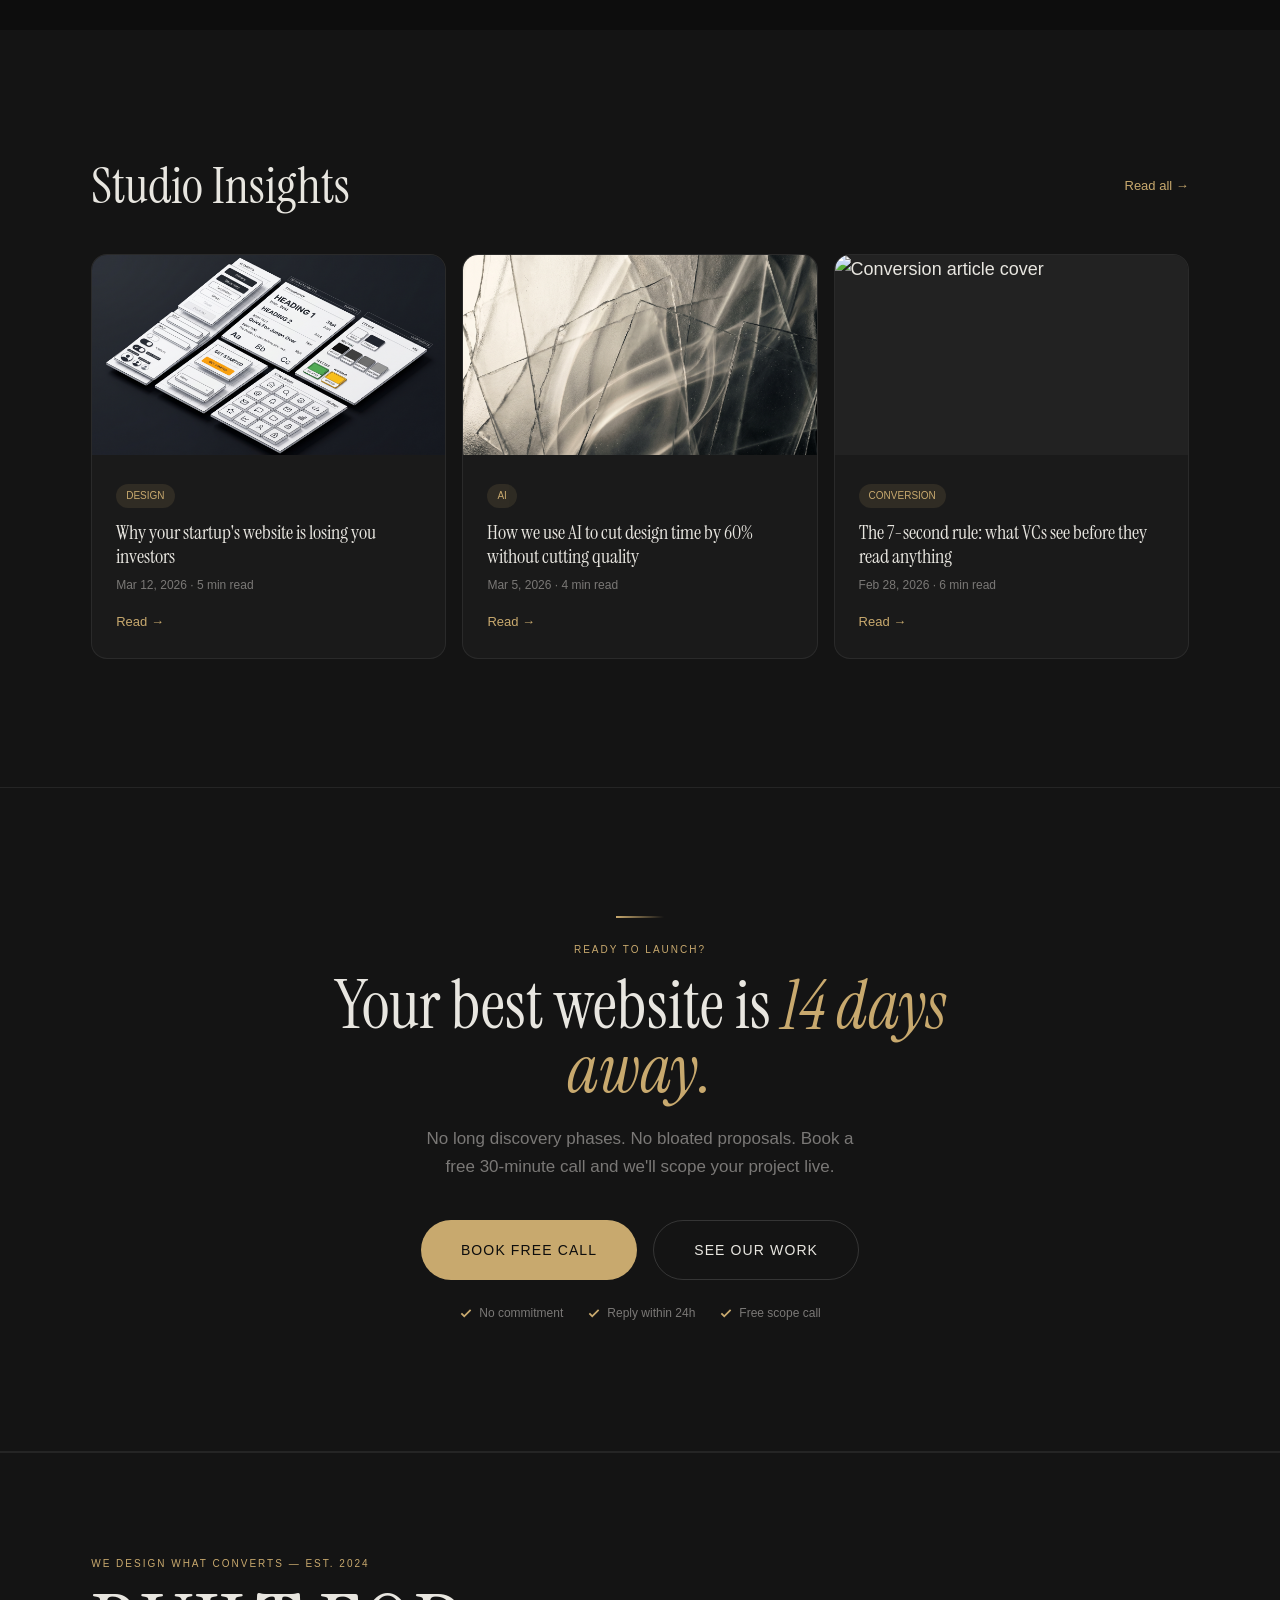
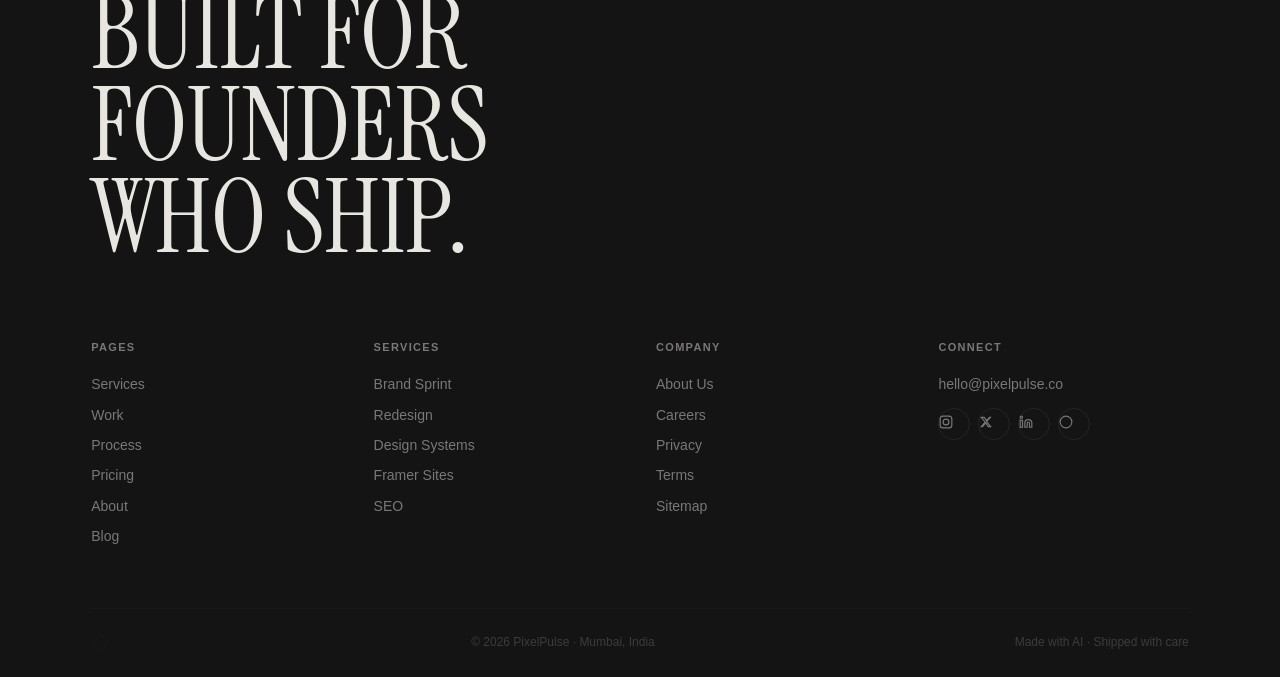
==== commit adbceb52: "Update location to Mumbai" ====
--- a/index.html
+++ b/index.html
@@ -632,7 +632,7 @@
         </div>
         <div class="footer-bottom">
           <svg class="footer-bottom-logo" width="20" height="20" viewBox="0 0 48 48" fill="none"><path d="M24 4L44 24L24 44L4 24L24 4Z" stroke="var(--text-faint)" stroke-width="1.5" fill="none"/></svg>
-          <span>© 2026 PixelPulse · Jammu, India</span>
+          <span>© 2026 PixelPulse · Mumbai, India</span>
           <span>Made with AI · Shipped with care</span>
         </div>
       </div>
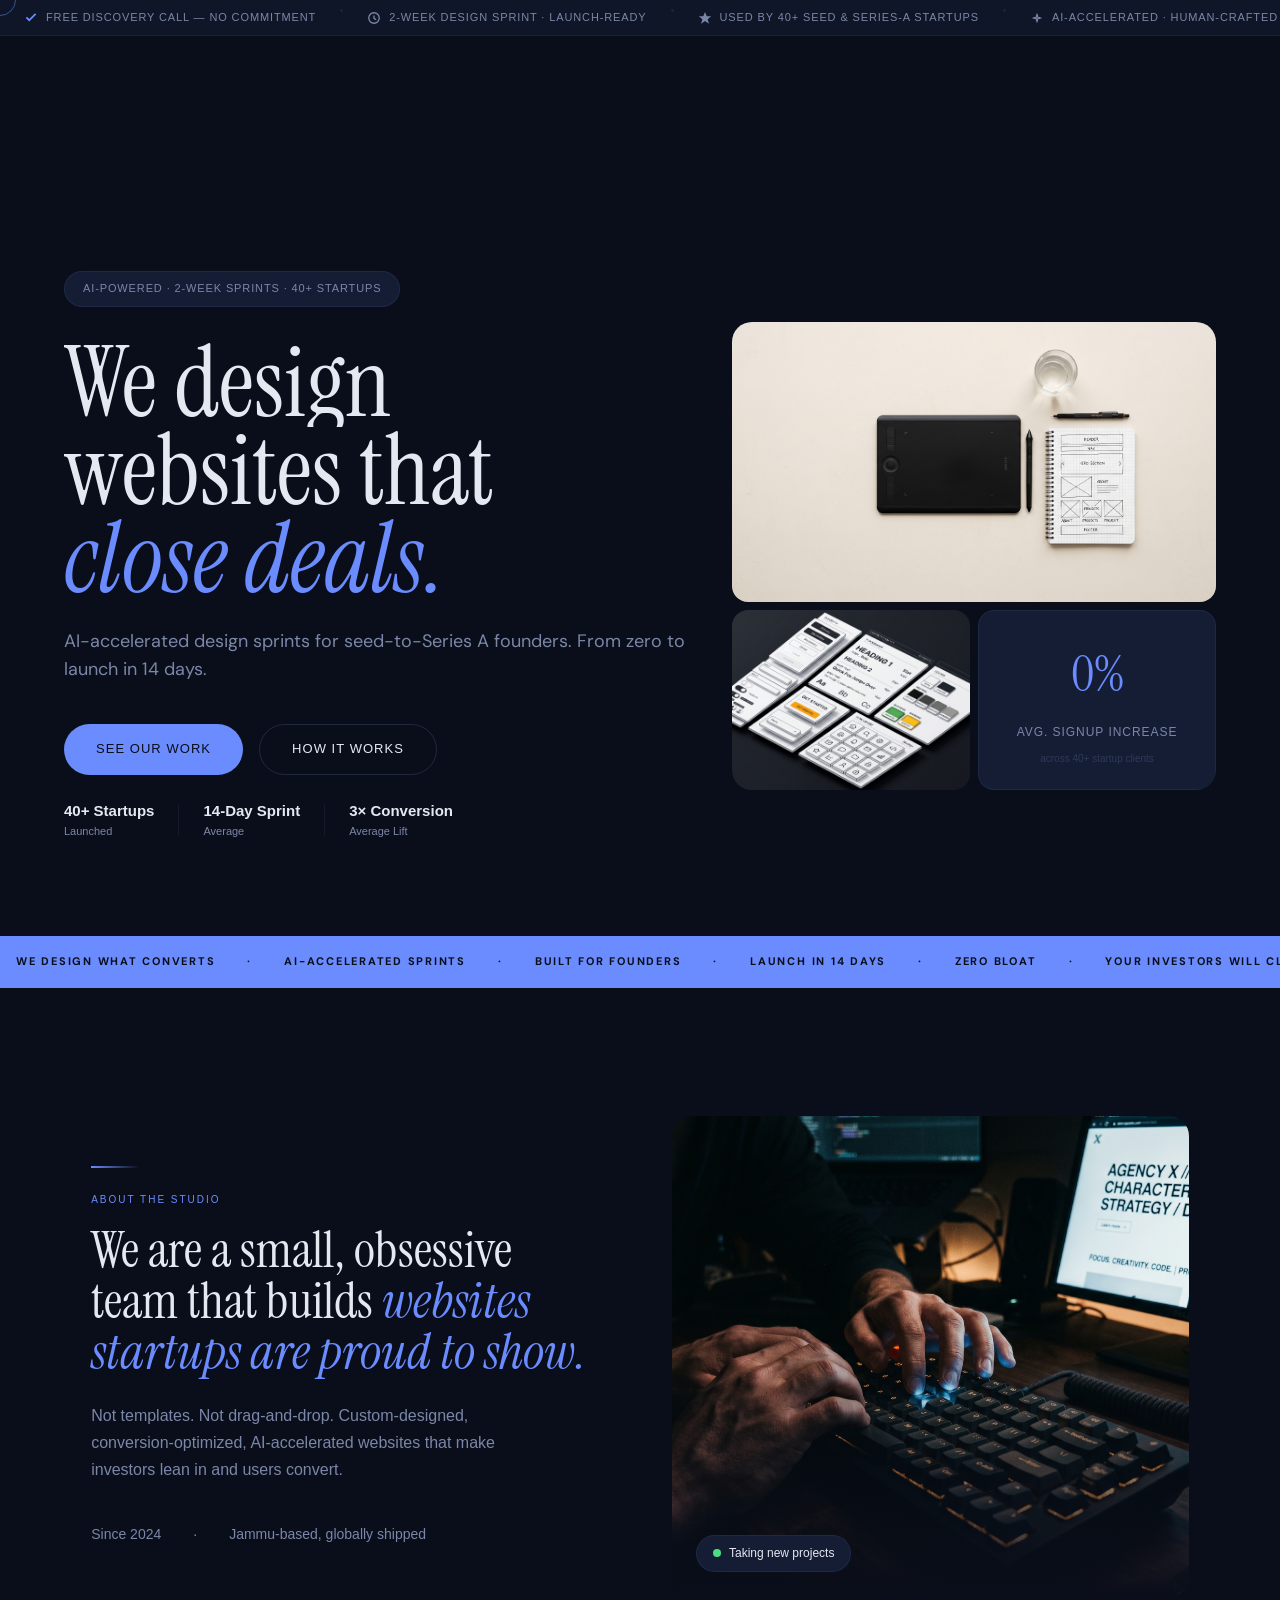
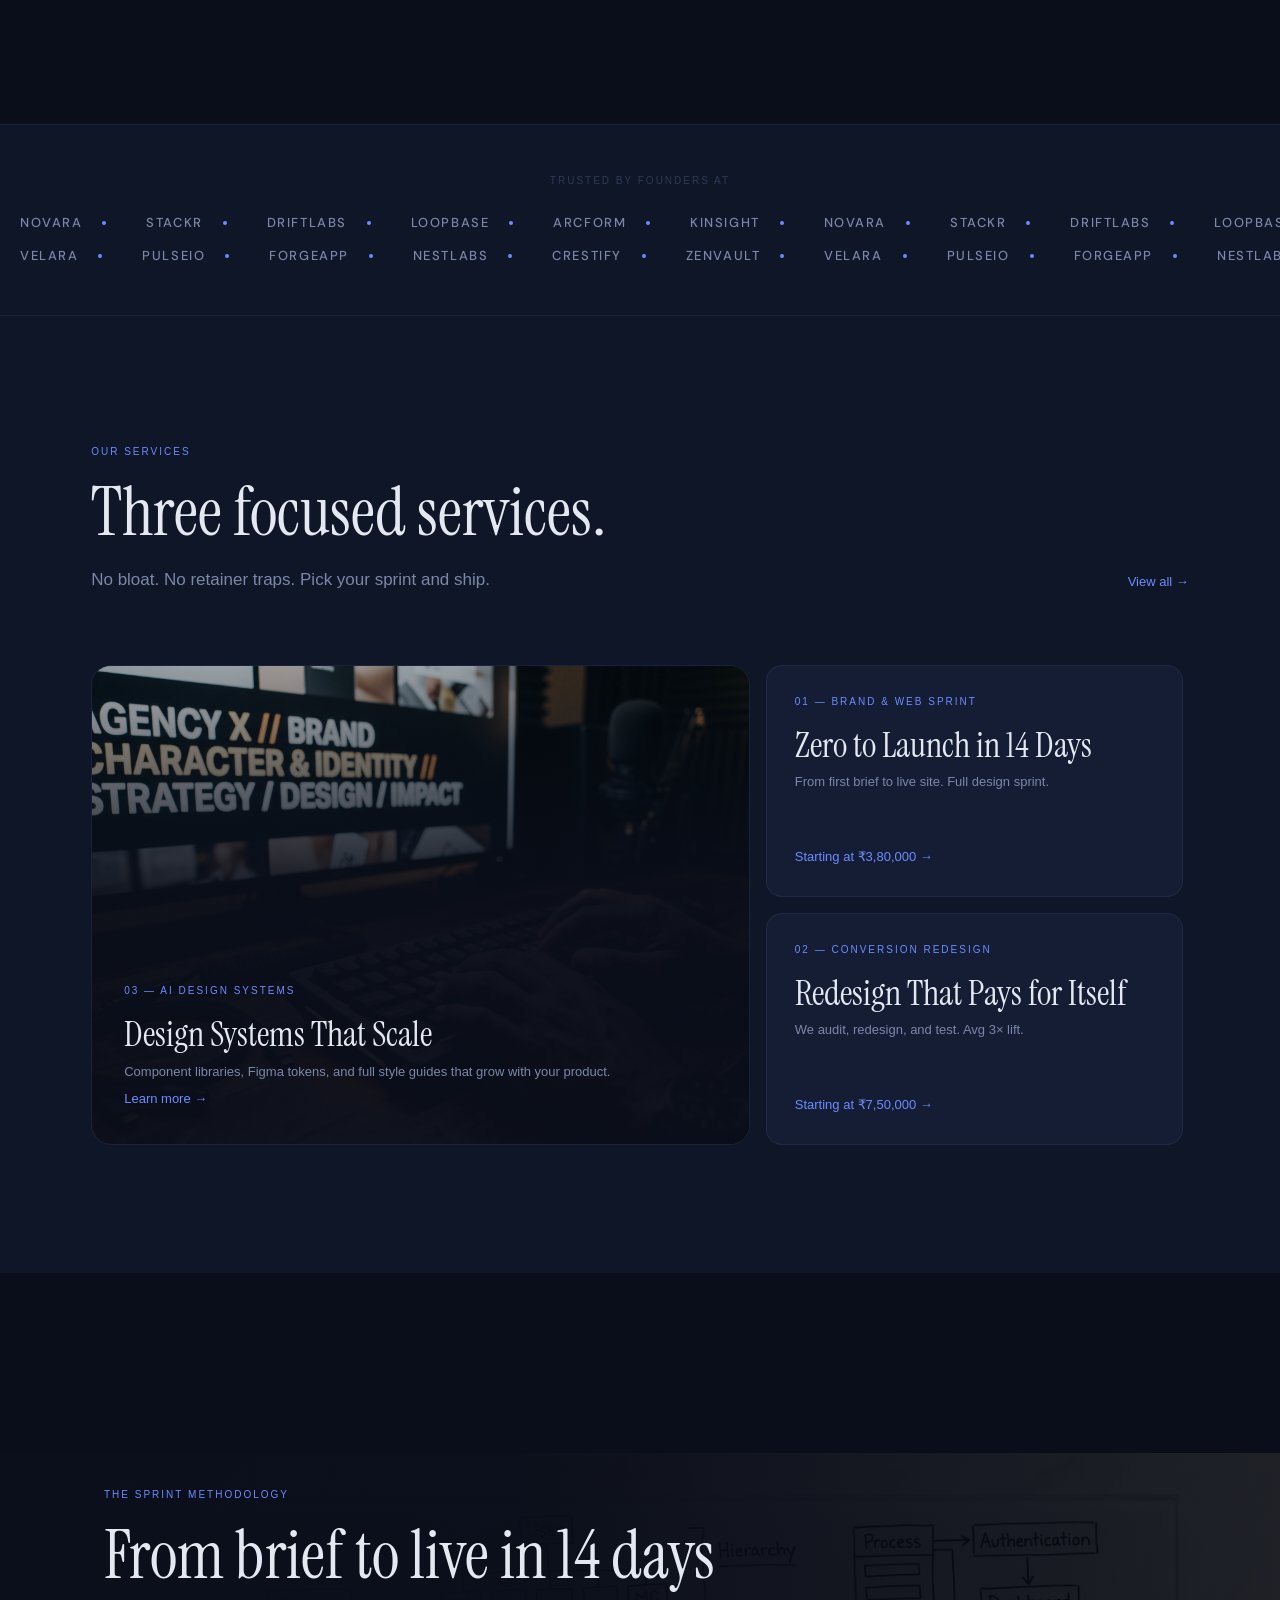
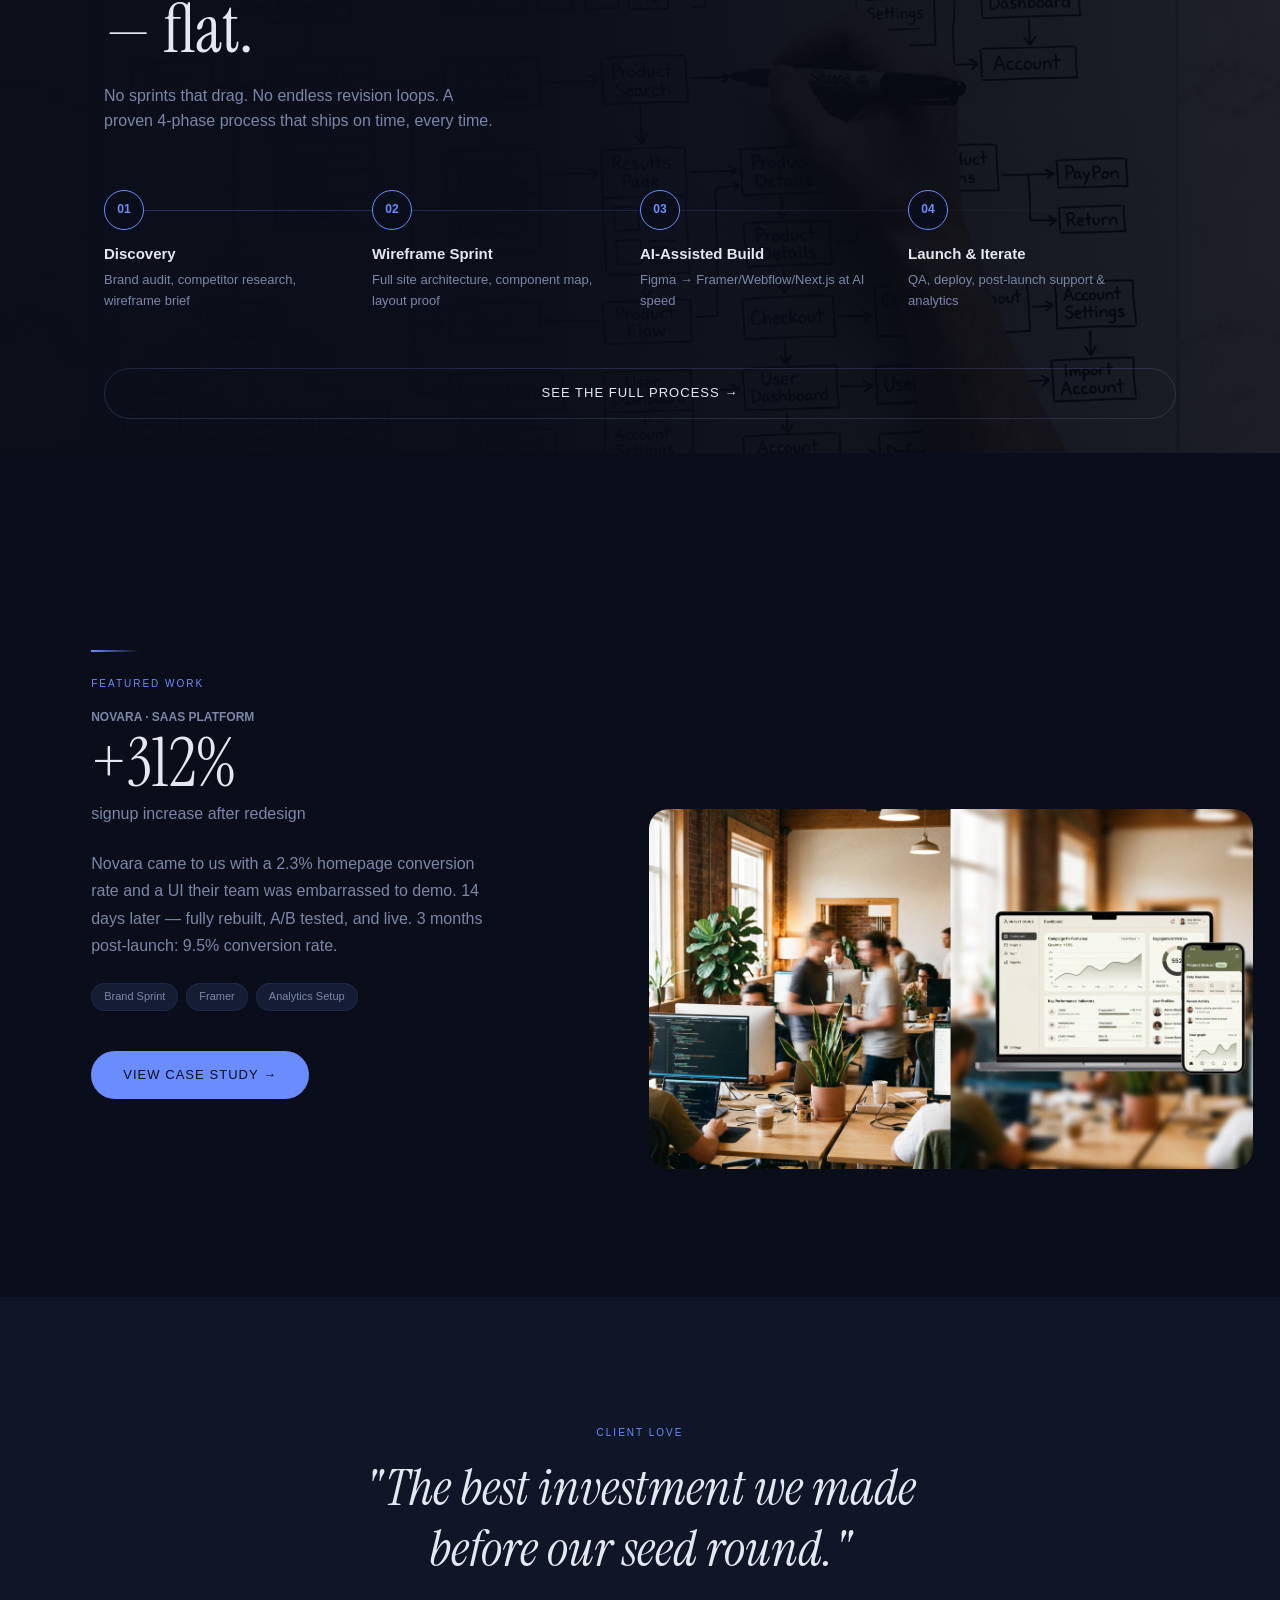
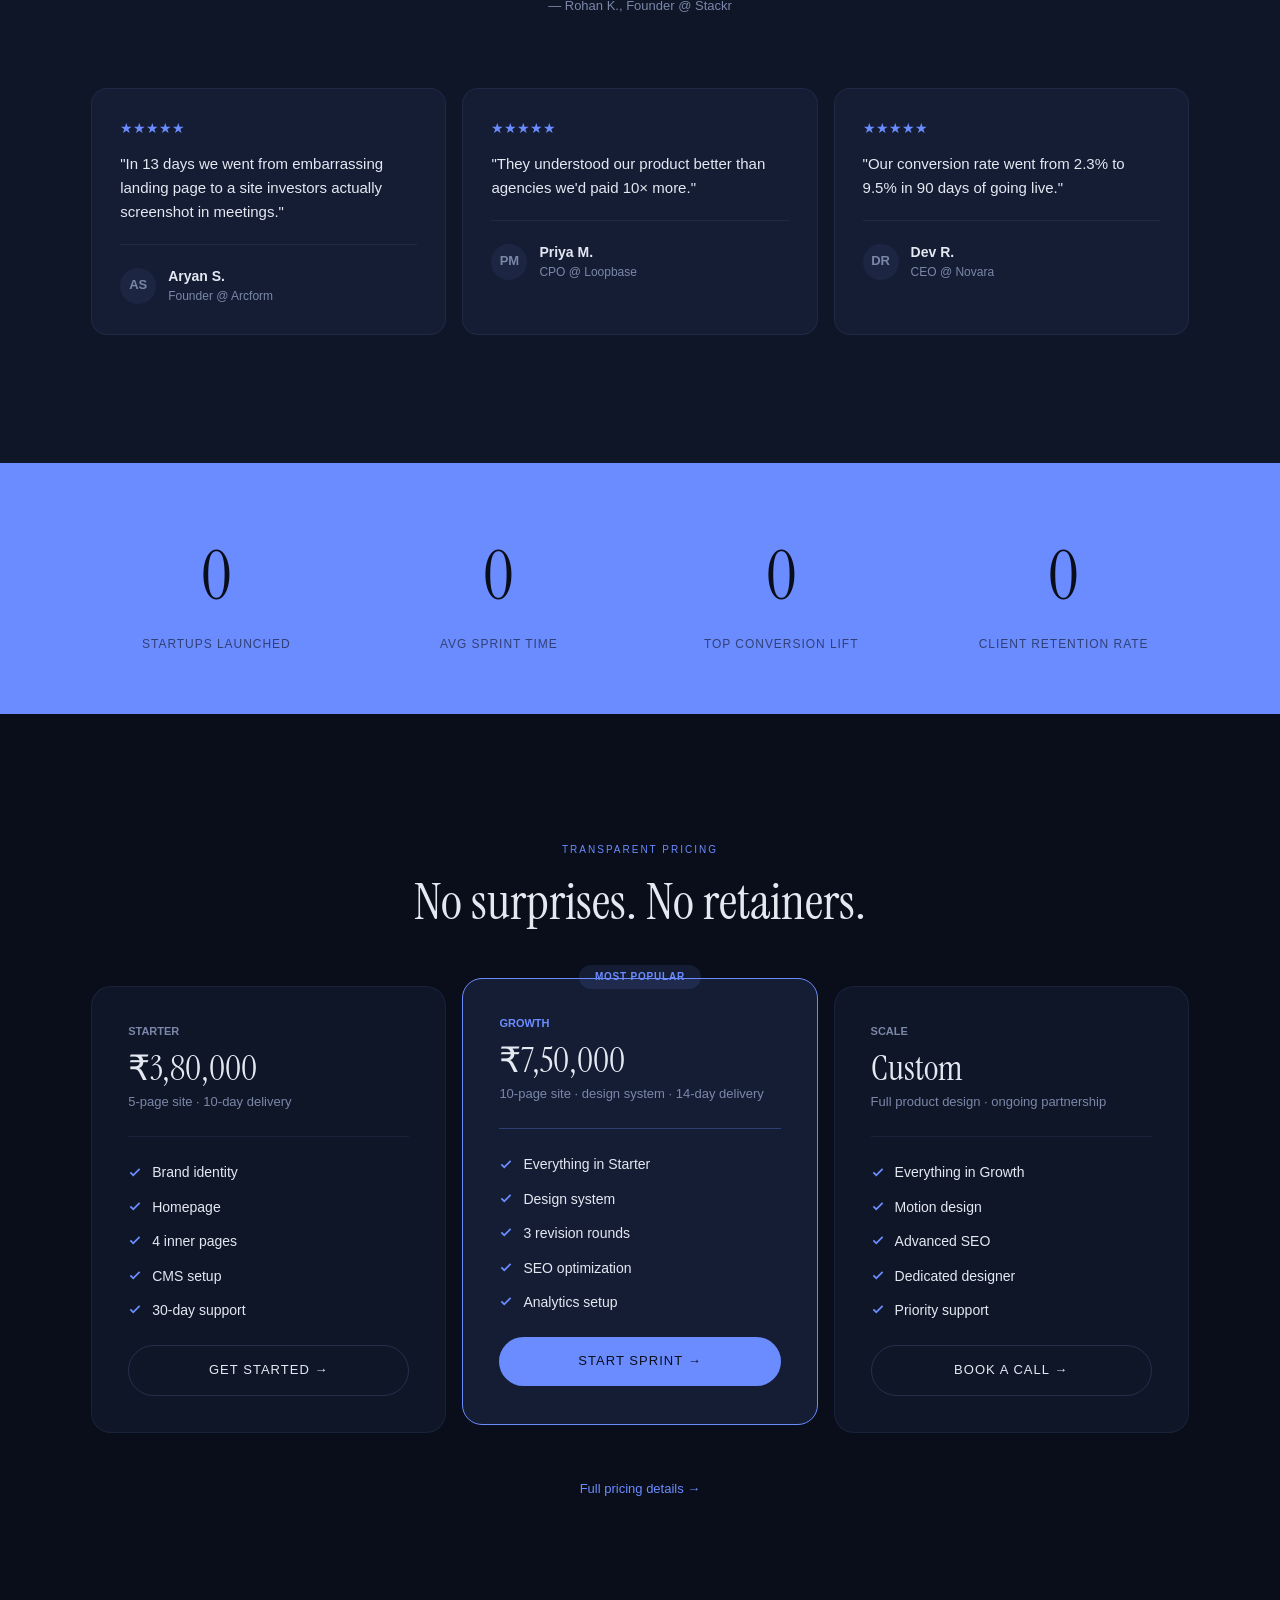
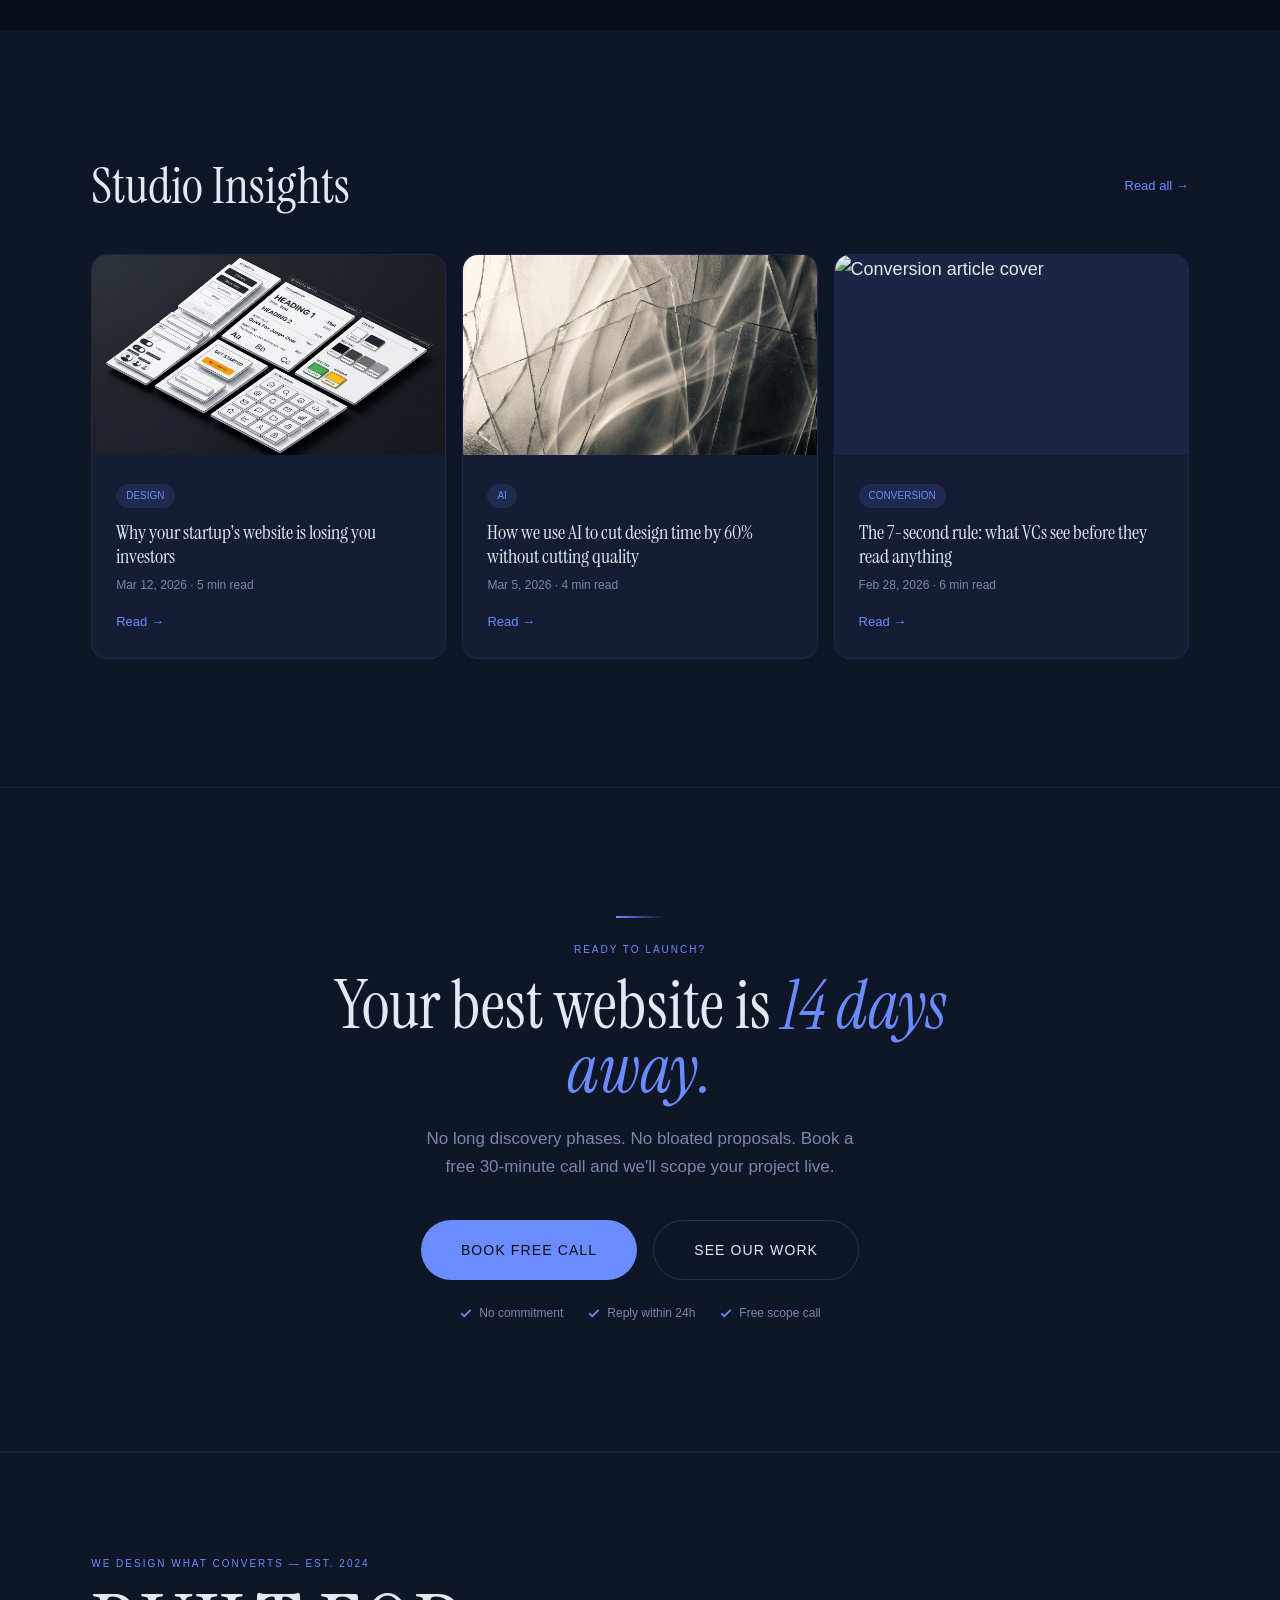
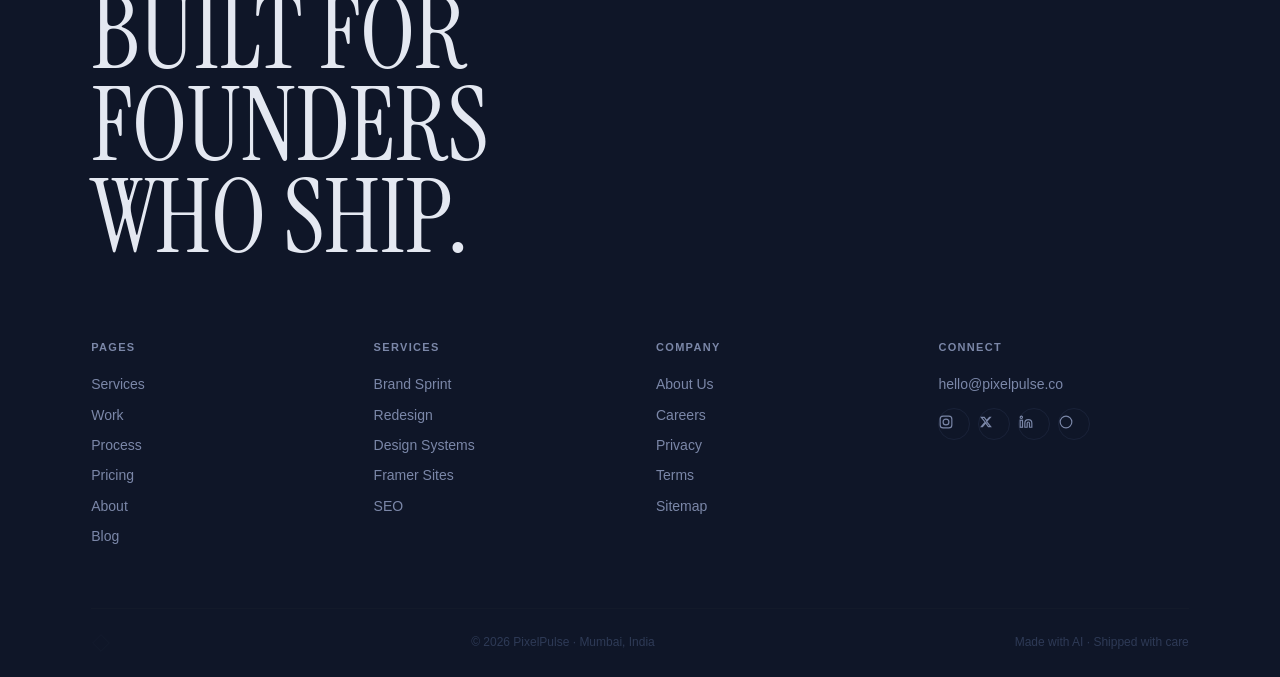
==== commit d04b0396: "Frame scroll hero: index.html" ====
--- a/index.html
+++ b/index.html
@@ -121,9 +121,7 @@
     <!-- ═══ SECTION 1: HERO ═══ -->
     <section class="hero-outer" aria-label="Hero">
       <div class="hero-inner">
-        <video class="hero-video" autoplay muted loop playsinline preload="metadata" aria-hidden="true">
-          <source src="./assets/flow-1.mp4" type="video/mp4">
-        </video>
+        <canvas id="hero-canvas" class="hero-canvas" aria-hidden="true"></canvas>
         <div class="hero-overlay" aria-hidden="true"></div>
         <div class="hero-content">
           <div class="hero-left">
--- a/css/tokens.css
+++ b/css/tokens.css
@@ -3,20 +3,20 @@
    ━━━━━━━━━━━━━━━━━━━━━━━━━━━━━━━━━━━━━ */
 
 :root {
-  /* Colors */
-  --bg:              #0d0d0d;
-  --surface:         #141414;
-  --surface-2:       #1a1a1a;
-  --surface-3:       #222222;
-  --border:          rgba(255,255,255,0.07);
-  --border-strong:   rgba(255,255,255,0.14);
-  --text:            #e8e6e0;
-  --text-muted:      #7a7876;
-  --text-faint:      #3d3c3a;
-  --accent:          #c8a96e;
-  --accent-hover:    #b89455;
-  --accent-dim:      rgba(200,169,110,0.12);
-  --accent-glow:     rgba(200,169,110,0.08);
+  /* Colors — Premium Navy Blue */
+  --bg:              #0a0e1a;
+  --surface:         #0f1628;
+  --surface-2:       #151d35;
+  --surface-3:       #1c2541;
+  --border:          rgba(148,180,255,0.08);
+  --border-strong:   rgba(148,180,255,0.16);
+  --text:            #e4e8f1;
+  --text-muted:      #7b87a8;
+  --text-faint:      #2e3a56;
+  --accent:          #6b8cff;
+  --accent-hover:    #5474e8;
+  --accent-dim:      rgba(107,140,255,0.12);
+  --accent-glow:     rgba(107,140,255,0.08);
   --error:           #ef4444;
 
   /* Easing */
--- a/css/components.css
+++ b/css/components.css
@@ -27,7 +27,7 @@
 }
 .btn-pill.btn-accent:hover {
   background: var(--accent-hover);
-  box-shadow: 0 8px 32px rgba(200,169,110,0.25);
+  box-shadow: 0 8px 32px rgba(107,140,255,0.25);
 }
 .btn-pill.btn-outline {
   background: transparent;
@@ -105,7 +105,7 @@
   opacity: 0;
   pointer-events: none;
   transition: all 400ms var(--ease-spring);
-  background: rgba(13,13,13,0.75);
+  background: rgba(10,14,26,0.80);
   backdrop-filter: blur(24px) saturate(1.8);
   -webkit-backdrop-filter: blur(24px) saturate(1.8);
   border: 1px solid rgba(255,255,255,0.08);
@@ -124,7 +124,7 @@
 .floating-nav.scrolled-light .nav-logo,
 .floating-nav.scrolled-light .nav-link,
 .floating-nav.scrolled-light .nav-wordmark {
-  color: #0d0d0d;
+  color: #0a0e1a;
 }
 .nav-inner {
   display: flex;
@@ -559,7 +559,7 @@
 .cursor-ring {
   width: 32px;
   height: 32px;
-  border: 1.5px solid rgba(200,169,110,0.5);
+  border: 1.5px solid rgba(107,140,255,0.5);
   border-radius: 50%;
   position: fixed;
   pointer-events: none;
--- a/css/pages/home.css
+++ b/css/pages/home.css
@@ -25,7 +25,7 @@
   position: absolute;
   inset: 0;
   z-index: 1;
-  background: linear-gradient(135deg, rgba(13,13,13,0.92) 45%, rgba(13,13,13,0.6) 100%);
+  background: linear-gradient(135deg, rgba(10,14,26,0.92) 45%, rgba(10,14,26,0.6) 100%);
 }
 .hero-content {
   position: absolute;
@@ -321,7 +321,7 @@
 .service-card-large .card-gradient {
   position: absolute;
   inset: 0;
-  background: linear-gradient(to top, rgba(13,13,13,0.96) 50%, rgba(13,13,13,0.3) 100%);
+  background: linear-gradient(to top, rgba(10,14,26,0.96) 50%, rgba(10,14,26,0.3) 100%);
 }
 .service-card-large .card-content {
   position: absolute;
@@ -392,7 +392,7 @@
 .process-teaser-gradient {
   position: absolute;
   inset: 0;
-  background: linear-gradient(to right, rgba(13,13,13,0.97) 40%, rgba(13,13,13,0.5) 100%);
+  background: linear-gradient(to right, rgba(10,14,26,0.97) 40%, rgba(10,14,26,0.5) 100%);
   z-index: 1;
 }
 .process-teaser-content {
@@ -665,7 +665,7 @@
 .stat-item-label {
   font-family: 'Satoshi', sans-serif;
   font-size: 12px;
-  color: rgba(13,13,13,0.6);
+  color: rgba(10,14,26,0.6);
   text-transform: uppercase;
   letter-spacing: 0.08em;
   margin-top: 4px;
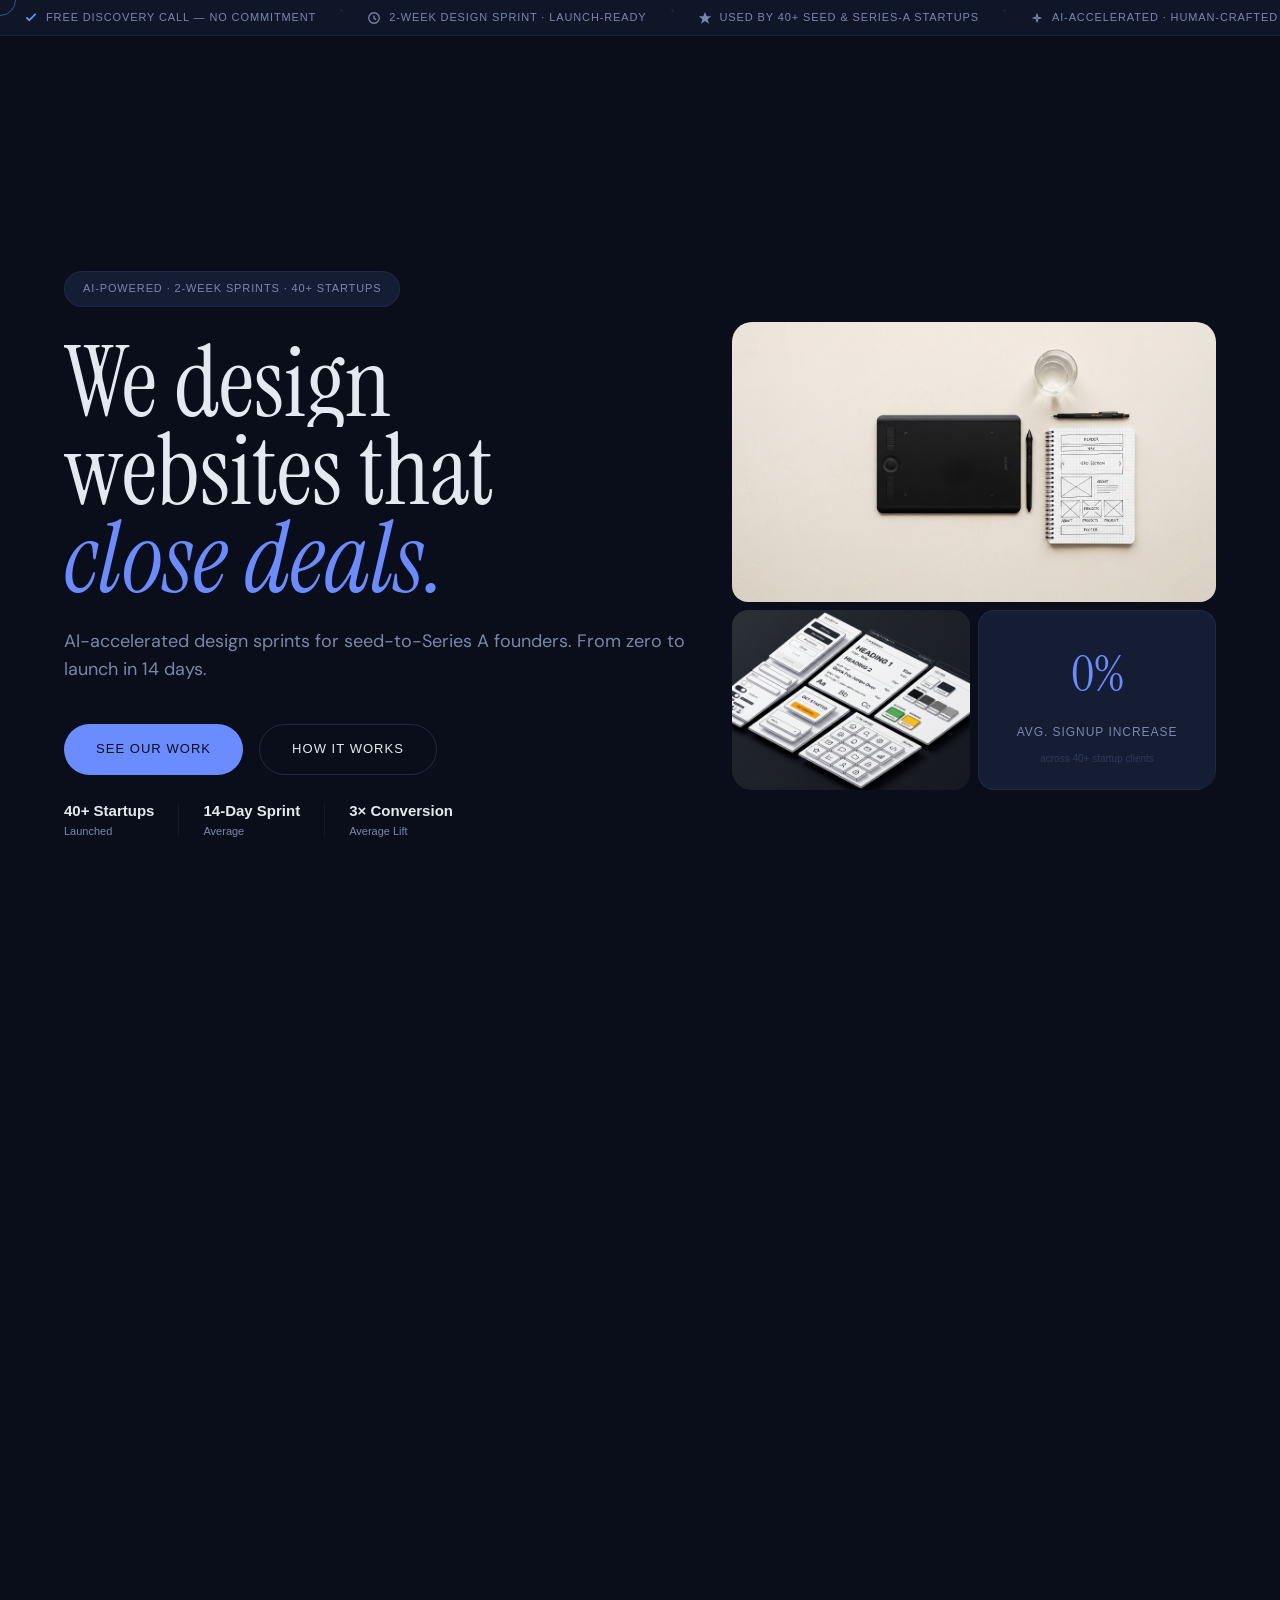
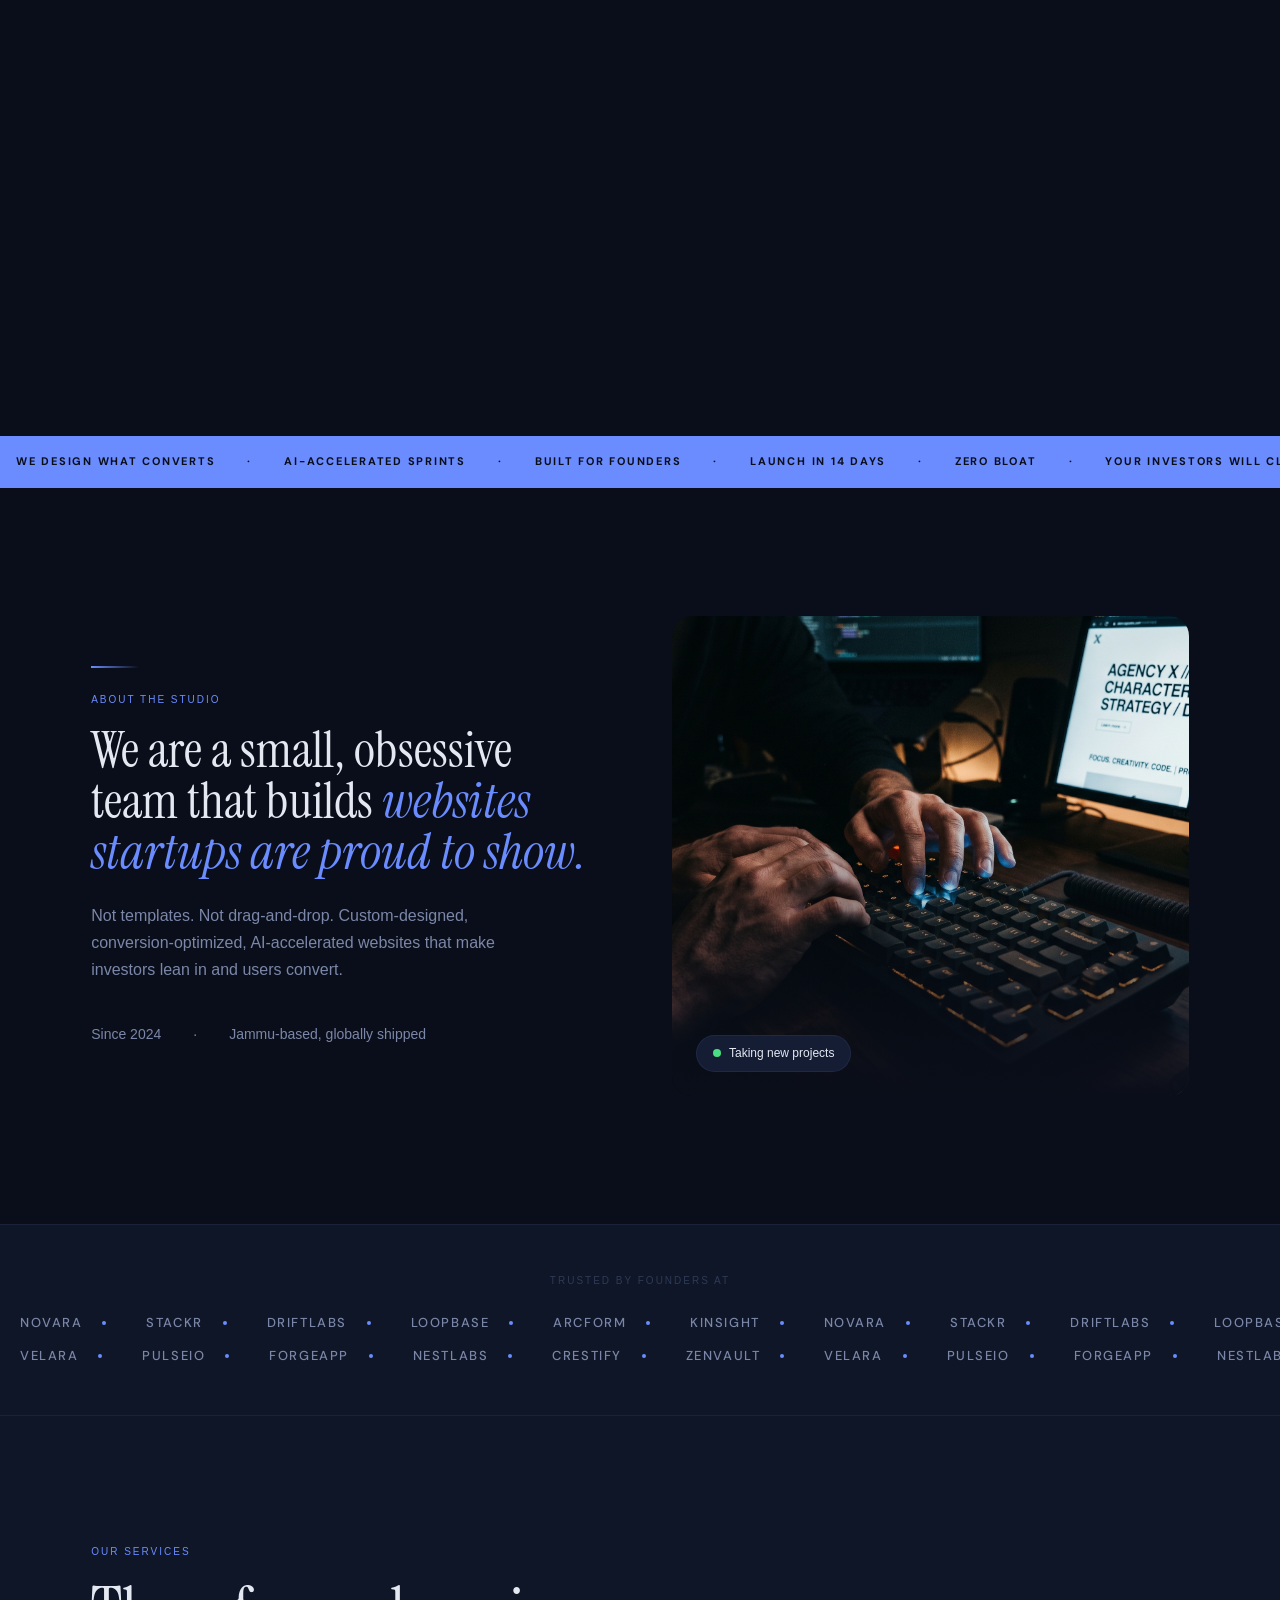
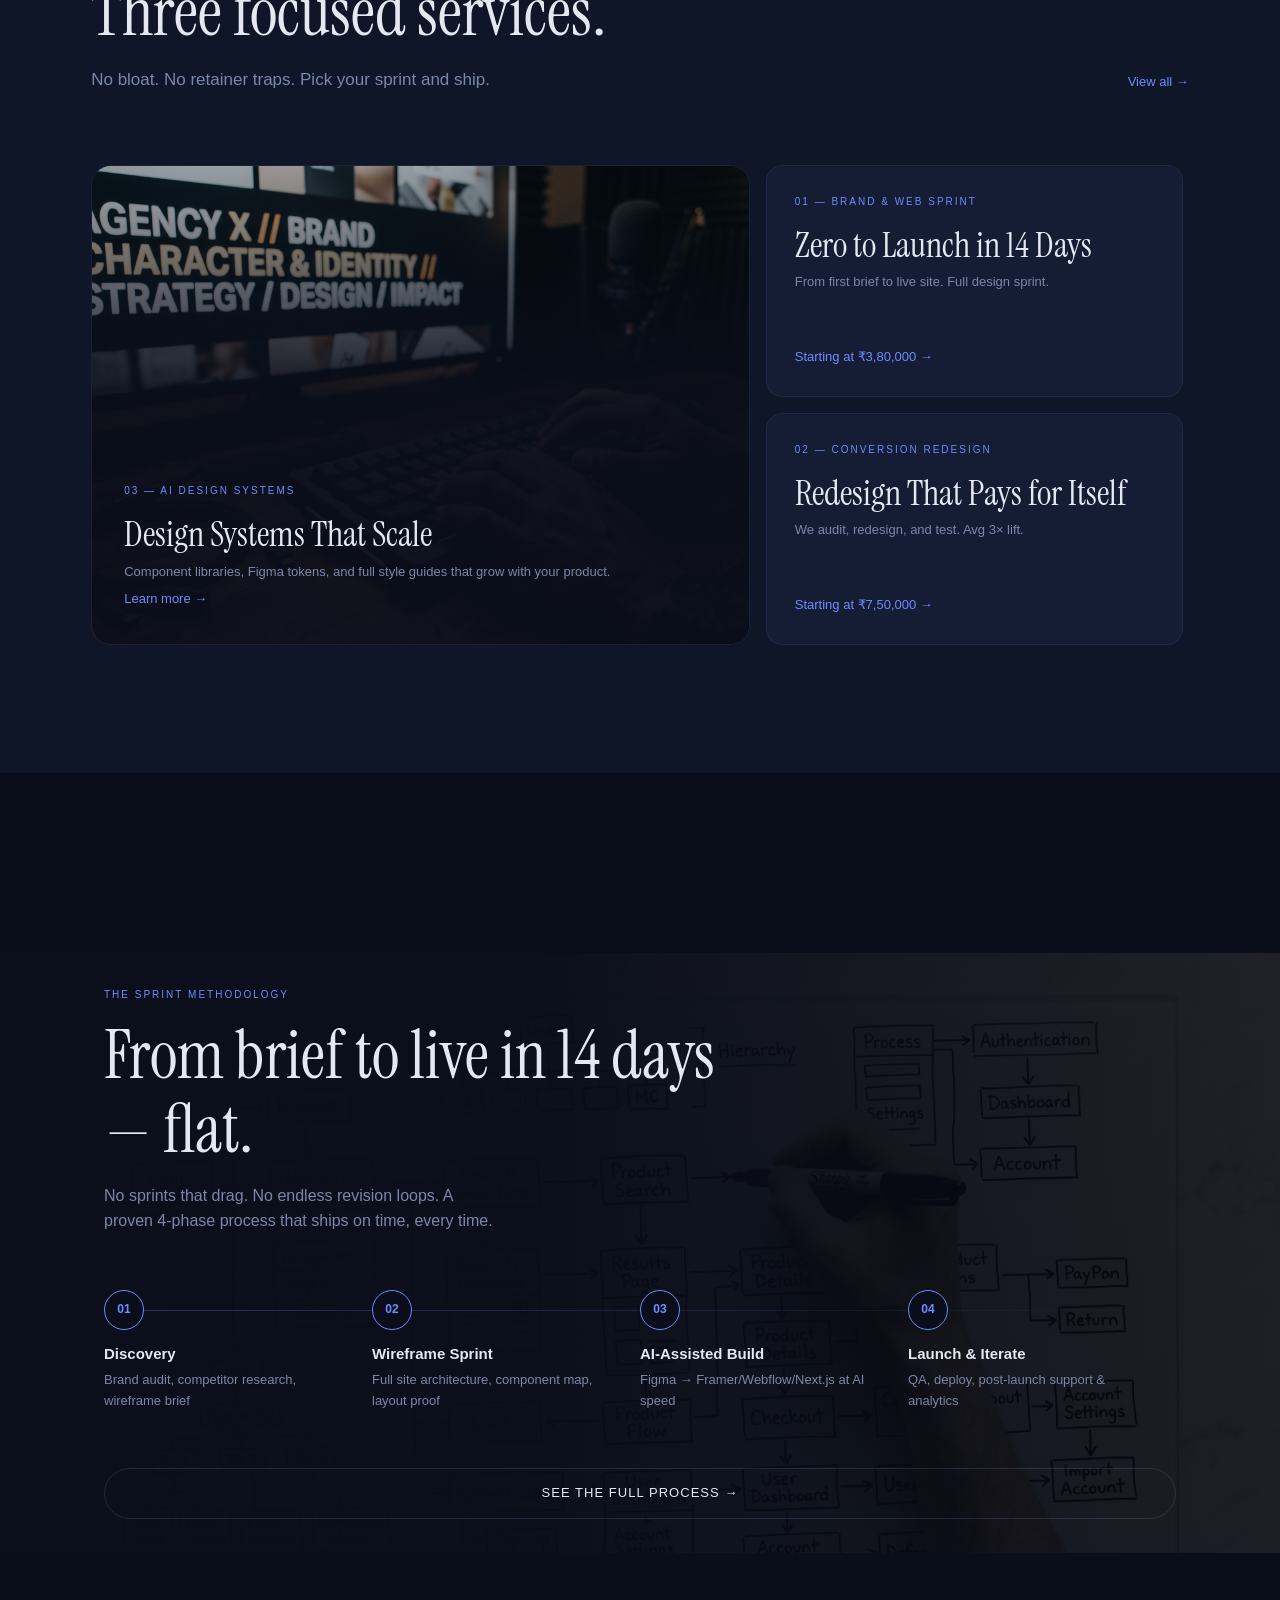
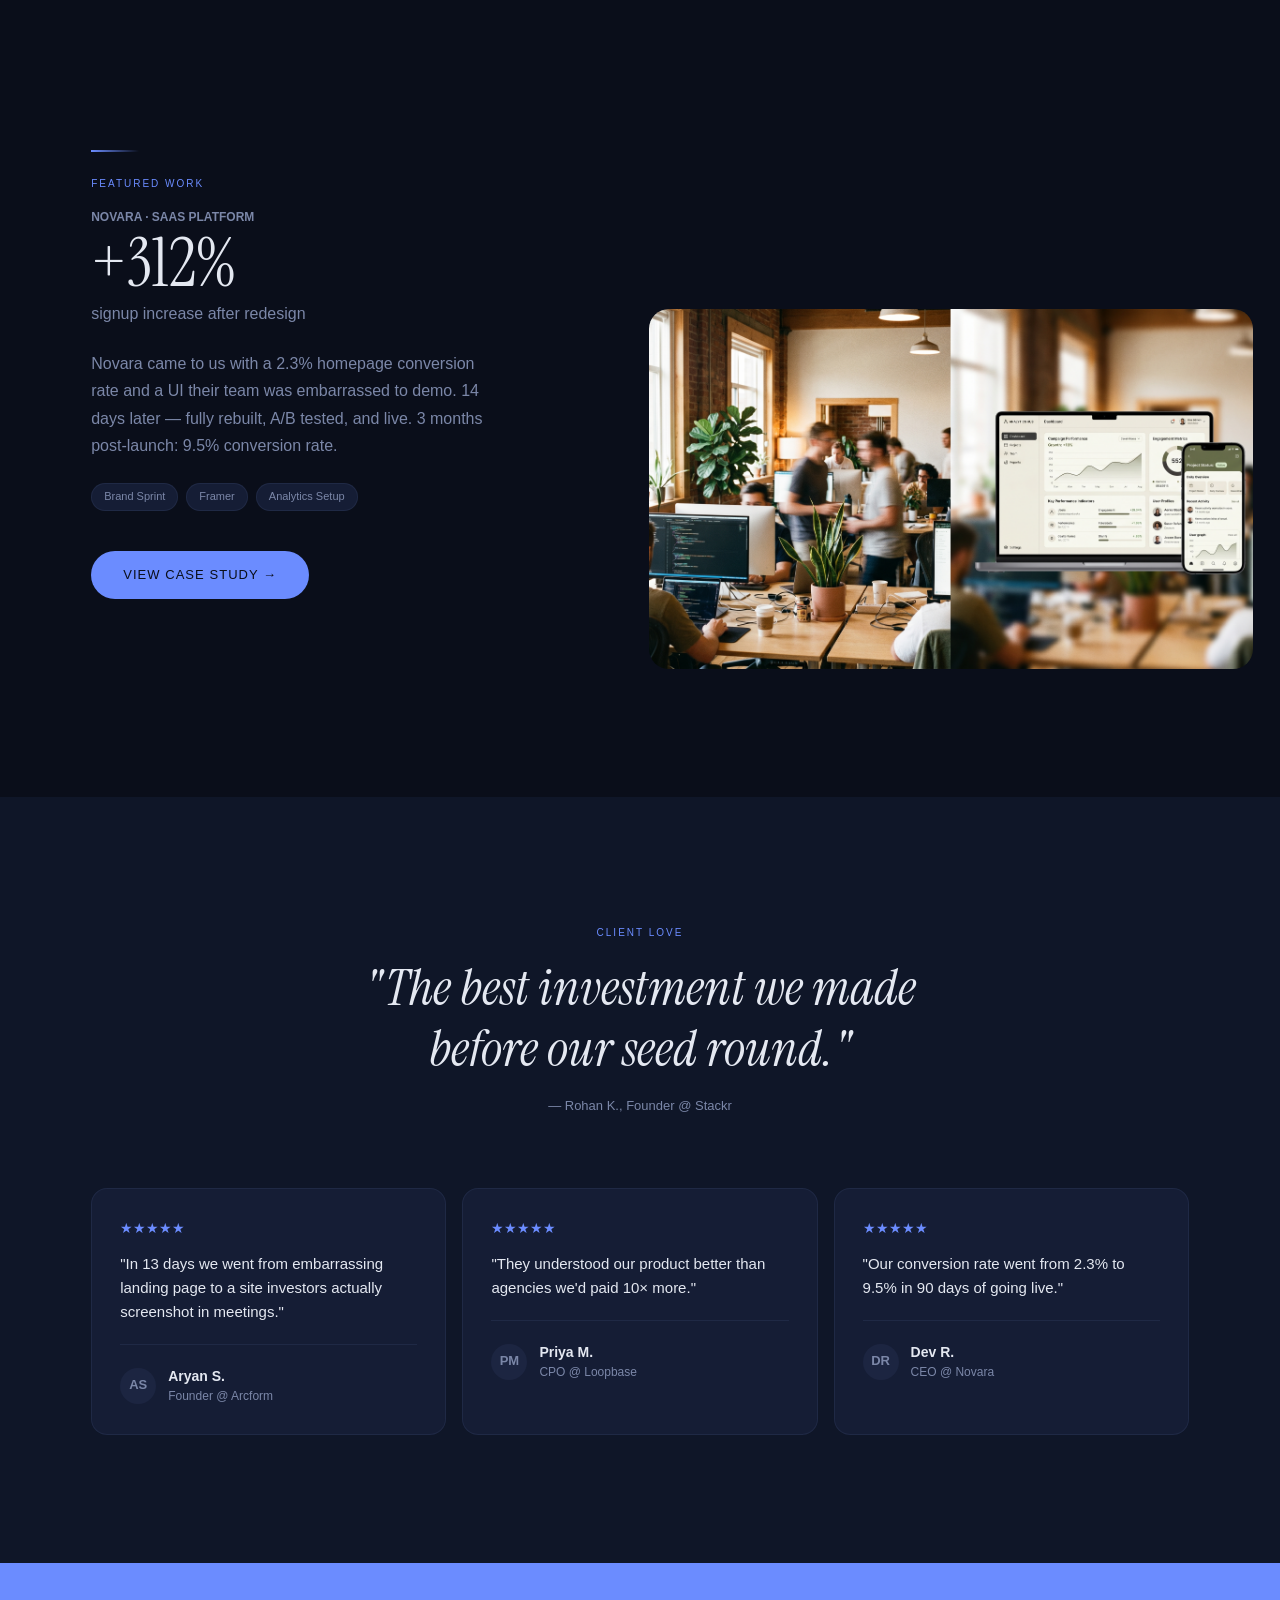
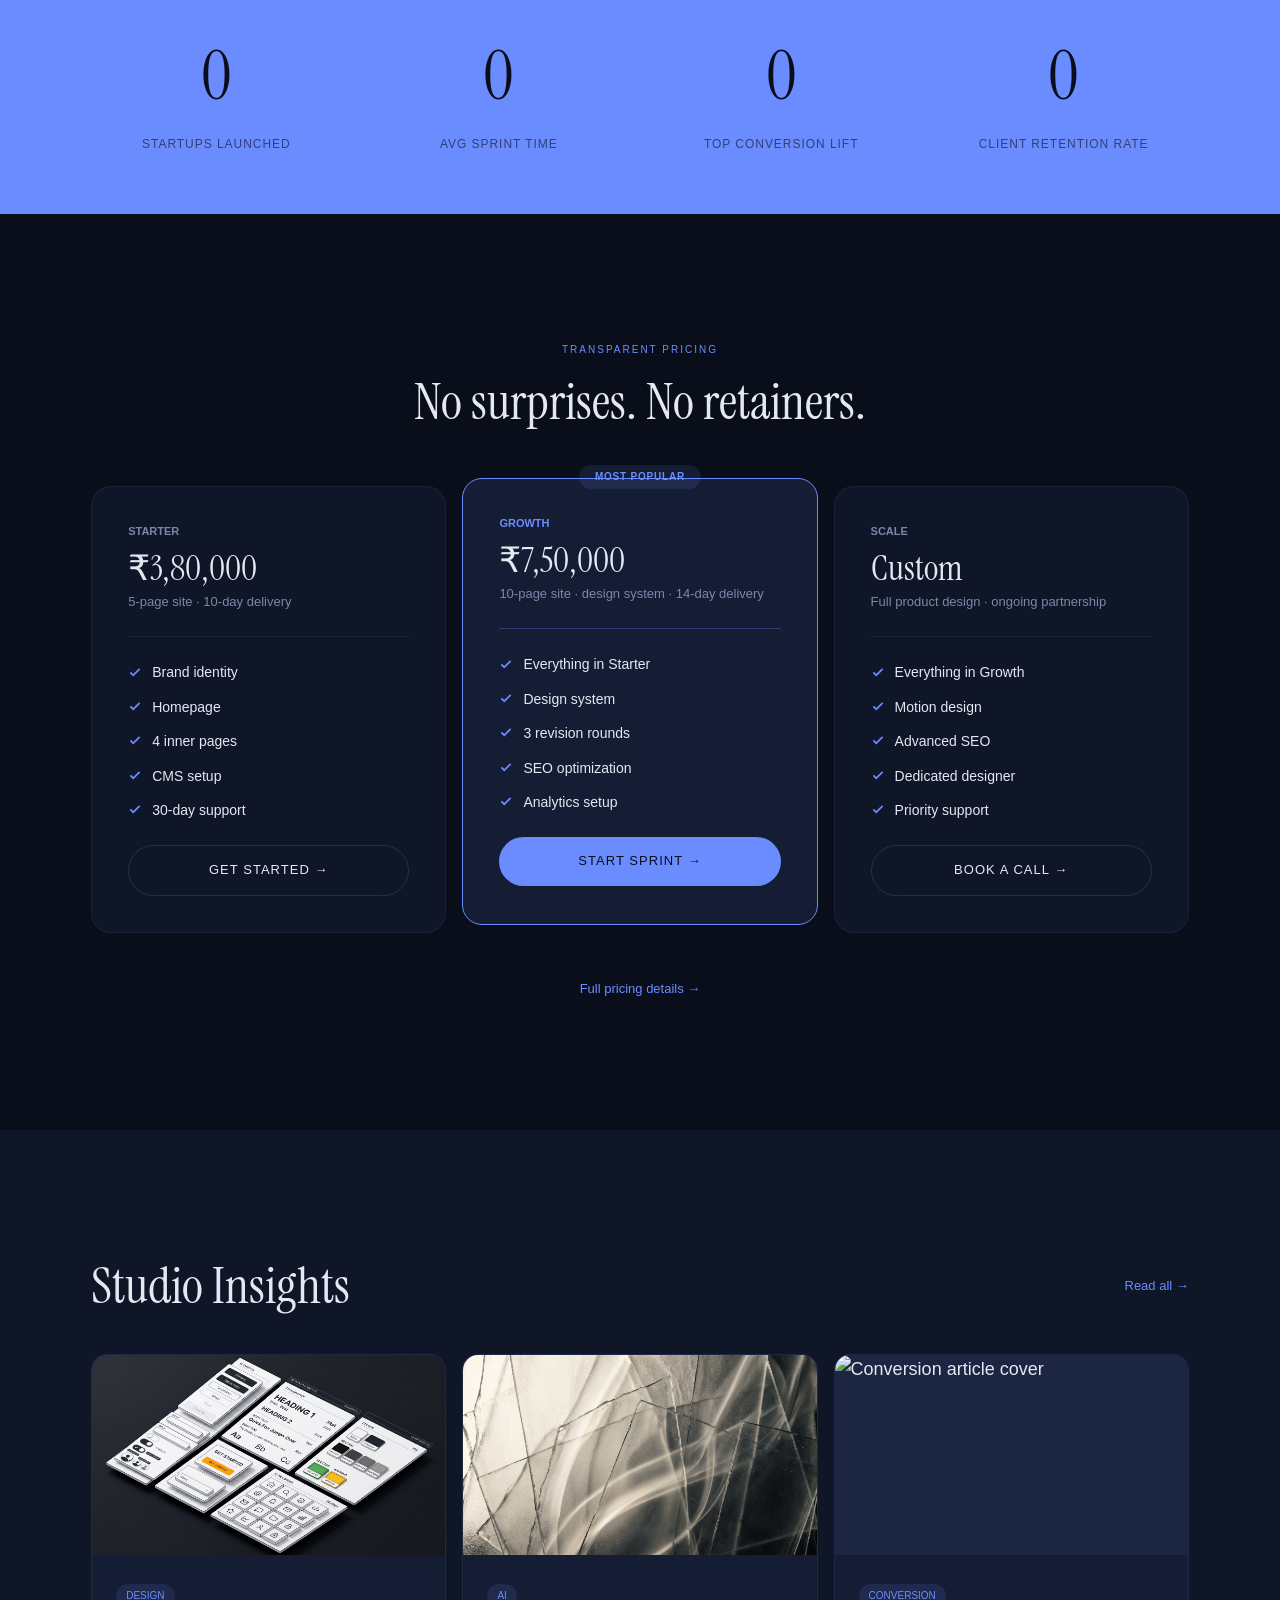
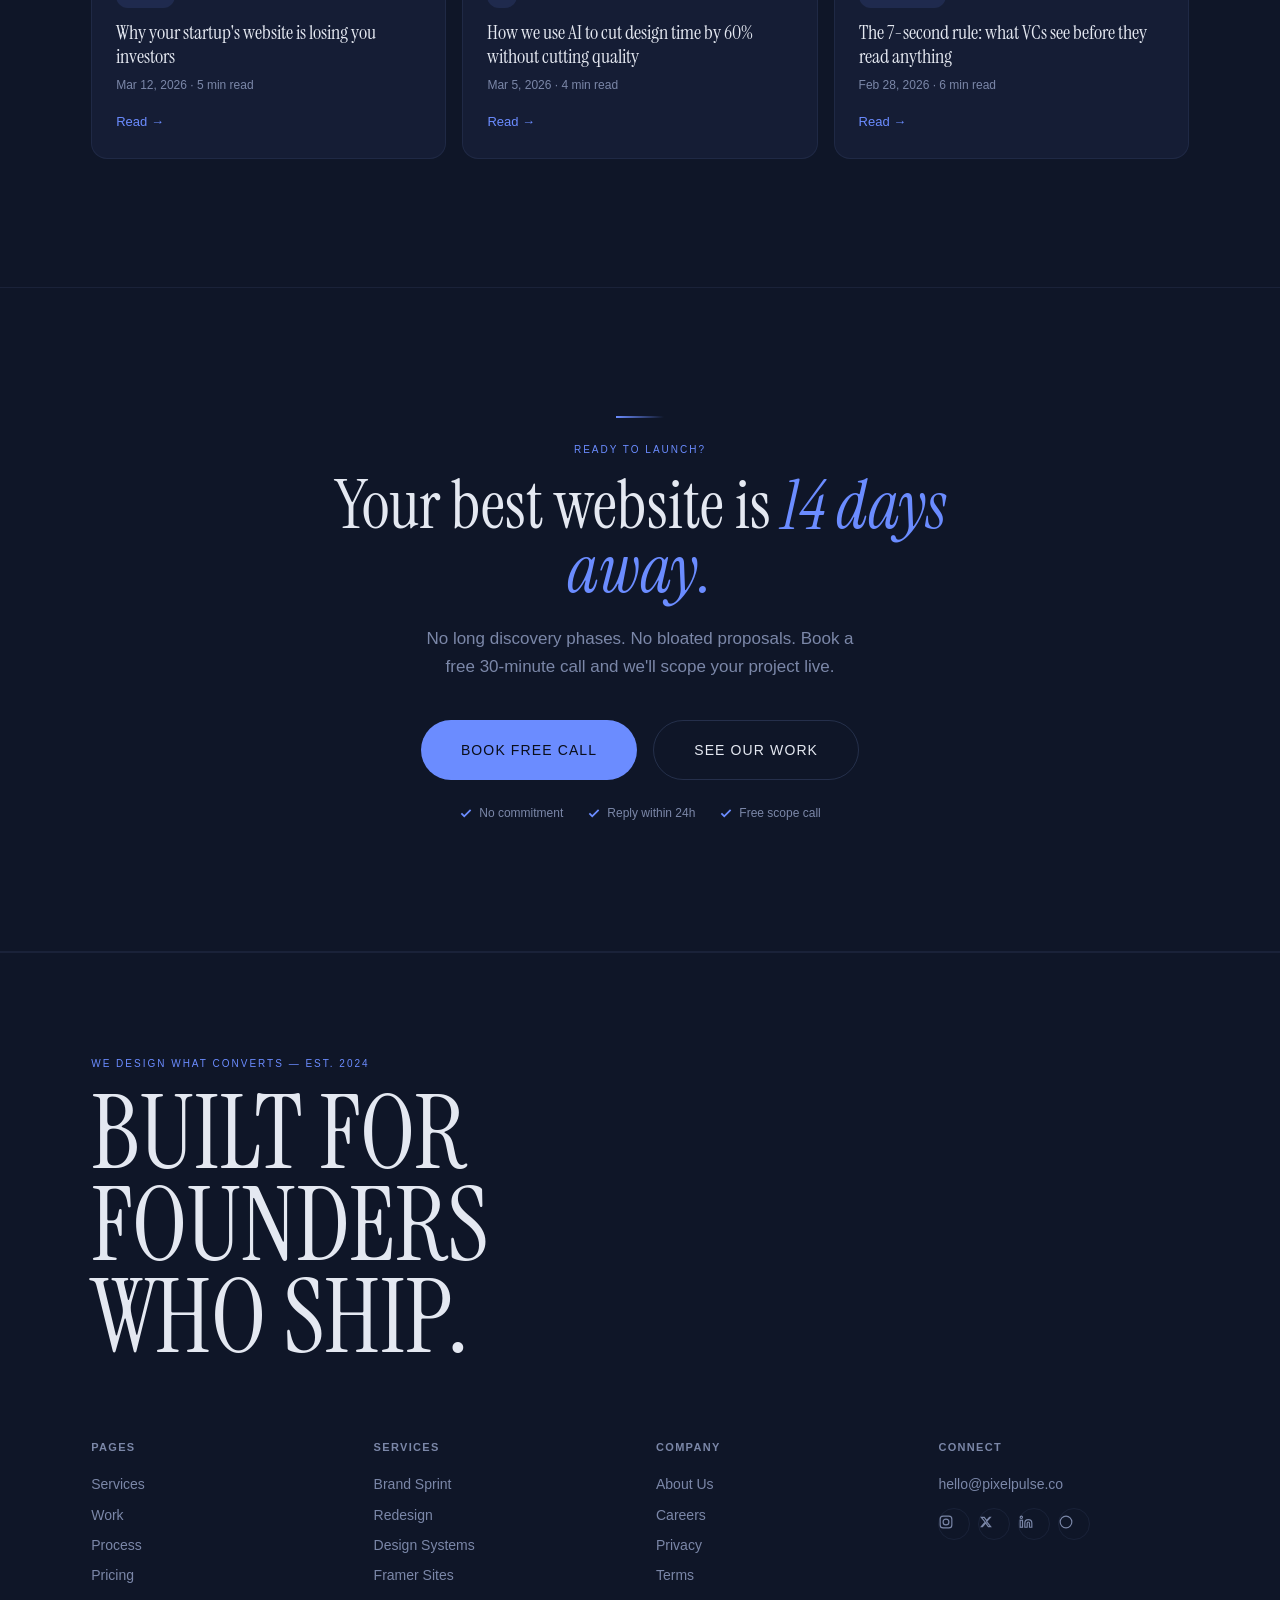
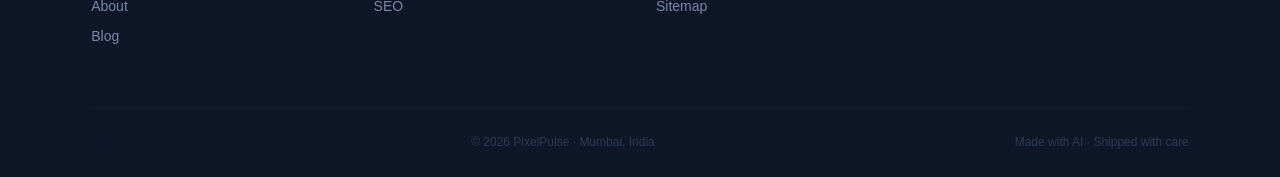
==== commit 5db69413: "Fix: revert to video hero, sync with production" ====
--- a/index.html
+++ b/index.html
@@ -1,4 +1,5 @@
 <!DOCTYPE html>
+<!-- v2.1 -->
 <html lang="en">
 <head>
   <meta charset="UTF-8">
@@ -121,7 +122,9 @@
     <!-- ═══ SECTION 1: HERO ═══ -->
     <section class="hero-outer" aria-label="Hero">
       <div class="hero-inner">
-        <canvas id="hero-canvas" class="hero-canvas" aria-hidden="true"></canvas>
+        <video class="hero-video" autoplay muted loop playsinline preload="metadata" aria-hidden="true">
+          <source src="./assets/flow-1.mp4" type="video/mp4">
+        </video>
         <div class="hero-overlay" aria-hidden="true"></div>
         <div class="hero-content">
           <div class="hero-left">
--- a/css/pages/home.css
+++ b/css/pages/home.css
@@ -3,23 +3,24 @@
    ━━━━━━━━━━━━━━━━━━━━━━━━━━━━━━━━━━━━━ */
 
 /* Hero */
-.hero-outer { height: auto; }
+.hero-outer { height: 400vh; }
 .hero-inner {
-  position: relative;
+  position: sticky;
+  top: 0;
   height: 100dvh;
   overflow: hidden;
   background: var(--bg);
 }
-.hero-video {
+.hero-canvas {
   position: absolute;
   inset: 0;
   width: 100%;
   height: 100%;
+  z-index: 0;
+  opacity: 0.5;
+  will-change: transform;
+  transform: translateZ(0);
   object-fit: cover;
-  z-index: 0;
-  opacity: 0.38;
-  will-change: opacity;
-  transform: translateZ(0);
 }
 .hero-overlay {
   position: absolute;
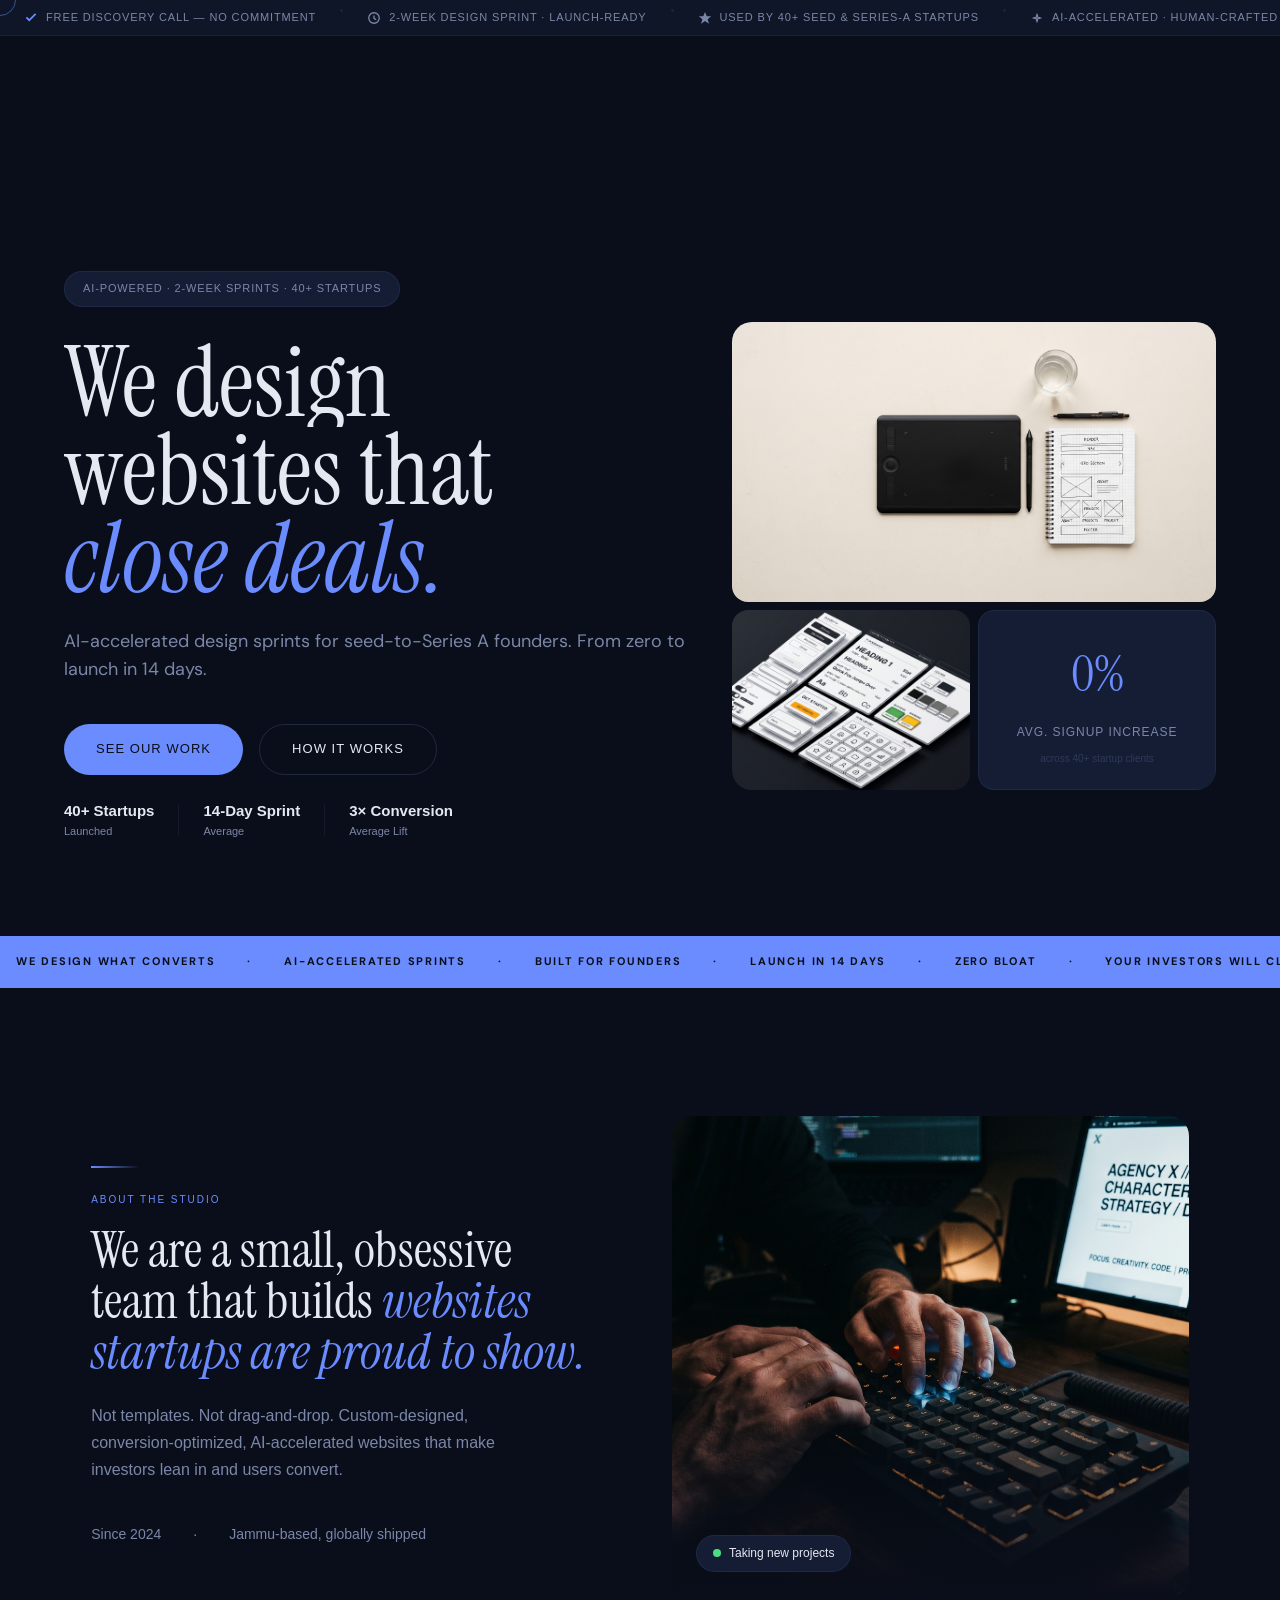
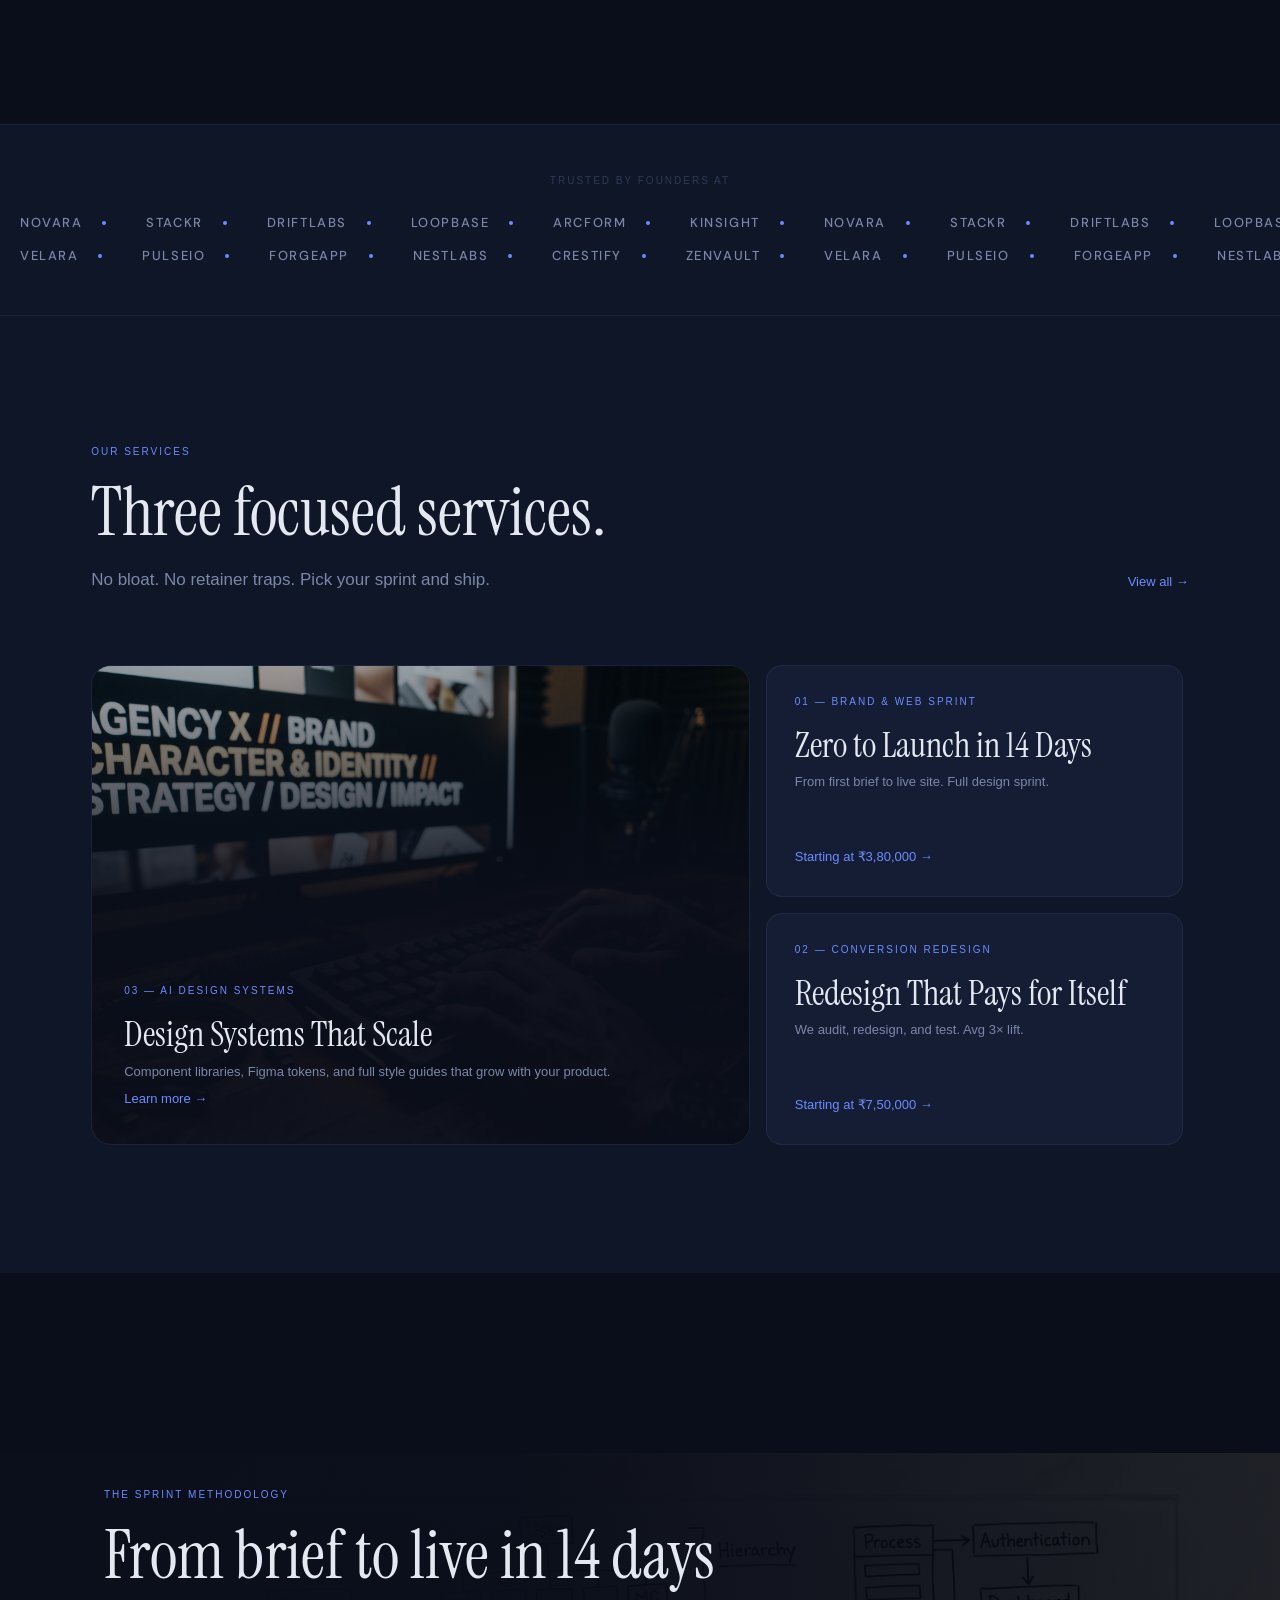
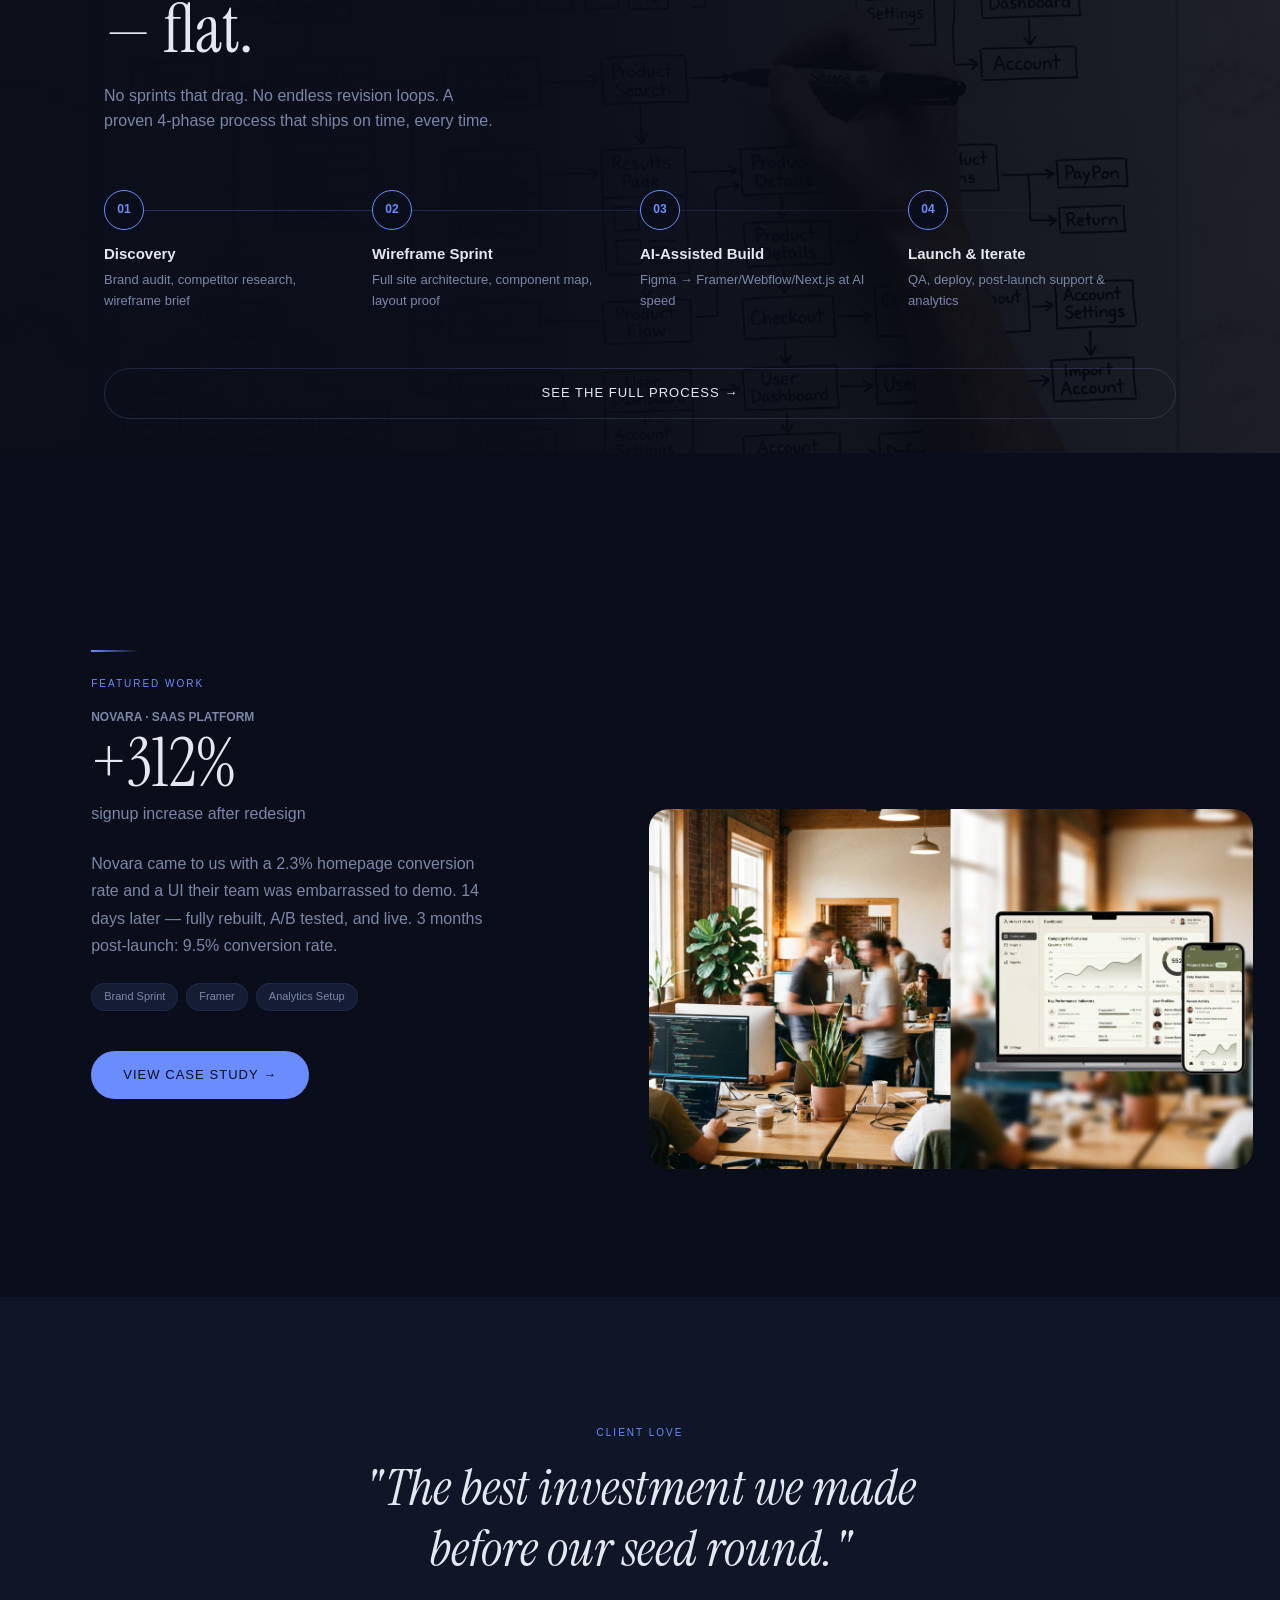
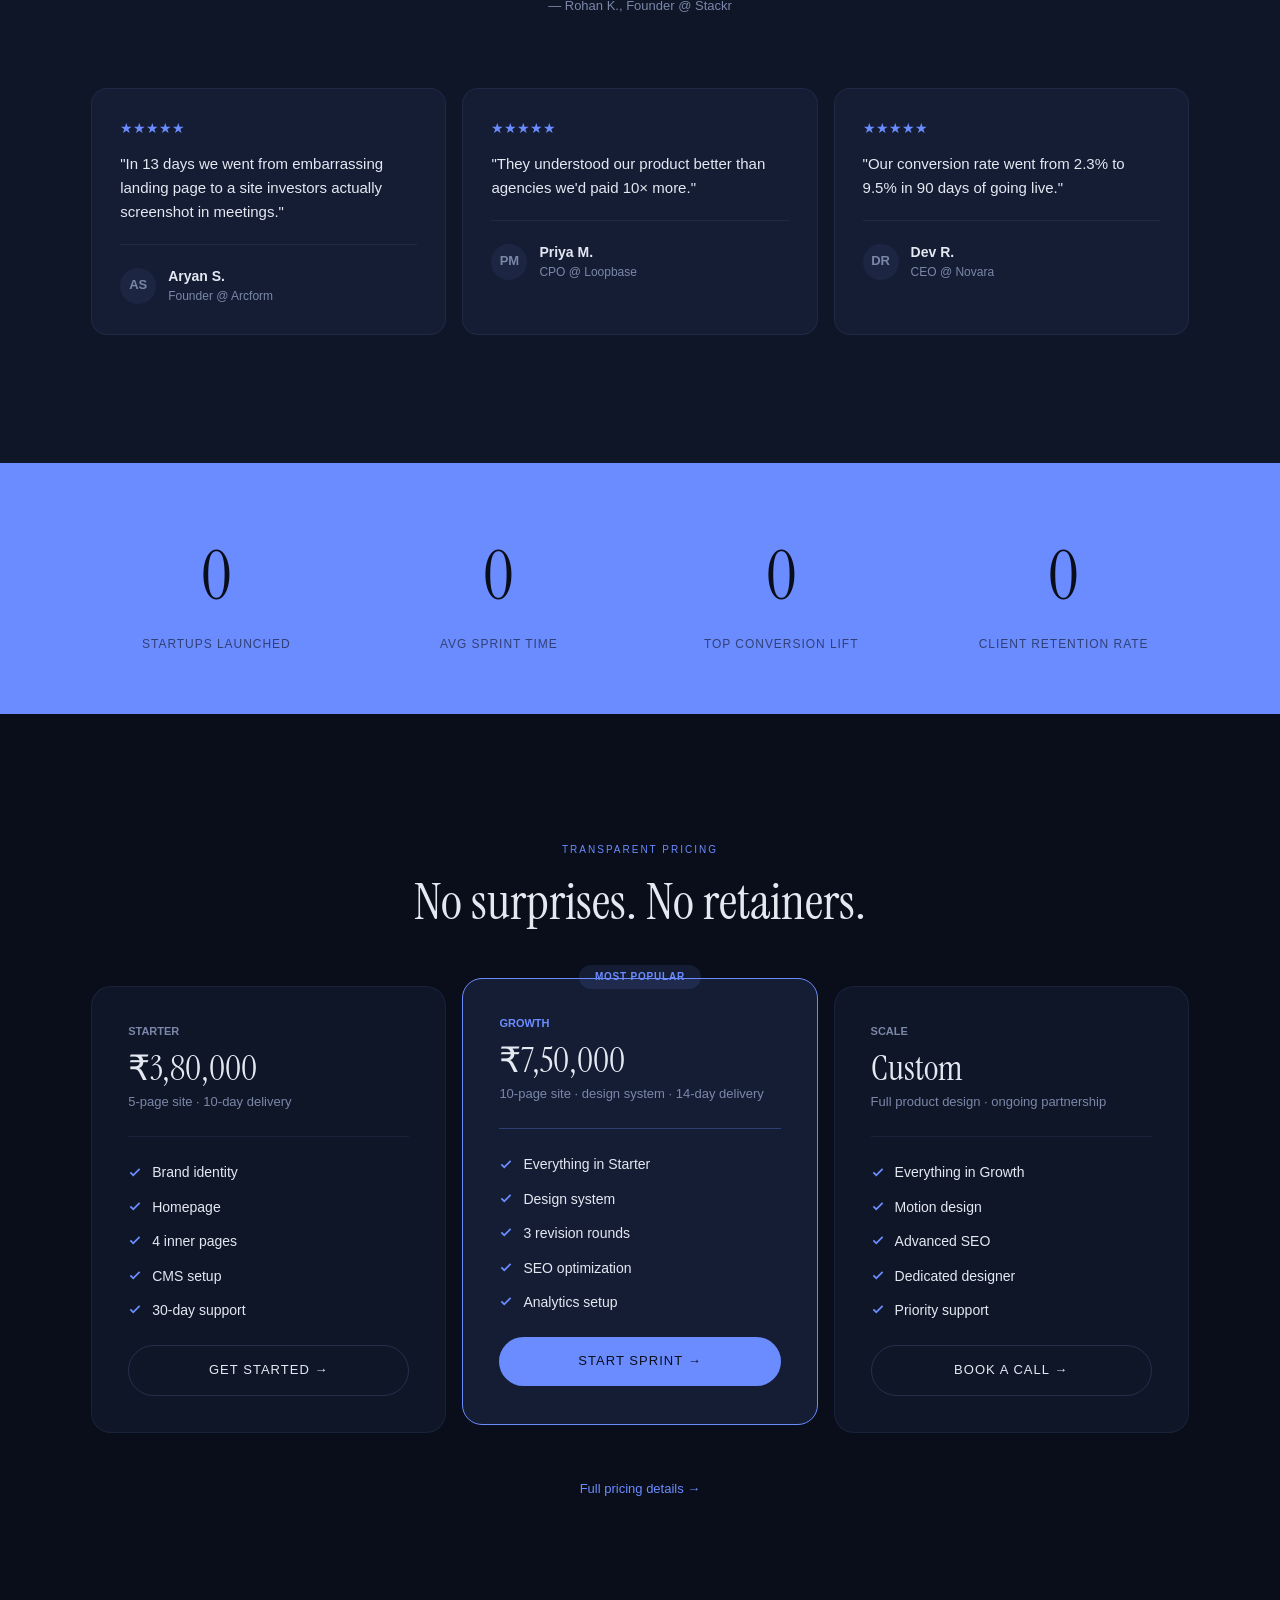
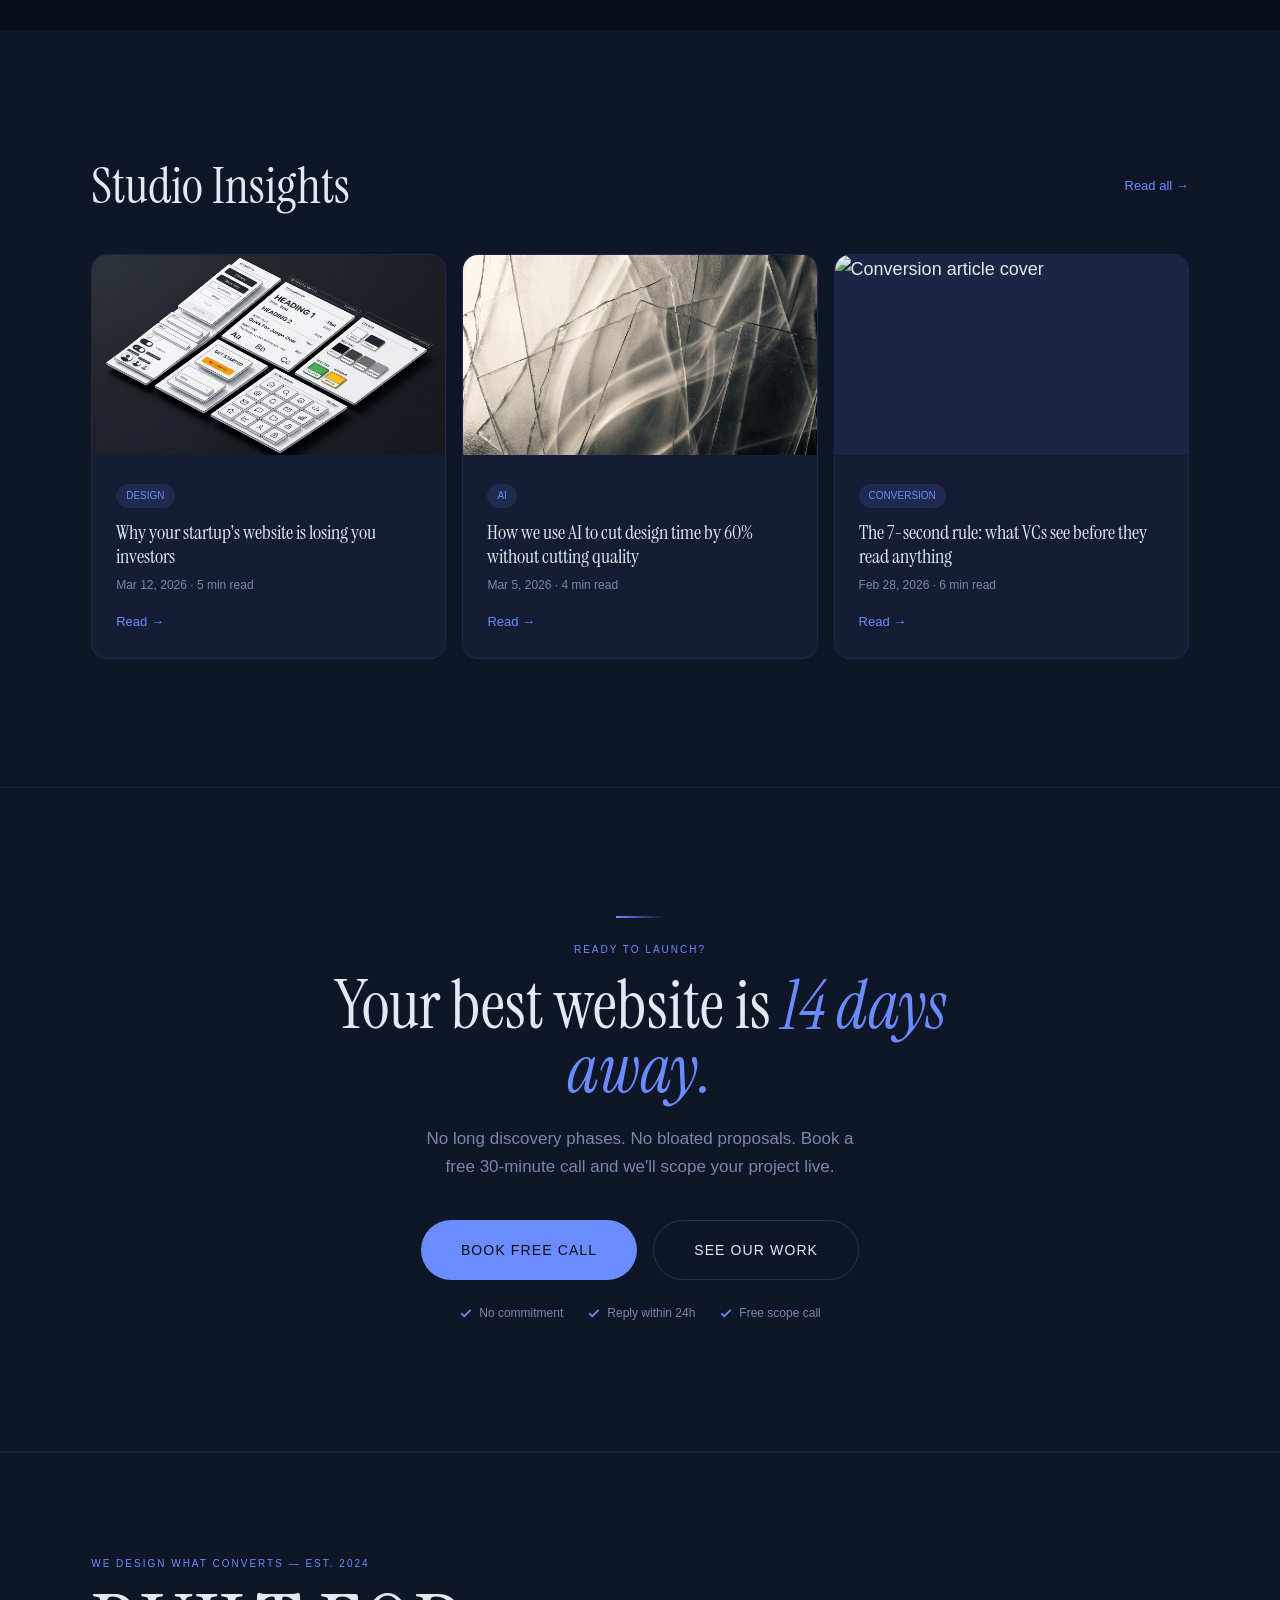
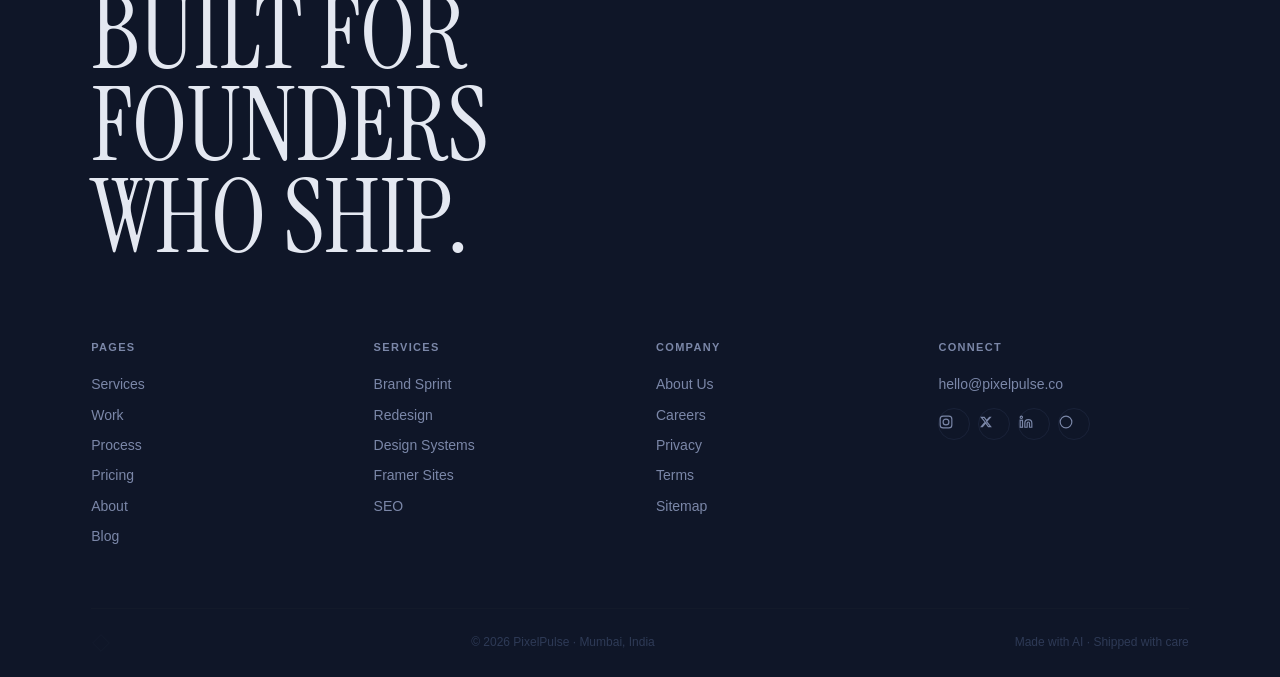
==== commit 7874b3ac: "Update index.html" ====
--- a/index.html
+++ b/index.html
@@ -1,5 +1,5 @@
 <!DOCTYPE html>
-<!-- v2.1 -->
+<!-- v2.2 -->
 <html lang="en">
 <head>
   <meta charset="UTF-8">
@@ -122,9 +122,7 @@
     <!-- ═══ SECTION 1: HERO ═══ -->
     <section class="hero-outer" aria-label="Hero">
       <div class="hero-inner">
-        <video class="hero-video" autoplay muted loop playsinline preload="metadata" aria-hidden="true">
-          <source src="./assets/flow-1.mp4" type="video/mp4">
-        </video>
+        <canvas id="hero-canvas" class="hero-canvas" aria-hidden="true"></canvas>
         <div class="hero-overlay" aria-hidden="true"></div>
         <div class="hero-content">
           <div class="hero-left">
--- a/css/tokens.css
+++ b/css/tokens.css
@@ -1,5 +1,6 @@
 /* ━━━━━━━━━━━━━━━━━━━━━━━━━━━━━━━━━━━━━
    TOKENS.CSS — Design System Variables
+   Updated: 2026-04-17
    ━━━━━━━━━━━━━━━━━━━━━━━━━━━━━━━━━━━━━ */
 
 :root {
--- a/css/pages/home.css
+++ b/css/pages/home.css
@@ -3,24 +3,23 @@
    ━━━━━━━━━━━━━━━━━━━━━━━━━━━━━━━━━━━━━ */
 
 /* Hero */
-.hero-outer { height: 400vh; }
+.hero-outer { height: auto; }
 .hero-inner {
-  position: sticky;
-  top: 0;
+  position: relative;
   height: 100dvh;
   overflow: hidden;
   background: var(--bg);
 }
-.hero-canvas {
+.hero-video {
   position: absolute;
   inset: 0;
   width: 100%;
   height: 100%;
+  object-fit: cover;
   z-index: 0;
-  opacity: 0.5;
-  will-change: transform;
+  opacity: 0.38;
+  will-change: opacity;
   transform: translateZ(0);
-  object-fit: cover;
 }
 .hero-overlay {
   position: absolute;
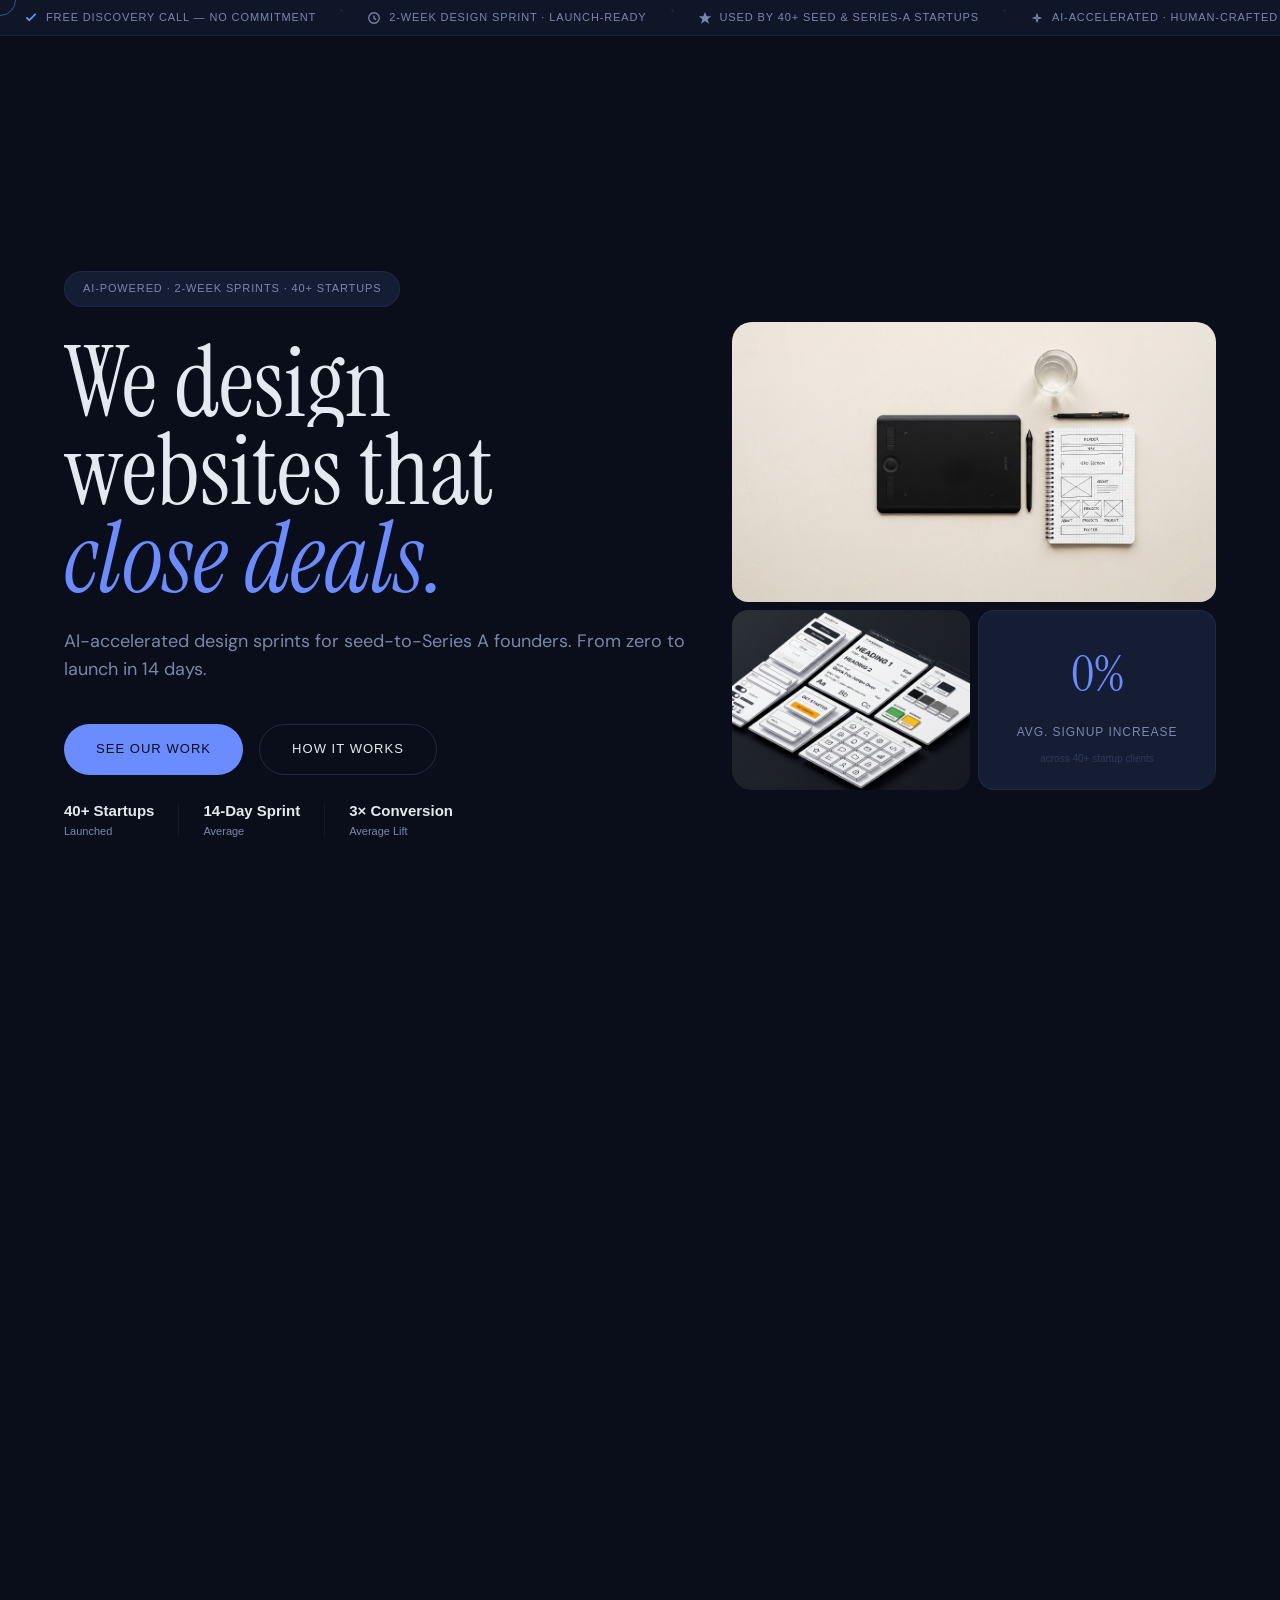
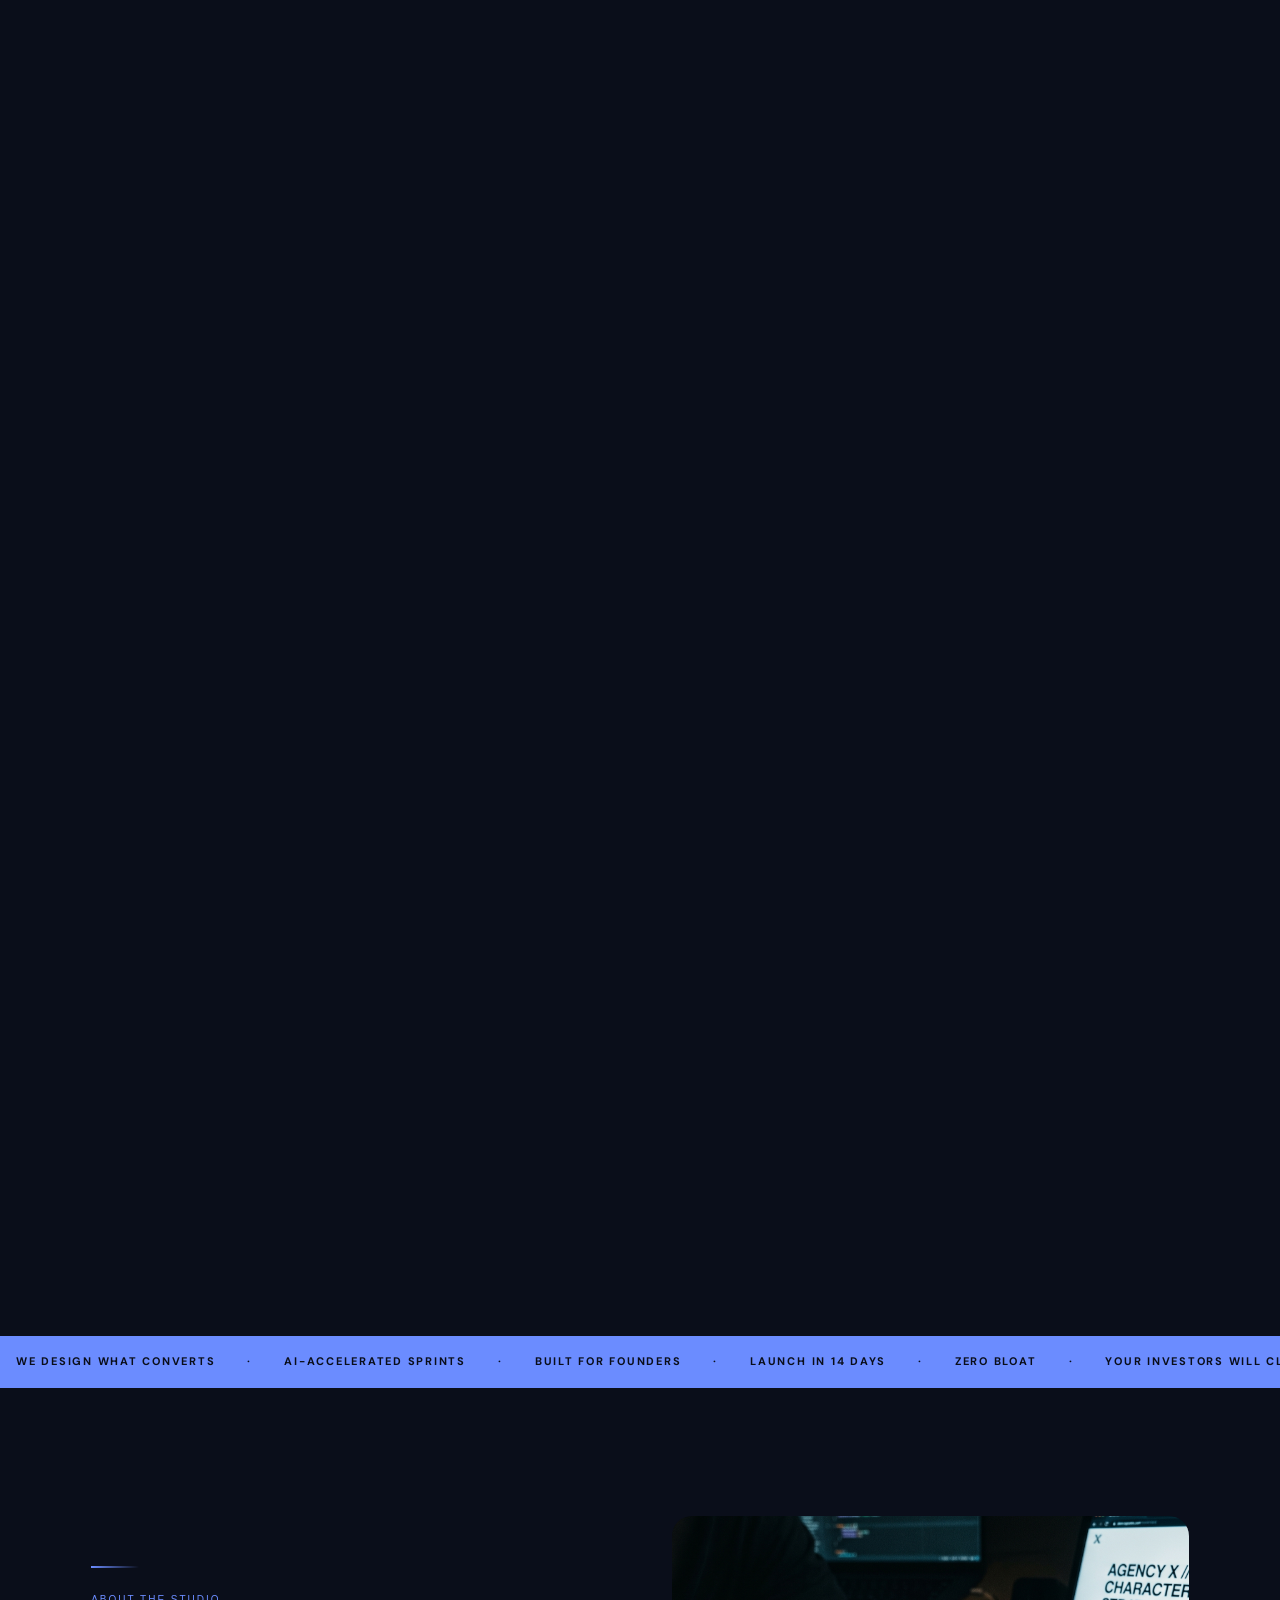
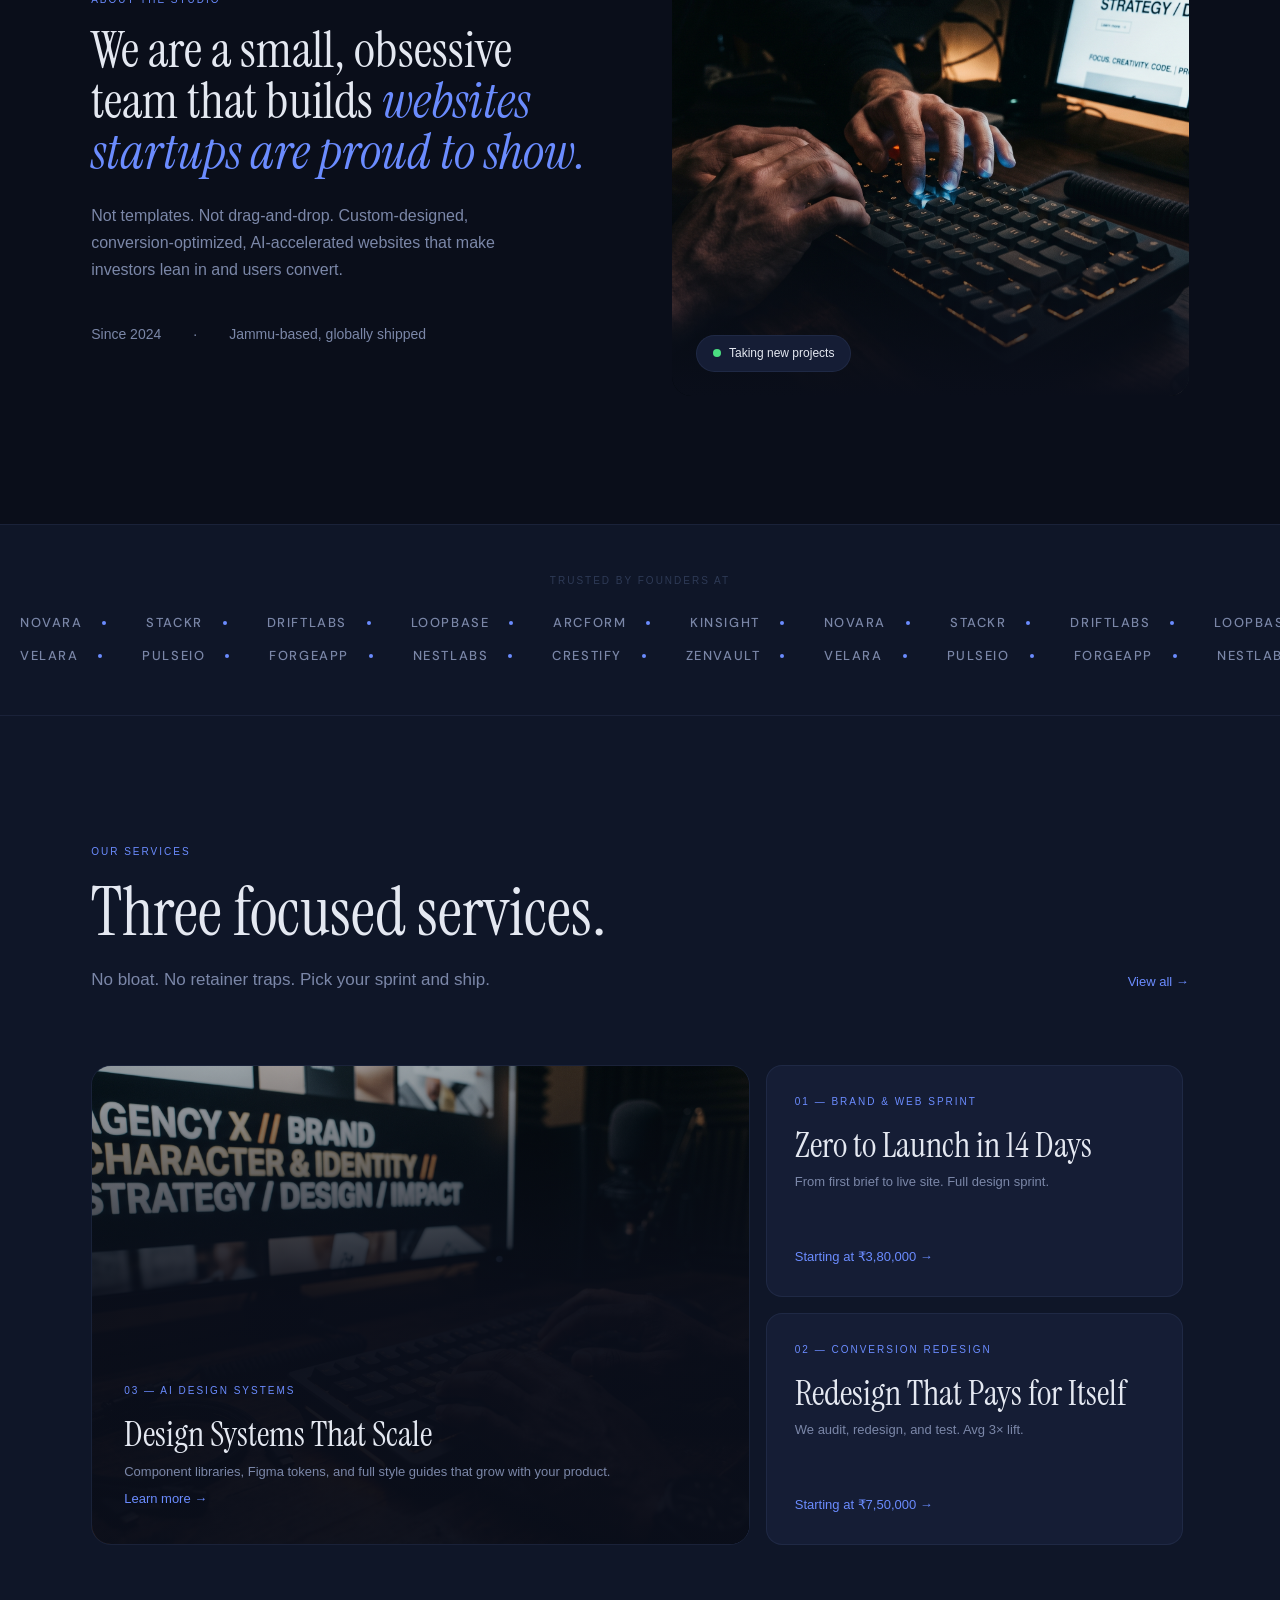
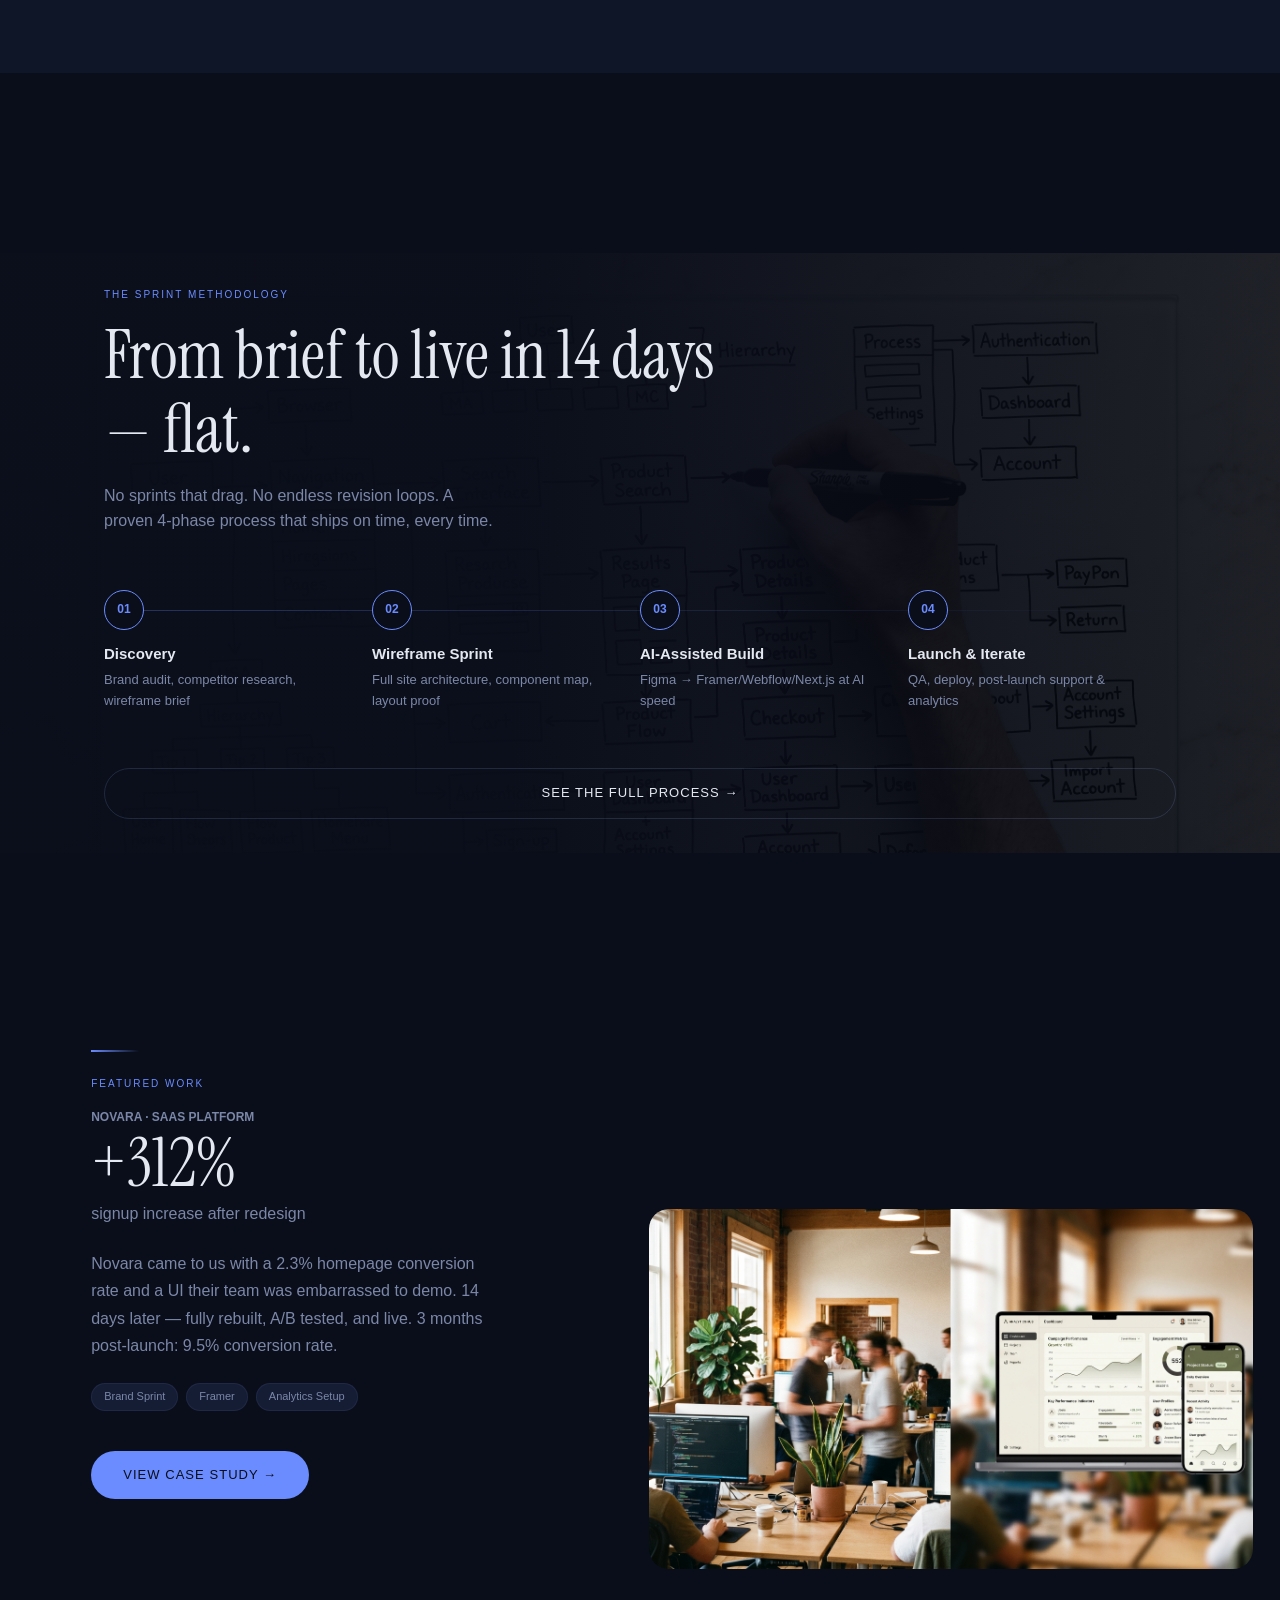
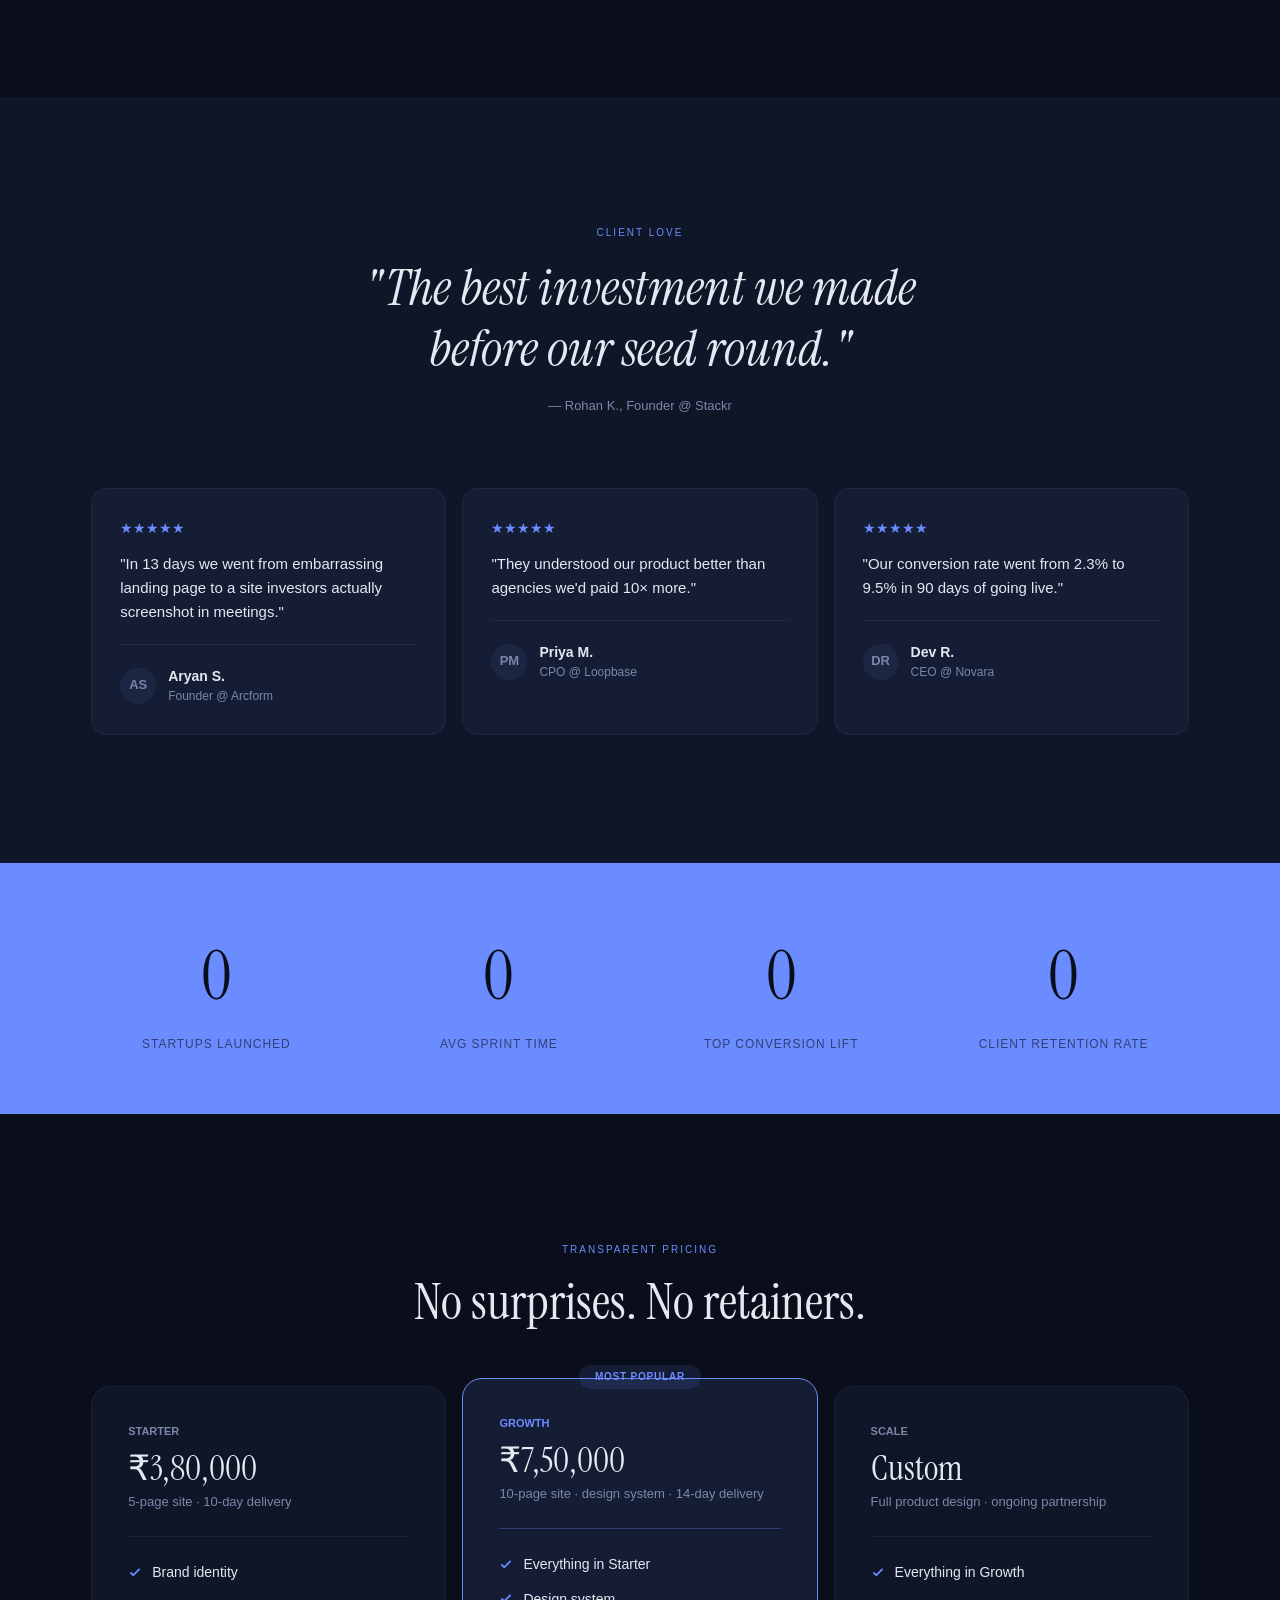
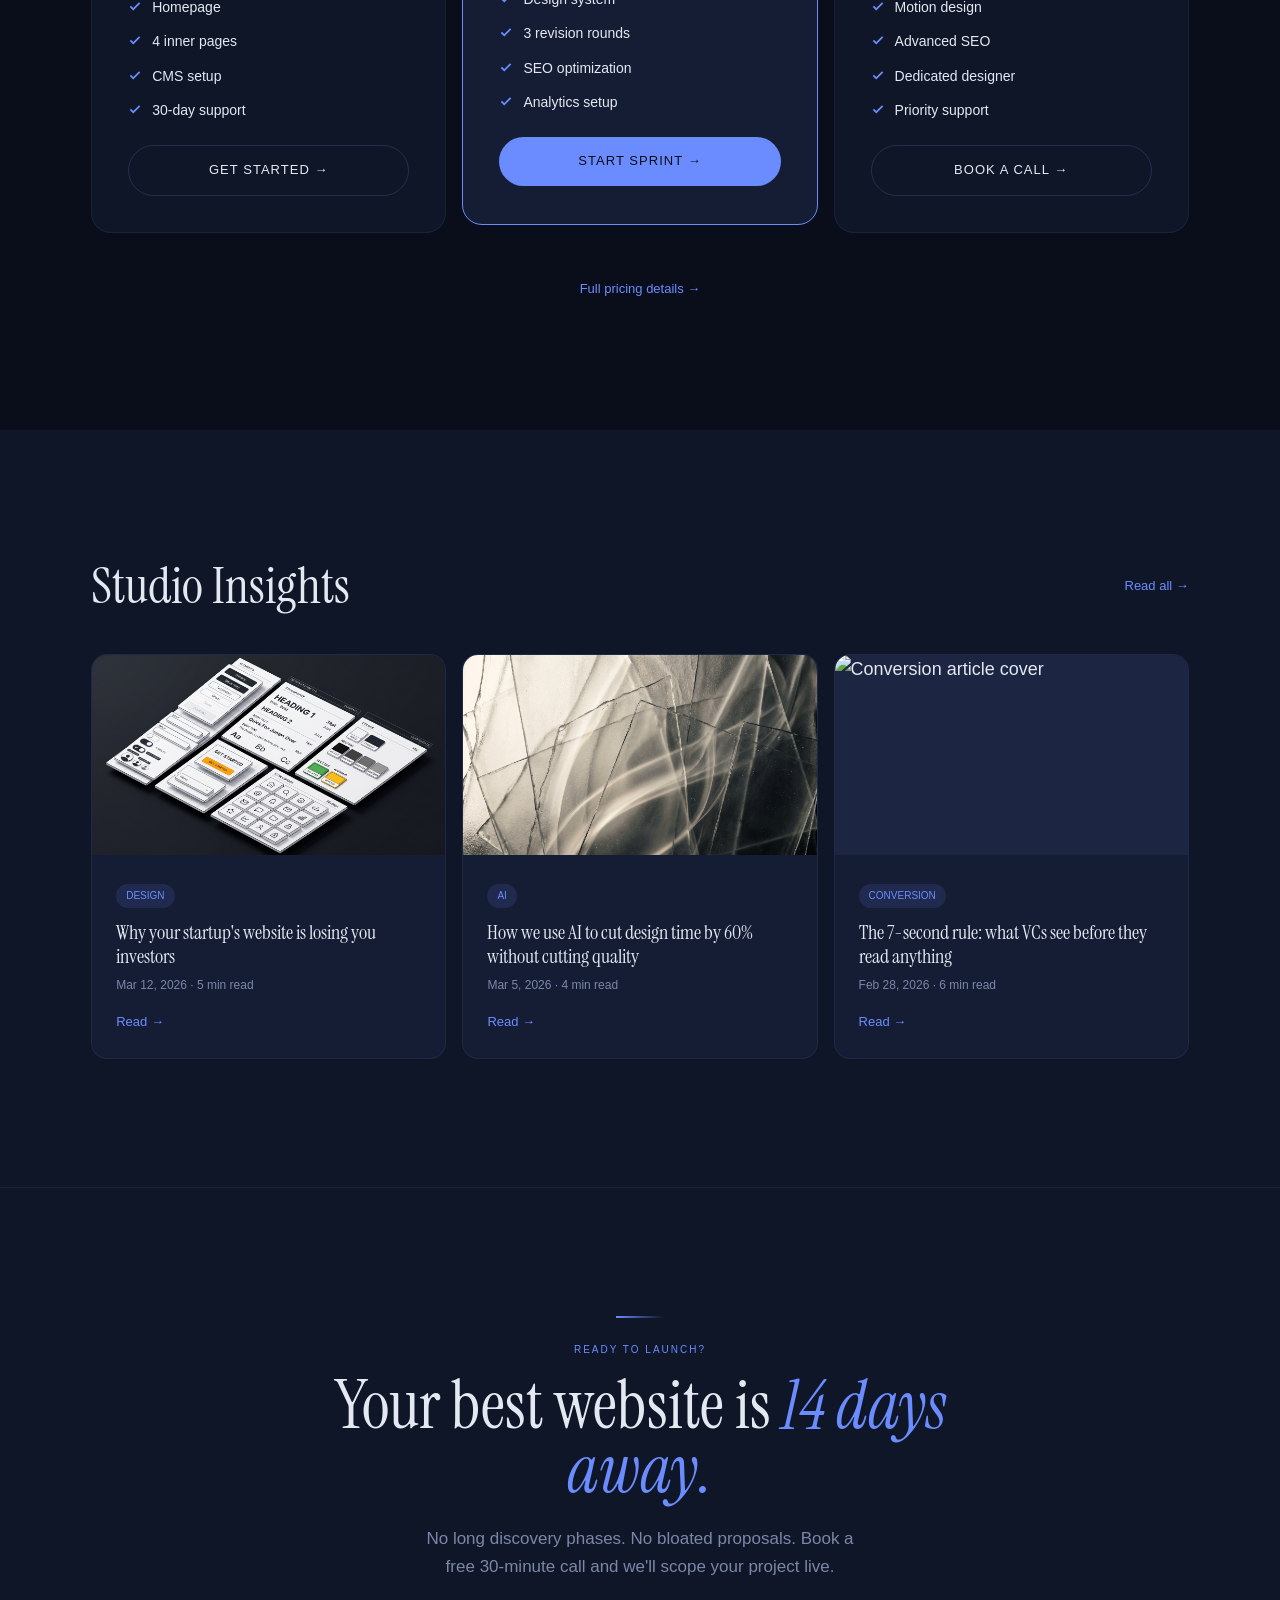
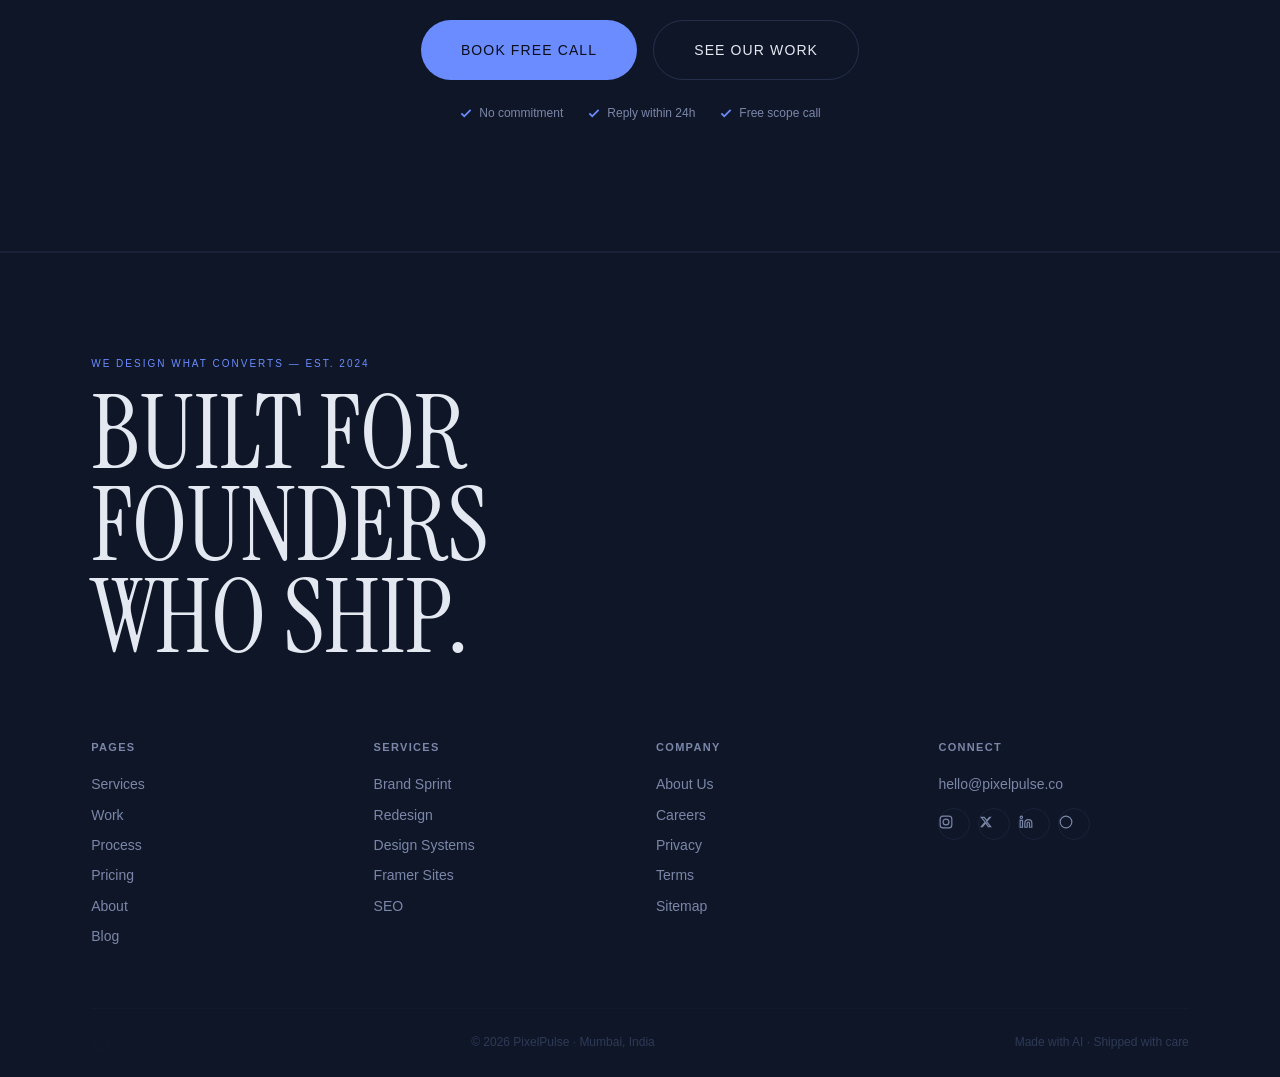
==== commit 0ac0f170: "Revert to video hero" ====
--- a/index.html
+++ b/index.html
@@ -122,7 +122,9 @@
     <!-- ═══ SECTION 1: HERO ═══ -->
     <section class="hero-outer" aria-label="Hero">
       <div class="hero-inner">
-        <canvas id="hero-canvas" class="hero-canvas" aria-hidden="true"></canvas>
+        <video class="hero-video" autoplay muted loop playsinline preload="metadata" aria-hidden="true">
+          <source src="./assets/flow-1.mp4" type="video/mp4">
+        </video>
         <div class="hero-overlay" aria-hidden="true"></div>
         <div class="hero-content">
           <div class="hero-left">
--- a/css/pages/home.css
+++ b/css/pages/home.css
@@ -3,22 +3,22 @@
    ━━━━━━━━━━━━━━━━━━━━━━━━━━━━━━━━━━━━━ */
 
 /* Hero */
-.hero-outer { height: auto; }
+.hero-outer { height: 500vh; }
 .hero-inner {
-  position: relative;
+  position: sticky;
+  top: 0;
   height: 100dvh;
   overflow: hidden;
   background: var(--bg);
 }
-.hero-video {
+.hero-canvas {
   position: absolute;
   inset: 0;
   width: 100%;
   height: 100%;
-  object-fit: cover;
   z-index: 0;
-  opacity: 0.38;
-  will-change: opacity;
+  opacity: 0.45;
+  will-change: transform;
   transform: translateZ(0);
 }
 .hero-overlay {
